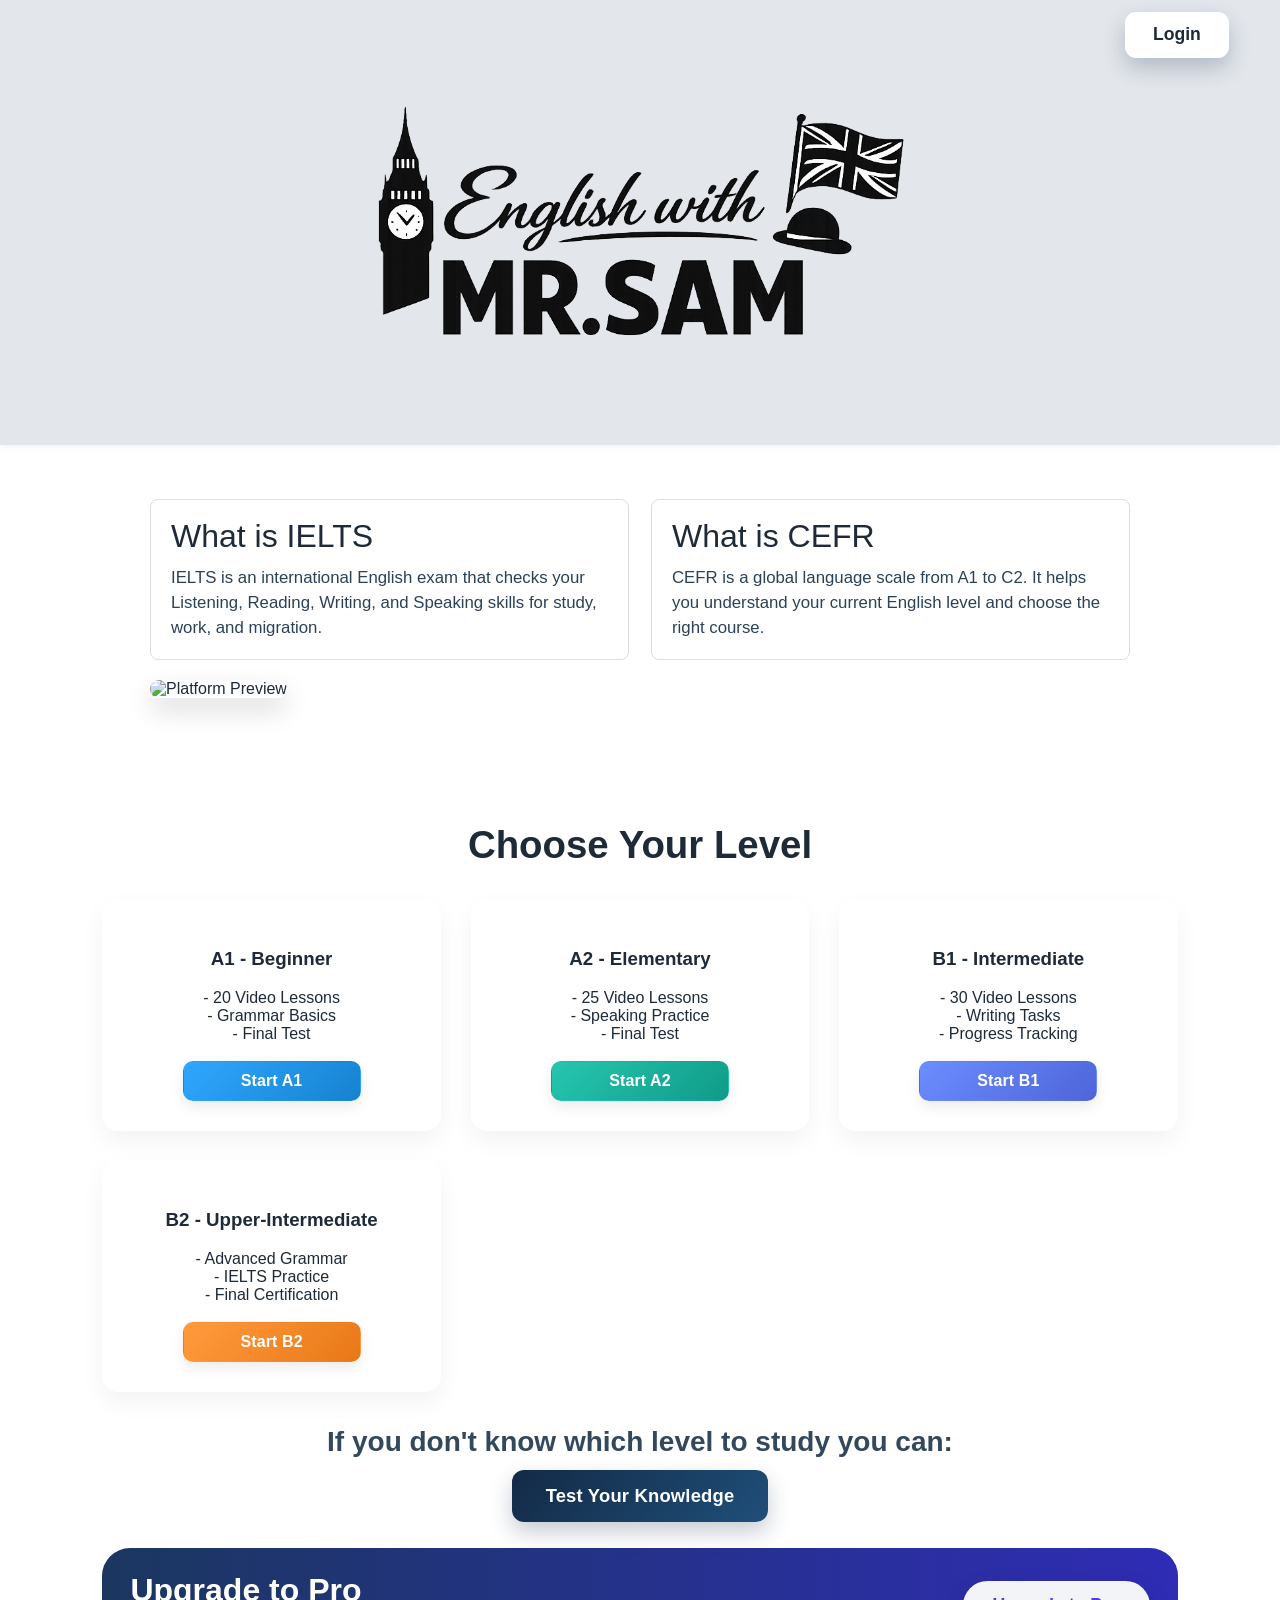
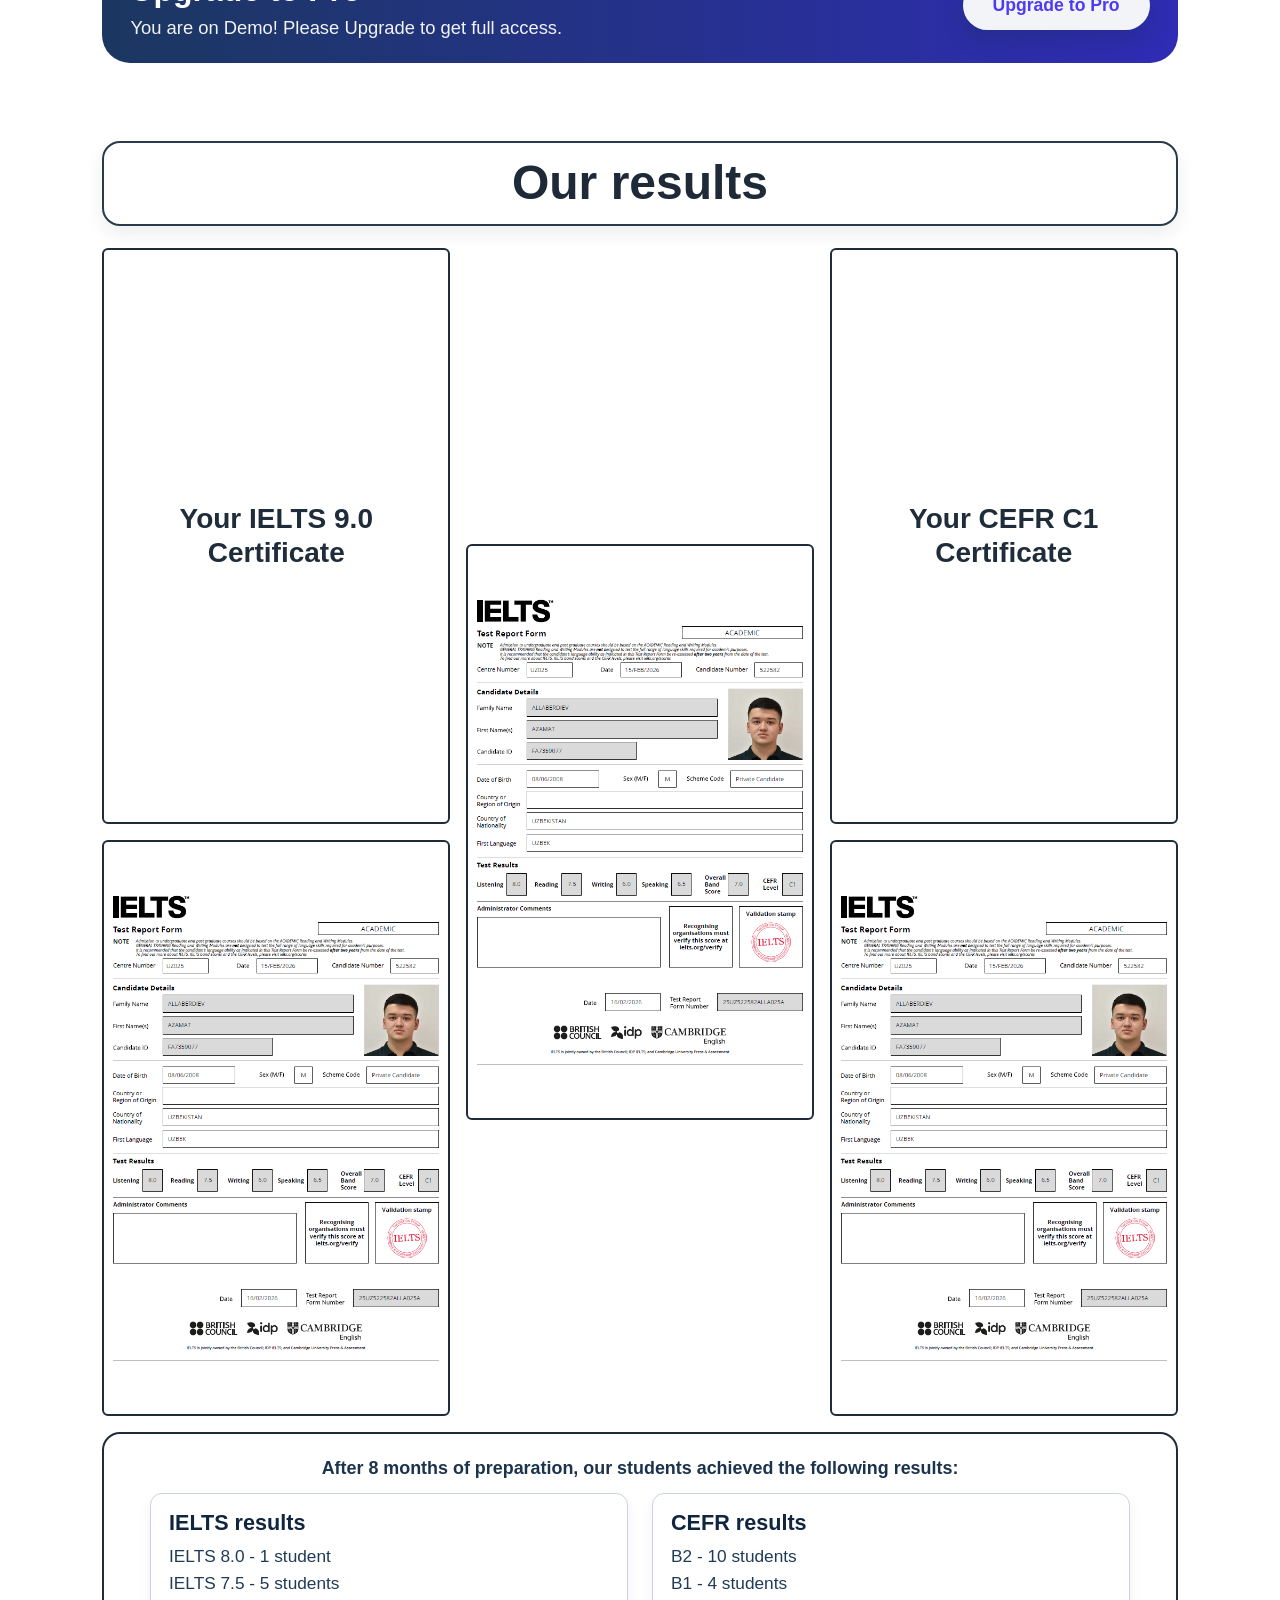
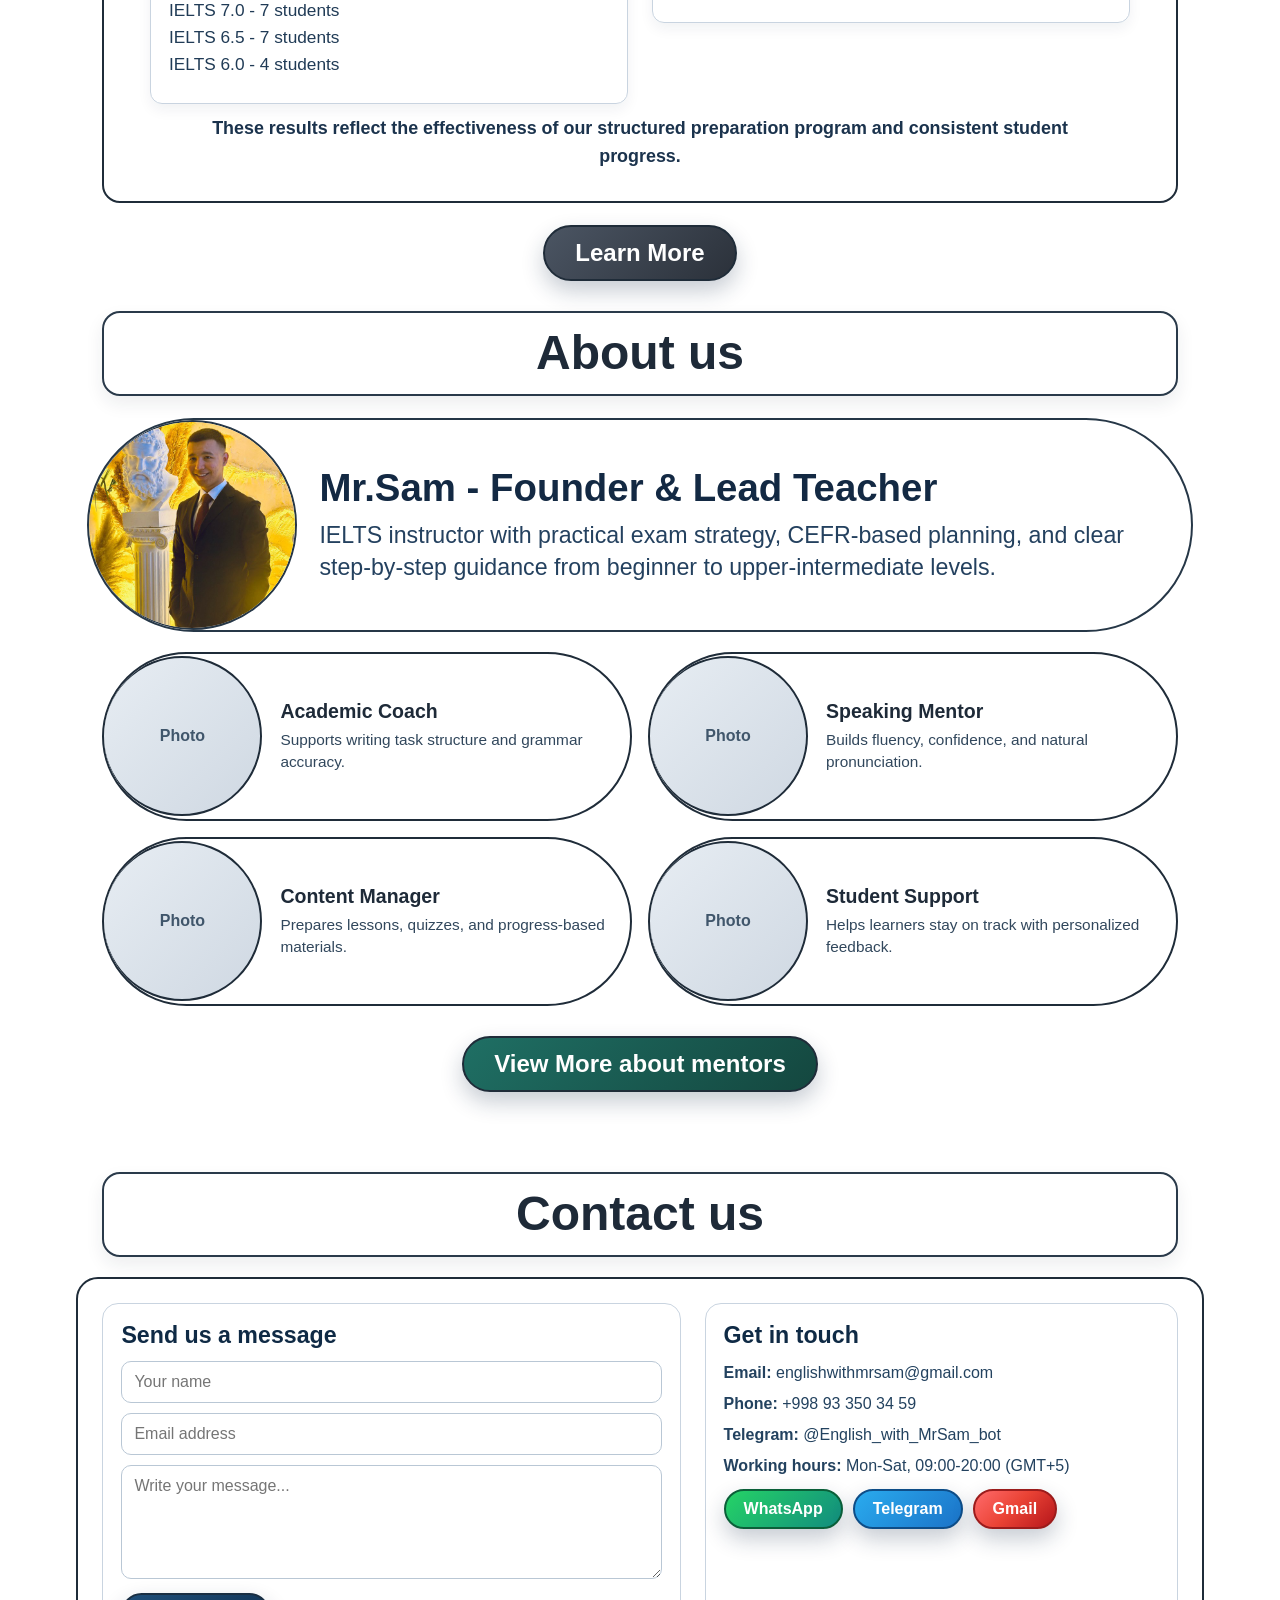
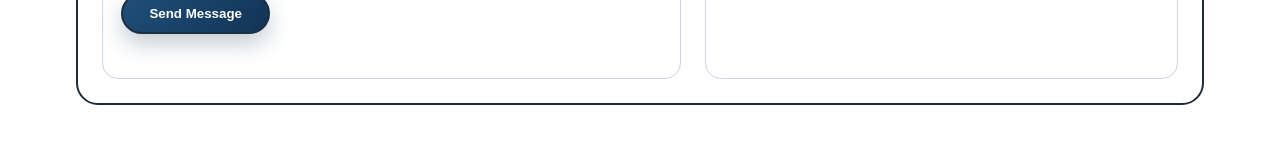
==== index.html @ 3dab11c9 "Initial commit" ====
﻿<!DOCTYPE html>
<html lang="en">
<head>
  <meta charset="UTF-8">
  <meta name="viewport" content="width=device-width, initial-scale=1.0">
  <title>English with Mr.Sam</title>
  <link rel="stylesheet" href="css/style.css">
</head>
<body>

<header class="hero-header">
  <p id="header-greeting" class="header-greeting" hidden></p>
  <div class="logo"><img src="assets/images/logo.png" alt="English with Mr.Sam"></div>
  <div class="header-actions">
    <a href="admin.html" id="admin-panel-btn" class="btn" hidden>
      Admin Panel
      <span id="admin-panel-badge" class="admin-panel-badge" hidden>0</span>
    </a>
    <a href="#" id="profile-btn" class="btn" hidden>Profile</a>
    <a href="#" id="login-btn" class="btn">Login</a>
  </div>
</header>

<section class="hero">
  <div class="hero-info-grid">
    <article class="hero-info-card">
      <h3>What is IELTS</h3>
      <p>IELTS is an international English exam that checks your Listening, Reading, Writing, and Speaking skills for study, work, and migration.</p>
    </article>
    <article class="hero-info-card">
      <h3>What is CEFR</h3>
      <p>CEFR is a global language scale from A1 to C2. It helps you understand your current English level and choose the right course.</p>
    </article>
  </div>
  <div class="hero-image">
    <img src="https://i.pinimg.com/1200x/b4/ab/72/b4ab7222da63b12c06c8e3ba9290bd0b.jpg" alt="Platform Preview">
  </div>
</section>

<section id="levels" class="levels">
  <h2>Choose Your Level</h2>
  <div class="cards">
    <div class="card">
      <h3>A1 - Beginner</h3>
      <ul>
        <li>20 Video Lessons</li>
        <li>Grammar Basics</li>
        <li>Final Test</li>
      </ul>
      <a href="a1.html" class="btn">Start A1</a>
    </div>

    <div class="card">
      <h3>A2 - Elementary</h3>
      <ul>
        <li>25 Video Lessons</li>
        <li>Speaking Practice</li>
        <li>Final Test</li>
      </ul>
      <a href="a2.html" class="btn">Start A2</a>
    </div>

    <div class="card">
      <h3>B1 - Intermediate</h3>
      <ul>
        <li>30 Video Lessons</li>
        <li>Writing Tasks</li>
        <li>Progress Tracking</li>
      </ul>
      <a href="b1.html" class="btn">Start B1</a>
    </div>

    <div class="card">
      <h3>B2 - Upper-Intermediate</h3>
      <ul>
        <li>Advanced Grammar</li>
        <li>IELTS Practice</li>
        <li>Final Certification</li>
      </ul>
      <a href="b2.html" class="btn">Start B2</a>
    </div>
  </div>
  <div class="knowledge-test-wrap">
    <p class="knowledge-test-note">If you don't know which level to study you can:</p>
    <a href="#" class="btn knowledge-test-btn" id="knowledge-test-open-btn">Test Your Knowledge</a>
  </div>
  <div class="upgrade-banner">
    <div class="upgrade-text">
      <h3>Upgrade to Pro</h3>
      <p>You are on Demo! Please Upgrade to get full access.</p>
    </div>
    <a href="#" class="btn upgrade-btn" id="upgrade-open-btn">Upgrade to Pro</a>
  </div>
</section>

<section class="results-section">
  <h2 class="results-title" style="--results-title-image: url('https://static.vecteezy.com/system/resources/thumbnails/053/045/372/small_2x/abstract-white-geometric-hexagon-pattern-background-free-photo.jpg');">Our results</h2>
  <div class="results-layout">
    <div class="results-mosaic">
      <div class="result-card result-card--text">
        <span class="result-card__label">Your IELTS 9.0 Certificate</span>
      </div>
      <div class="result-card">
        <img src="assets/images/iets_certificate_azamat.png" alt="Certificate 3">
      </div>
      <div class="result-card result-card--text">
        <span class="result-card__label">Your CEFR C1 Certificate</span>
      </div>
      <div class="result-card">
        <img src="assets/images/iets_certificate_azamat.png" alt="Certificate 5">
      </div>
      <div class="result-card">
        <img src="assets/images/iets_certificate_azamat.png" alt="Certificate 6">
      </div>
    </div>
    <div class="results-center">
      <div class="results-text">
        <p>After 8 months of preparation, our students achieved the following results:</p>
        <div class="results-split">
          <div class="results-col">
            <h3>IELTS results</h3>
            <ul>
              <li>IELTS 8.0 - 1 student</li>
              <li>IELTS 7.5 - 5 students</li>
              <li>IELTS 7.0 - 7 students</li>
              <li>IELTS 6.5 - 7 students</li>
              <li>IELTS 6.0 - 4 students</li>
            </ul>
          </div>
          <div class="results-col">
            <h3>CEFR results</h3>
            <ul>
              <li>B2 - 10 students</li>
              <li>B1 - 4 students</li>
            </ul>
          </div>
        </div>
        <p>These results reflect the effectiveness of our structured preparation program and consistent student progress.</p>
      </div>
    </div>
  </div>
  <a href="results.html" class="btn results-learn-btn">Learn More</a>
  <h2 class="results-title about-title">About us</h2>
  <div class="about-team">
    <article class="about-person about-person-featured">
      <div class="about-avatar">
        <img src="assets/images/Mr_Sam_ava.jpg" alt="Mr.Sam">
      </div>
      <div class="about-info">
        <h3>Mr.Sam - Founder & Lead Teacher</h3>
        <p>IELTS instructor with practical exam strategy, CEFR-based planning, and clear step-by-step guidance from beginner to upper-intermediate levels.</p>
      </div>
    </article>

    <div class="about-grid">
      <article class="about-person">
        <div class="about-avatar">Photo</div>
        <div class="about-info">
          <h3>Academic Coach</h3>
          <p>Supports writing task structure and grammar accuracy.</p>
        </div>
      </article>
      <article class="about-person">
        <div class="about-avatar">Photo</div>
        <div class="about-info">
          <h3>Speaking Mentor</h3>
          <p>Builds fluency, confidence, and natural pronunciation.</p>
        </div>
      </article>
      <article class="about-person">
        <div class="about-avatar">Photo</div>
        <div class="about-info">
          <h3>Content Manager</h3>
          <p>Prepares lessons, quizzes, and progress-based materials.</p>
        </div>
      </article>
      <article class="about-person">
        <div class="about-avatar">Photo</div>
        <div class="about-info">
          <h3>Student Support</h3>
          <p>Helps learners stay on track with personalized feedback.</p>
        </div>
      </article>
    </div>
  </div>
  <a href="#" class="btn mentors-more-btn">View More about mentors</a>
</section>

<section class="contact-section" id="contact">
  <h2 class="results-title contact-title">Contact us</h2>
  <div class="contact-card">
    <form class="contact-form" id="contact-form">
      <h3>Send us a message</h3>
      <input id="contact-name" type="text" placeholder="Your name" required>
      <input id="contact-email" type="email" placeholder="Email address" required>
      <textarea id="contact-message" placeholder="Write your message..." rows="5" required></textarea>
      <button type="submit" class="btn contact-submit-btn">Send Message</button>
      <p class="contact-status" id="contact-status" role="status" aria-live="polite"></p>
    </form>

    <div class="contact-info">
      <h3>Get in touch</h3>
      <p><strong>Email:</strong> englishwithmrsam@gmail.com</p>
      <p><strong>Phone:</strong> +998 93 350 34 59</p>
      <p><strong>Telegram:</strong> @English_with_MrSam_bot</p>
      <p><strong>Working hours:</strong> Mon-Sat, 09:00-20:00 (GMT+5)</p>
      <div class="contact-quick-links">
        <a href="https://wa.me/998933503459" class="btn contact-link-btn contact-link-btn--whatsapp" target="_blank" rel="noopener">WhatsApp</a>
        <a href="https://t.me/English_with_MrSam_bot" class="btn contact-link-btn contact-link-btn--telegram" target="_blank" rel="noopener">Telegram</a>
        <a href="mailto:englishwithmrsam@gmail.com" class="btn contact-link-btn contact-link-btn--gmail">Gmail</a>
      </div>
    </div>
  </div>
</section>

<div id="knowledge-test-modal" class="knowledge-test-modal" aria-hidden="true">
  <div class="knowledge-test-card" role="dialog" aria-modal="true" aria-labelledby="knowledge-test-title">
    <button
      type="button"
      class="knowledge-test-close"
      id="knowledge-test-close-btn"
      aria-label="Close test modal"
    >&times;</button>
    <h3 id="knowledge-test-title">English Level Placement Test</h3>
    <p id="knowledge-test-help" class="knowledge-test-help">Answer all questions to get your recommended level: A1, A2, B1, or B2.</p>
    <p id="knowledge-test-progress" class="knowledge-test-progress"></p>
    <h4 id="knowledge-test-question" class="knowledge-test-question"></h4>
    <div id="knowledge-test-options" class="knowledge-test-options"></div>
    <p id="knowledge-test-feedback" class="knowledge-test-feedback"></p>
    <div class="knowledge-test-actions">
      <button type="button" class="btn knowledge-test-next-btn" id="knowledge-test-next-btn" disabled>Next</button>
      <button type="button" class="btn knowledge-test-restart-btn" id="knowledge-test-restart-btn" hidden>Retake test</button>
    </div>
  </div>
</div>

<div id="upgrade-modal" class="upgrade-modal" aria-hidden="true">
  <div class="upgrade-modal-card" role="dialog" aria-modal="true" aria-labelledby="upgrade-modal-title">
    <button type="button" class="upgrade-modal-close" id="upgrade-close-btn" aria-label="Close upgrade plans">&times;</button>
    <h3 id="upgrade-modal-title" class="upgrade-modal-title">IELTS COURSE</h3>
    <div class="upgrade-plan-grid">
      <div class="upgrade-plan-row">
        <article class="upgrade-plan-card">
          <div class="upgrade-plan-head">
            <h4>A1</h4>
          </div>
          <p class="upgrade-plan-subtitle">What's included:</p>
          <ul class="upgrade-feature-list">
            <li>20 beginner video lessons</li>
            <li>Basic grammar and vocabulary practice</li>
            <li>Pronunciation drills for daily speech</li>
            <li>Mini quizzes after each unit</li>
            <li>Teacher support and feedback</li>
          </ul>
          <button type="button" class="btn upgrade-plan-price-btn" data-level="A1" data-price="175 000 so'm">
            <span class="upgrade-old-price">350 000 so'm</span>
            <span class="upgrade-off-badge">50% off</span>
            <span class="upgrade-new-price">175 000 so'm</span>
          </button>
        </article>
        <article class="upgrade-plan-card upgrade-plan-card--express">
          <div class="upgrade-plan-head">
            <h4>A1</h4>
            <span class="upgrade-badge upgrade-badge--express">Express</span>
          </div>
          <p class="upgrade-plan-subtitle">What's included:</p>
          <ul class="upgrade-feature-list">
            <li>20 beginner video lessons</li>
            <li>Basic grammar and vocabulary practice</li>
            <li>Pronunciation drills for daily speech</li>
            <li>Mini quizzes after each unit</li>
            <li>Teacher support and feedback</li>
          </ul>
          <button type="button" class="btn upgrade-plan-price-btn" data-level="A1" data-price="225 000 so'm (Express)">
            <span class="upgrade-old-price">450 000 so'm</span>
            <span class="upgrade-off-badge">50% off</span>
            <span class="upgrade-new-price">225 000 so'm</span>
          </button>
        </article>
      </div>
      <div class="upgrade-plan-row">
        <article class="upgrade-plan-card">
          <div class="upgrade-plan-head">
            <h4>A2</h4>
          </div>
          <p class="upgrade-plan-subtitle">What's included:</p>
          <ul class="upgrade-feature-list">
            <li>25 elementary level video lessons</li>
            <li>Sentence building and speaking tasks</li>
            <li>Grammar tests with explanations</li>
            <li>Weekly progress checkpoints</li>
            <li>Teacher support and feedback</li>
          </ul>
          <button type="button" class="btn upgrade-plan-price-btn" data-level="A2" data-price="200 000 so'm">
            <span class="upgrade-old-price">400 000 so'm</span>
            <span class="upgrade-off-badge">50% off</span>
            <span class="upgrade-new-price">200 000 so'm</span>
          </button>
        </article>
        <article class="upgrade-plan-card upgrade-plan-card--express">
          <div class="upgrade-plan-head">
            <h4>A2</h4>
            <span class="upgrade-badge upgrade-badge--express">Express</span>
          </div>
          <p class="upgrade-plan-subtitle">What's included:</p>
          <ul class="upgrade-feature-list">
            <li>25 elementary level video lessons</li>
            <li>Sentence building and speaking tasks</li>
            <li>Grammar tests with explanations</li>
            <li>Weekly progress checkpoints</li>
            <li>Teacher support and feedback</li>
          </ul>
          <button type="button" class="btn upgrade-plan-price-btn" data-level="A2" data-price="250 000 so'm (Express)">
            <span class="upgrade-old-price">500 000 so'm</span>
            <span class="upgrade-off-badge">50% off</span>
            <span class="upgrade-new-price">250 000 so'm</span>
          </button>
        </article>
      </div>
      <div class="upgrade-plan-row">
        <article class="upgrade-plan-card">
          <div class="upgrade-plan-head">
            <h4>B1</h4>
          </div>
          <p class="upgrade-plan-subtitle">What's included:</p>
          <ul class="upgrade-feature-list">
            <li>30 intermediate video lessons</li>
            <li>Writing and reading improvement tasks</li>
            <li>Essay structure training</li>
            <li>Mock tests with analytics</li>
            <li>Teacher support and feedback</li>
          </ul>
          <button type="button" class="btn upgrade-plan-price-btn" data-level="B1" data-price="225 000 so'm">
            <span class="upgrade-old-price">450 000 so'm</span>
            <span class="upgrade-off-badge">50% off</span>
            <span class="upgrade-new-price">225 000 so'm</span>
          </button>
        </article>
        <article class="upgrade-plan-card upgrade-plan-card--express">
          <div class="upgrade-plan-head">
            <h4>B1</h4>
            <span class="upgrade-badge upgrade-badge--express">Express</span>
          </div>
          <p class="upgrade-plan-subtitle">What's included:</p>
          <ul class="upgrade-feature-list">
            <li>30 intermediate video lessons</li>
            <li>Writing and reading improvement tasks</li>
            <li>Essay structure training</li>
            <li>Mock tests with analytics</li>
            <li>Teacher support and feedback</li>
          </ul>
          <button type="button" class="btn upgrade-plan-price-btn" data-level="B1" data-price="275 000 so'm (Express)">
            <span class="upgrade-old-price">550 000 so'm</span>
            <span class="upgrade-off-badge">50% off</span>
            <span class="upgrade-new-price">275 000 so'm</span>
          </button>
        </article>
      </div>
      <div class="upgrade-plan-row">
        <article class="upgrade-plan-card">
          <div class="upgrade-plan-head">
            <h4>B2</h4>
          </div>
          <p class="upgrade-plan-subtitle">What's included:</p>
          <ul class="upgrade-feature-list">
            <li>Advanced grammar and fluency lessons</li>
            <li>Academic writing practice</li>
            <li>Exam-oriented speaking sessions</li>
            <li>Full unit tests with explanations</li>
            <li>Teacher support and feedback</li>
          </ul>
          <button type="button" class="btn upgrade-plan-price-btn" data-level="B2" data-price="250 000 so'm">
            <span class="upgrade-old-price">500 000 so'm</span>
            <span class="upgrade-off-badge">50% off</span>
            <span class="upgrade-new-price">250 000 so'm</span>
          </button>
        </article>
        <article class="upgrade-plan-card upgrade-plan-card--express">
          <div class="upgrade-plan-head">
            <h4>B2</h4>
            <span class="upgrade-badge upgrade-badge--express">Express</span>
          </div>
          <p class="upgrade-plan-subtitle">What's included:</p>
          <ul class="upgrade-feature-list">
            <li>Advanced grammar and fluency lessons</li>
            <li>Academic writing practice</li>
            <li>Exam-oriented speaking sessions</li>
            <li>Full unit tests with explanations</li>
            <li>Teacher support and feedback</li>
          </ul>
          <button type="button" class="btn upgrade-plan-price-btn" data-level="B2" data-price="300 000 so'm (Express)">
            <span class="upgrade-old-price">600 000 so'm</span>
            <span class="upgrade-off-badge">50% off</span>
            <span class="upgrade-new-price">300 000 so'm</span>
          </button>
        </article>
      </div>
    </div>
  </div>
</div>

<div id="enroll-modal" class="enroll-modal" aria-hidden="true">
  <div class="enroll-modal-card" role="dialog" aria-modal="true" aria-labelledby="enroll-modal-title">
    <button type="button" class="enroll-modal-close" id="enroll-close-btn" aria-label="Close enrollment form">&times;</button>
    <h3 id="enroll-modal-title">Course Enrollment</h3>
    <p id="enroll-plan-note" class="enroll-plan-note"></p>
    <form id="enroll-form" class="enroll-form">
      <input id="enroll-full-name" type="text" placeholder="Name and surname" required>
      <input id="enroll-phone" type="tel" placeholder="Phone number" required>
      <input id="enroll-telegram" type="text" placeholder="Telegram username (optional)">
      <div class="enroll-select" id="enroll-schedule-wrap">
        <label class="enroll-select-label" for="enroll-schedule">Preferred schedule</label>
        <select id="enroll-schedule" required>
          <option value="" disabled selected>Select days</option>
          <option value="mwf">Mon / Wed / Fri</option>
          <option value="tthsa">Tue / Thu / Sat</option>
        </select>
      </div>
      <p class="legal-signup">Already have an account? <a href="#" class="legal-link js-open-login">Login</a></p>
      <label class="legal-consent-wrap" for="enroll-consent">
        <input id="enroll-consent" class="legal-consent-checkbox" type="checkbox">
        <span>
          I agree to
          <a href="#" class="legal-link" data-legal-open="terms">Terms and Conditions</a>
          and
          <a href="#" class="legal-link" data-legal-open="privacy">Privacy Policy</a>
        </span>
      </label>
      <p id="enroll-message" class="enroll-message"></p>
      <div class="enroll-actions">
        <button type="button" class="btn enroll-cancel-btn" id="enroll-cancel-btn">Cancel</button>
        <button type="submit" class="btn enroll-submit-btn" disabled>Send request</button>
      </div>
    </form>
  </div>
</div>

<div id="enroll-success-modal" class="enroll-success-modal" aria-hidden="true">
  <div class="enroll-success-card" role="dialog" aria-modal="true" aria-labelledby="enroll-success-title">
    <div class="enroll-success-check" aria-hidden="true">
      <svg viewBox="0 0 72 72">
        <circle cx="36" cy="36" r="32"></circle>
        <path d="M22 37.5l9 9 19-20"></path>
      </svg>
    </div>
    <h3 id="enroll-success-title">Request sent</h3>
    <p class="enroll-success-text">Your request has been received.</p>
    <button type="button" id="enroll-success-menu" class="btn enroll-success-menu-btn">Menu</button>
  </div>
</div>

<div id="login-modal" class="login-modal" aria-hidden="true">
  <div class="login-modal-card">
    <h3>Login</h3>
    <form id="login-form" class="login-form">
      <input id="login-username" type="text" placeholder="Login" required>
      <input id="login-password" type="password" placeholder="Password" required>
      <label class="login-show-wrap">
        <input id="login-show-password" type="checkbox">
        <span>Show password</span>
      </label>
      <p class="legal-signup">Don't have account ? <a href="#" class="legal-link js-open-upgrade">Sign up</a></p>
      <label class="legal-consent-wrap" for="login-consent">
        <input id="login-consent" class="legal-consent-checkbox" type="checkbox">
        <span>
          I agree to
          <a href="#" class="legal-link" data-legal-open="terms">Terms and Conditions</a>
          and
          <a href="#" class="legal-link" data-legal-open="privacy">Privacy Policy</a>
        </span>
      </label>
      <p id="login-error" class="login-error"></p>
      <div class="login-actions">
        <button type="button" id="login-cancel" class="btn login-cancel-btn">Cancel</button>
        <button type="submit" class="btn login-submit-btn" disabled>Sign in</button>
      </div>
    </form>
  </div>
</div>

<div id="terms-modal" class="legal-modal" aria-hidden="true">
  <div class="legal-modal-card" role="dialog" aria-modal="true" aria-labelledby="terms-title">
    <button type="button" id="terms-close-btn" class="legal-modal-close" aria-label="Close terms">&times;</button>
    <h3 id="terms-title">Terms and Conditions</h3>
    <pre class="legal-text">1. Platform Description
The Platform provides online courses for learning English, including:
Video lessons
Tests
Homework assignments
Live lessons
Chat with the instructor (Telegram Support)
Access to the Platform is provided via a monthly subscription.

2. Account Creation
Accounts are created only by administrators after payment. Users cannot create their own accounts.
Users must provide accurate information.
Sharing your account with others is strictly prohibited. Accounts may be terminated immediately if this rule is violated.

3. Use of Platform
Users may access courses and materials for personal educational use only.
Users may not copy, publish, distribute, or sell any content from the Platform. All intellectual property rights belong to the Platform.
The Platform may update courses, lessons, or assignments. Users will be notified of major changes via Telegram or Instagram.
We do not guarantee any specific level of English proficiency. Progress depends on individual effort.

4. Payment
Subscription is monthly and does not renew automatically. Users must purchase each month individually.
Payment is handled via Click, Payme, Uzum.
No refunds are provided under any circumstances, including account deletion.

5. Intellectual Property
All content on the Platform, including videos, tests, lessons, homework, and live sessions, is protected by intellectual property law.
Users may not copy, share, or distribute any materials from the Platform.

6. Privacy
We collect the following user data: name, email, phone number, and device information to ensure account security.
During use of the Platform, we track: lesson progress, test results, and homework completion.
Payment data is processed via Click, Payme, and Uzum.
Contact for privacy inquiries: englishwithmrsam@gmail.com

7. Termination
Users may request account deletion via email or Telegram, providing a reason.
Access to the Platform ends automatically after the subscription period expires.

8. Governing Law
These Terms are governed by the laws of the Republic of Uzbekistan.
Disputes will first be attempted to resolve via negotiation. If unresolved, disputes may be brought to the court where the owner is located.

9. Changes to Terms
We reserve the right to update these Terms at any time.
Major changes will be announced via Telegram and Instagram.
Continued use of the Platform after changes indicates acceptance of the new Terms.</pre>
  </div>
</div>

<div id="privacy-modal" class="legal-modal" aria-hidden="true">
  <div class="legal-modal-card" role="dialog" aria-modal="true" aria-labelledby="privacy-title">
    <button type="button" id="privacy-close-btn" class="legal-modal-close" aria-label="Close privacy policy">&times;</button>
    <h3 id="privacy-title">Privacy Policy</h3>
    <pre class="legal-text">Privacy Policy - English with Mr.Sam
Last Updated: [дата]
Welcome to English with Mr.Sam ("we," "our," or "us"), a platform operated by Sunnatullo Raxmatullaev's team. Your privacy is important to us. This Privacy Policy explains how we collect, use, store, and protect your information when you use our website and services (the "Platform"). By using our Platform, you agree to the terms outlined in this Privacy Policy.

1. Information We Collect
We may collect the following types of information:
1.1 Personal Information:
Name
Email address
Phone number
1.2 Device and Activity Information:
Devices used to access the Platform
Login activity, course progress, completed lessons, test results, and submitted assignments
1.3 Payment Information:
Payment data required to process course subscriptions through Click, Payme, and Uzum (handled by third-party payment processors)
1.4 User-Generated Content:
Any feedback, messages, or submissions provided within the Platform or to Telegram Support

2. How We Use Your Information
We use the collected information to:
Provide and maintain access to courses, lessons, tests, and assignments
Track course progress and performance
Communicate with users via email or Telegram regarding account access, course updates, and support
Prevent account sharing and fraudulent activity
Improve our Platform and educational content

3. Sharing Your Information
We do not sell or rent your personal information. We may share your information in the following situations:
Service Providers: Third-party providers that help operate the Platform (hosting, analytics, payment processing)
Legal Requirements: When required by law or to protect our rights, property, or safety
Business Transfers: In the event of a merger, acquisition, or sale of assets

4. Data Storage and Security
Your data is stored securely using industry-standard practices
While we strive to protect your information, no method of transmission over the internet is completely secure

5. User Rights
You have the following rights regarding your personal information:
Access: Request a copy of the data we collect about you
Correction: Update or correct inaccurate information
Deletion: Request deletion of your account and data by contacting us via email or Telegram
Opt-Out: Opt out of promotional communications
Contact for privacy inquiries: englishwithmrsam@gmail.com

6. Third-Party Links
Our Platform may contain links to third-party websites or services
We are not responsible for the privacy practices of these third-party platforms

7. Changes to This Privacy Policy
We may update this Privacy Policy from time to time
Updates will be posted on the Platform and/or communicated via Telegram or Instagram
Continued use of the Platform indicates acceptance of any changes

8. Contact Us
For questions or concerns about this Privacy Policy, you may contact us via:
Email: englishwithmrsam@gmail.com
Telegram: @English_with_MrSam_bot</pre>
  </div>
</div>

  <div id="profile-modal" class="profile-modal" aria-hidden="true">
    <div class="profile-modal-card">
      <div class="profile-topbar">
        <h3>Profile</h3>
        <button type="button" id="profile-close-btn" class="btn profile-close-btn">Close</button>
      </div>
      <div class="profile-mentor">
        <div class="profile-mentor-card">
          <div class="profile-mentor-avatar">
            <img id="profile-mentor-avatar" src="assets/images/Mr_Sam_ava.jpg" alt="Mentor photo">
          </div>
          <div class="profile-mentor-content">
            <p class="profile-mentor-kicker">Your Mentor</p>
            <h4 id="profile-mentor-name" class="profile-mentor-name">Mentor: —</h4>
            <p id="profile-mentor-text" class="profile-mentor-text">Mentor info will appear here.</p>
            <div id="profile-mentor-contact" class="profile-mentor-contact">
              <span class="profile-mentor-contact-label">Contact:</span>
              <div class="profile-mentor-contact-actions"></div>
            </div>
          </div>
        </div>
      </div>
      <div class="profile-grid">
        <article class="profile-stat-card">
          <h4>Your level</h4>
          <p id="profile-level">-</p>
        </article>
        <article class="profile-stat-card">
          <h4>Average progress</h4>
          <p id="profile-progress">-</p>
        </article>
      </div>
      <div class="profile-subscription">
        <article class="profile-stat-card profile-subscription-card">
          <h4>Subscription time left</h4>
          <p id="profile-subscription-remaining">-</p>
        </article>
        <article class="profile-stat-card profile-achievements-card">
          <h4>Achievements</h4>
          <p id="profile-achievements-progress" class="profile-achievements-progress">-</p>
          <div id="profile-achievements" class="profile-achievements-list">-</div>
          <button type="button" id="profile-achievements-btn" class="btn profile-achievements-btn">Achievements</button>
        </article>
      </div>
        <div class="profile-extras">
          <div class="profile-extras-grid">
            <article class="profile-stat-card">
              <h4>Lessons completed</h4>
              <p id="profile-lessons-completed">-</p>
            </article>
            <article class="profile-stat-card">
              <h4>Next lesson unlocks in</h4>
              <p id="profile-next-unlock">-</p>
            </article>
          </div>
          <div class="profile-support">
            <p class="profile-support-label">Support / Contact</p>
            <div class="profile-support-actions">
              <a class="profile-support-icon" href="https://t.me/English_with_MrSam_bot" target="_blank" rel="noopener" aria-label="Telegram">
                <img src="assets/images/icons8-телеграм-96.png" alt="Telegram" class="profile-support-icon-img">
              </a>
              <a class="profile-support-icon" href="mailto:englishwithmrsam@gmail.com" aria-label="Gmail">
                <img src="assets/images/icons8-gmail-96.png" alt="Gmail" class="profile-support-icon-img">
              </a>
              <a class="profile-support-icon" href="https://www.instagram.com/english_with_mrsam?igsh=a3o1bjBubnNldWZz" target="_blank" rel="noopener" aria-label="Instagram">
                <img src="assets/images/icons8-instagram-94.png" alt="Instagram" class="profile-support-icon-img profile-support-icon-img--instagram">
              </a>
            </div>
          </div>
        </div>
      <div class="profile-upgrade-row">
        <button type="button" id="profile-upgrade-btn" class="btn profile-upgrade-btn knowledge-test-btn">See more courses</button>
      </div>
      </div>
    </div>

    <div id="achievements-modal" class="achievements-modal" aria-hidden="true">
      <div class="achievements-modal-card" role="dialog" aria-modal="true" aria-labelledby="achievements-title">
        <div class="achievements-modal-header">
          <h3 id="achievements-title">Achievements</h3>
          <button type="button" id="achievements-leaderboard-btn" class="btn achievements-leaderboard-btn">Leaderboard</button>
          <button type="button" id="achievements-close-btn" class="btn achievements-modal-close">Close</button>
        </div>
        <p id="achievements-modal-progress" class="achievements-modal-progress">-</p>
        <div id="achievements-modal-list" class="achievements-modal-list"></div>
      </div>
    </div>

  <div id="leaderboard-modal" class="leaderboard-modal" aria-hidden="true">
    <div class="leaderboard-modal-card" role="dialog" aria-modal="true" aria-labelledby="leaderboard-title">
      <div class="leaderboard-modal-header">
        <h3 id="leaderboard-title">Leaderboard</h3>
        <button type="button" id="leaderboard-close-btn" class="btn leaderboard-modal-close">Close</button>
      </div>
      <div id="leaderboard-modal-list" class="leaderboard-modal-list">-</div>
    </div>
  </div>

<script src="js/script.js"></script>
</body>
</html>
---- css/style.css ----
﻿@import url("https://fonts.googleapis.com/css2?family=Manrope:wght@600;700;800&display=swap");
@import url("https://fonts.googleapis.com/css2?family=Dancing+Script:wght@600;700&display=swap");

body {
  margin: 0;
  font-family: Arial, sans-serif;
  background: #ffffff;
  color: #1E2A38;
}

.results-page {
  min-height: calc(100vh - 90px);
  padding: 32px 6% 60px;
  display: flex;
  align-items: center;
  justify-content: center;
  background:
    linear-gradient(180deg, rgba(243, 246, 252, 0.95), rgba(243, 246, 252, 0.75)),
    repeating-linear-gradient(
      0deg,
      rgba(14, 37, 61, 0.06) 0px,
      rgba(14, 37, 61, 0.06) 1px,
      transparent 1px,
      transparent 28px
    ),
    repeating-linear-gradient(
      90deg,
      rgba(14, 37, 61, 0.06) 0px,
      rgba(14, 37, 61, 0.06) 1px,
      transparent 1px,
      transparent 28px
    );
}

.results-fullpage {
  width: min(980px, 100%);
}

.results-shell {
  background: #ffffff;
  border: 1px solid rgba(16, 35, 54, 0.18);
  border-radius: 26px;
  padding: 30px 28px 34px;
  box-shadow: 0 28px 70px rgba(12, 26, 40, 0.18);
  font-family: "Manrope", "Segoe UI", "Segoe UI Variable", sans-serif;
  position: relative;
}

.results-shell::after {
  content: "";
  position: absolute;
  inset: 14px;
  border: 1px solid rgba(19, 41, 63, 0.08);
  border-radius: 20px;
  pointer-events: none;
}

.results-headline {
  margin: 0 0 14px;
  text-align: center;
  font-size: clamp(2rem, 4vw, 2.8rem);
  letter-spacing: 0.4px;
  color: #102740;
}

.results-lead {
  margin: 0 auto 18px;
  max-width: 540px;
  text-align: center;
  color: #43556d;
  font-size: 1.02rem;
  line-height: 1.5;
  padding: 14px 18px;
  border: 1px solid rgba(18, 42, 64, 0.16);
  border-radius: 14px;
  background: #f7f9fc;
}

.results-toggle {
  display: grid;
  grid-template-columns: repeat(2, minmax(0, 1fr));
  gap: 16px;
  margin: 0 auto 18px;
  max-width: 520px;
}

.results-toggle-btn {
  border: 1px solid rgba(18, 42, 64, 0.2);
  background: #ffffff;
  color: #1e3348;
  padding: 12px 18px;
  border-radius: 12px;
  font-weight: 700;
  font-size: 1rem;
  letter-spacing: 0.2px;
  cursor: pointer;
  transition: transform 0.2s ease, box-shadow 0.2s ease;
}

.results-toggle-btn:hover {
  transform: translateY(-1px);
  box-shadow: 0 10px 24px rgba(17, 34, 52, 0.15);
}

.results-toggle-btn.is-active {
  background: #102a42;
  color: #ffffff;
  border-color: #102a42;
  box-shadow: 0 10px 22px rgba(10, 26, 41, 0.2);
}

.results-note {
  margin: 0 auto 22px;
  max-width: 620px;
  text-align: center;
  color: #1f3a55;
  font-weight: 600;
  padding: 14px 16px;
  border-radius: 14px;
  background: #eef3f8;
  border: 1px solid rgba(18, 42, 64, 0.12);
}

.results-grid {
  display: grid;
  grid-template-columns: repeat(3, minmax(0, 1fr));
  gap: 18px;
}

.results-card {
  border: 1px solid rgba(16, 37, 58, 0.2);
  border-radius: 18px;
  padding: 18px 16px;
  min-height: 190px;
  display: flex;
  flex-direction: column;
  gap: 10px;
  background: #ffffff;
  box-shadow: 0 10px 20px rgba(13, 27, 42, 0.08);
}

.results-score {
  width: 84px;
  height: 84px;
  border-radius: 16px;
  border: 1px solid rgba(16, 37, 58, 0.2);
  display: grid;
  place-items: center;
  font-size: 1.6rem;
  font-weight: 800;
  color: #122d46;
  background: #f3f6fb;
}

.results-card-info h3 {
  margin: 0 0 6px;
  font-size: 1.05rem;
  color: #102740;
}

.results-card-info p {
  margin: 0;
  color: #4a5f76;
  font-size: 0.96rem;
  line-height: 1.45;
}

@media (max-width: 900px) {
  .results-page {
    padding: 24px 5% 40px;
  }

  .results-shell {
    padding: 24px 20px 26px;
  }

  .results-grid {
    grid-template-columns: repeat(2, minmax(0, 1fr));
  }
}

@media (max-width: 640px) {
  .results-toggle {
    grid-template-columns: 1fr;
  }

  .results-grid {
    grid-template-columns: 1fr;
  }

  .results-score {
    width: 72px;
    height: 72px;
    font-size: 1.4rem;
  }
}

@media (max-width: 900px) {
  header {
    padding: 16px 5%;
  }

  .hero-header {
    min-height: auto;
    --logo-size: 180px;
  }

  .hero {
    padding: 40px 6% 28px;
  }

  .hero-info-grid {
    grid-template-columns: 1fr;
  }

  .hero-image img {
    aspect-ratio: 16 / 9;
  }

  .levels {
    padding: 44px 6%;
  }

  .cards {
    gap: 20px;
  }

  .header-actions {
    position: static;
    margin-top: 12px;
    justify-content: center;
    flex-wrap: wrap;
  }

  .profile-grid {
    grid-template-columns: 1fr;
  }

  .profile-subscription {
    grid-template-columns: 1fr;
  }

  .profile-extras-grid {
    grid-template-columns: 1fr;
  }

  .profile-modal-card,
  .achievements-modal-card,
  .leaderboard-modal-card {
    width: min(94vw, 560px);
    max-height: 92vh;
  }

  .results-modal-card {
    padding: 0 20px 28px;
  }

  .results-modal-tiles {
    grid-template-columns: repeat(2, minmax(0, 1fr));
    margin-top: 80px;
  }

  .results-modal-tile:nth-child(3n + 2) {
    --tile-offset: 0px;
  }

  .results-modal-subtitle--spaced {
    margin-top: 110px;
  }
}

@media (max-width: 640px) {
  header {
    padding: 12px 5%;
  }

  header .btn {
    position: static;
    padding: 10px 16px;
    font-size: 1rem;
  }

  .hero-header {
    --logo-size: 140px;
  }

  .hero-header.is-compact {
    padding: 10px 6%;
  }

  .header-actions {
    gap: 8px;
  }

  .header-actions .btn {
    padding: 8px 12px;
    font-size: 0.95rem;
  }

  .hero-info-card h3 {
    font-size: 1.5rem;
  }

  .hero-info-card p {
    font-size: 0.98rem;
  }

  .hero-image img {
    aspect-ratio: 16 / 10;
  }

  .levels h2 {
    font-size: 1.85rem;
  }

  .cards {
    grid-template-columns: 1fr;
  }

  .knowledge-test-note {
    font-size: 1.35rem;
  }

  .knowledge-test-btn {
    width: 100%;
    max-width: 320px;
  }

  .profile-mentor-card {
    flex-direction: column;
    text-align: center;
    border-radius: 16px;
    padding: 12px;
  }

  .profile-mentor-avatar {
    width: 64px;
    height: 64px;
  }

  .achievements-modal-header {
    grid-template-columns: 1fr;
    justify-items: center;
    gap: 8px;
  }

  .achievements-modal-header h3 {
    justify-self: center;
    text-align: center;
  }

  .achievements-modal-close,
  .achievements-modal-header .achievements-leaderboard-btn {
    justify-self: center;
  }

  .leaderboard-modal-header {
    flex-direction: column;
    align-items: center;
    gap: 8px;
  }

  .leaderboard-modal-close {
    align-self: center;
  }

  .results-modal-tiles {
    grid-template-columns: 1fr;
    margin-top: 48px;
  }

  .results-modal-tile {
    transform: translateY(0);
  }

  .results-modal-subtitle--spaced {
    margin-top: 40px;
  }
}

header {
  display: flex;
  justify-content: center;
  align-items: center;
  padding: 20px 8%;
  box-shadow: 0 2px 8px rgba(0,0,0,0.05);
  position: relative;
  overflow: hidden;
  --header-bg-image: url("https://wallpapers.com/images/hd/white-geometric-shapes-nvtlzwob9kw7mc8t.jpg");
  background-color: var(--header-bg-color, #ffffff);
}

header::before {
  content: "";
  position: absolute;
  inset: 0;
  background-image: var(--header-bg-image);
  background-size: cover;
  background-position: center;
  background-repeat: no-repeat;
  z-index: 0;
}

header > * {
  position: relative;
  z-index: 1;
}

.hero-header {
  position: sticky;
  top: 0;
  z-index: 20;
  --header-bg-color: #e3e7ec;
  --header-max-vh: 45;
  --header-min-px: 90;
  min-height: calc(var(--header-max-vh) * 1vh);
  --logo-size-max: 252;
  --logo-size-min: 95;
  --logo-size: 252px;
  overflow: hidden;
  transition: min-height 0.45s ease, padding 0.45s ease, box-shadow 0.45s ease;
}

.hero-header::before {
  transition: opacity 0.45s ease;
}

.logo {
  font-weight: bold;
  font-size: 2rem;
  text-align: center;
  transition: font-size 0.45s ease;
  font-family: "Dancing Script", "Segoe Script", "Brush Script MT", cursive;
  letter-spacing: 0.3px;
  line-height: 1;
  display: inline-flex;
  align-items: center;
  justify-content: center;
}

.logo img {
  height: var(--logo-size, 95px);
  width: auto;
  display: block;
}

.level-header {
  min-height: 75px;
  --logo-size: 80px;
  --header-bg-color: #ffffff;
}

.admin-header {
  min-height: 80px;
  --logo-size: 85px;
  --header-bg-color: #e3e7ec;
}

.level-header .btn {
  top: 50%;
  transform: translateY(-50%);
}

.level-header .btn:hover {
  transform: translateY(-50%);
}

header .btn {
  position: absolute;
  right: 4%;
  top: 14px;
  background: #ffffff;
  color: #1E2A38;
  padding: 14px 28px;
  border-radius: 11px;
  font-weight: 700;
  font-size: 1.1rem;
}

.header-actions {
  position: absolute;
  right: 4%;
  top: 12px;
  display: flex;
  align-items: center;
  gap: 10px;
}

.header-actions .btn {
  position: static;
  display: inline-flex;
  align-items: center;
  justify-content: center;
  line-height: 1;
}

.header-actions .btn[hidden] {
  display: none !important;
}

.header-actions #admin-panel-btn {
  position: relative;
  transform: translateY(-15px);
}

.header-actions #profile-btn {
  position: relative;
  transform: translateY(-15px);
}

.profile-modal {
  position: fixed;
  inset: 0;
  background: rgba(10, 25, 45, 0.44);
  display: none;
  align-items: center;
  justify-content: center;
  padding: 16px;
  z-index: 1200;
}

.profile-modal.is-open {
  display: flex;
}

.profile-modal-card {
  width: min(640px, 100%);
  max-height: 90vh;
  overflow-y: auto;
  background: #ffffff;
  border-radius: 18px;
  border: 1px solid #cfdae6;
  padding: 12px;
}

.achievements-modal {
  position: fixed;
  inset: 0;
  background: rgba(10, 25, 45, 0.44);
  display: none;
  align-items: center;
  justify-content: center;
  padding: 16px;
  z-index: 1250;
}

.achievements-modal.is-open {
  display: flex;
}

.achievements-modal-card {
  width: min(560px, 100%);
  max-height: 88vh;
  overflow-y: auto;
  background: #ffffff;
  border-radius: 18px;
  border: 1px solid #cfdae6;
  padding: 16px;
}

.achievements-modal-header {
  display: grid;
  grid-template-columns: 1fr auto 1fr;
  align-items: center;
  gap: 12px;
  margin-bottom: 8px;
}

.achievements-modal-header h3 {
  margin: 0;
  color: #143456;
  font-size: 1.35rem;
  justify-self: start;
}

.achievements-modal-close {
  box-shadow: none;
  padding: 8px 14px;
  justify-self: end;
}

.achievements-modal-header .achievements-leaderboard-btn {
  justify-self: center;
}

.achievements-modal-progress {
  margin: 0 0 14px;
  font-weight: 800;
  color: #1f4f7a;
  font-size: 1.05rem;
}

.achievements-modal-list {
  display: grid;
  gap: 10px;
}

.achievements-modal-actions {
  margin-top: 12px;
  display: flex;
  justify-content: flex-end;
}

.achievements-leaderboard-btn {
  padding: 8px 16px;
  border-radius: 999px;
  box-shadow: none;
  background: linear-gradient(135deg, #2fa7ff, #1682cf);
  color: #ffffff;
  font-weight: 700;
}

.achievements-leaderboard-btn:hover {
  filter: brightness(1.04);
}

.leaderboard-modal {
  position: fixed;
  inset: 0;
  background: rgba(10, 25, 45, 0.44);
  display: none;
  align-items: center;
  justify-content: center;
  padding: 16px;
  z-index: 1260;
}

.leaderboard-modal.is-open {
  display: flex;
}

.leaderboard-modal-card {
  width: min(520px, 100%);
  max-height: 88vh;
  overflow-y: auto;
  background: linear-gradient(160deg, #f7fbff 0%, #ffffff 45%, #eef4ff 100%);
  border-radius: 18px;
  border: 1px solid #d4e3f7;
  padding: 16px;
  box-shadow: 0 22px 40px rgba(16, 38, 74, 0.18);
}

.leaderboard-modal-header {
  display: flex;
  align-items: center;
  justify-content: space-between;
  gap: 12px;
  margin-bottom: 8px;
}

.leaderboard-modal-header h3 {
  margin: 0;
  color: #143456;
  font-size: 1.35rem;
}

.leaderboard-modal-close {
  box-shadow: none;
  padding: 8px 14px;
}

.leaderboard-modal-list {
  display: grid;
  gap: 12px;
}

.leaderboard-row {
  display: flex;
  align-items: center;
  gap: 12px;
  padding: 10px 12px;
  border-radius: 14px;
  border: 1px solid #d6e2f1;
  background: linear-gradient(135deg, #f9fbff, #f2f6ff);
  box-shadow: inset 0 0 0 1px rgba(255, 255, 255, 0.45);
  transition: transform 0.15s ease, box-shadow 0.2s ease;
  font-size: 0.9rem;
}

.leaderboard-row:hover {
  transform: translateY(-1px);
  box-shadow: 0 10px 18px rgba(16, 38, 74, 0.12);
}

.leaderboard-row.is-you {
  border-color: #2fa7ff;
  background: linear-gradient(135deg, #eaf4ff, #f7fbff);
}

.leaderboard-row.is-top-1 {
  border-color: #f0c766;
  background: linear-gradient(135deg, #fff6d8, #ffeeb3);
}

.leaderboard-row.is-top-2 {
  border-color: #c9d4e5;
  background: linear-gradient(135deg, #f4f7fb, #e9eef7);
}

.leaderboard-row.is-top-3 {
  border-color: #f0c0a1;
  background: linear-gradient(135deg, #fff0e4, #ffe2cd);
}

.leaderboard-rank {
  display: flex;
  align-items: center;
  gap: 6px;
  font-weight: 800;
  color: #1f4f7a;
  min-width: 52px;
}

.leaderboard-rank-text {
  min-width: 28px;
}

.leaderboard-medal {
  font-size: 1.05rem;
}

.leaderboard-name {
  flex: 1;
  font-weight: 700;
  color: #233a52;
  display: flex;
  flex-direction: column;
  gap: 2px;
}

.leaderboard-name-text {
  font-size: 0.98rem;
}

.leaderboard-meta {
  font-size: 0.8rem;
  color: #5b6f85;
}

.leaderboard-points {
  font-weight: 800;
  color: #1f6a4a;
  background: #e9f6ef;
  border: 1px solid #bde3cf;
  padding: 4px 10px;
  border-radius: 999px;
  min-width: 72px;
  text-align: center;
}

.leaderboard-row.is-top-1 .leaderboard-points {
  background: #fff0b5;
  border-color: #f0c766;
  color: #8b5a12;
}

.leaderboard-row.is-top-2 .leaderboard-points {
  background: #eef2f7;
  border-color: #c9d4e5;
  color: #47566a;
}

.leaderboard-row.is-top-3 .leaderboard-points {
  background: #ffe6d5;
  border-color: #f0c0a1;
  color: #8a4a20;
}

.achievement-item {
  display: grid;
  grid-template-columns: auto 1fr auto;
  gap: 10px;
  align-items: center;
  padding: 10px 12px;
  border-radius: 14px;
  border: 1px solid #d5e0ec;
  background: #f6f9fd;
  box-shadow: inset 0 0 0 1px rgba(255, 255, 255, 0.5);
}

.achievement-item.is-earned {
  border-color: #f0c96a;
  background: linear-gradient(135deg, #fff8e6, #f8fbff);
  box-shadow: 0 10px 20px rgba(241, 198, 84, 0.18);
}

.achievement-item.is-locked {
  opacity: 0.6;
  background: #f0f3f7;
}

.achievement-icon {
  width: 36px;
  height: 36px;
  border-radius: 12px;
  border: 1px solid #cfe0f3;
  background: #eaf2ff;
  display: inline-flex;
  align-items: center;
  justify-content: center;
  font-size: 1.1rem;
  color: #1f4f7a;
}

.achievement-item.is-earned .achievement-icon {
  background: #fff3cc;
  border-color: #f0c96a;
  color: #9a650c;
}

.achievement-item.is-locked .achievement-icon {
  background: #eef2f6;
  border-color: #d5dee9;
  color: #8a98a9;
}

.achievement-text h4 {
  margin: 0 0 4px;
  font-size: 0.98rem;
  color: #143456;
}

.achievement-text p {
  margin: 0;
  font-size: 0.86rem;
  color: #41576e;
}

.achievement-status {
  font-weight: 800;
  font-size: 0.85rem;
  color: #2e7d55;
}

.achievement-item.is-locked .achievement-status {
  color: #7a8a9b;
}

.achievement-toast-container {
  position: fixed;
  top: 16px;
  right: 16px;
  display: grid;
  gap: 10px;
  z-index: 1600;
}

.achievement-toast {
  display: flex;
  gap: 10px;
  align-items: flex-start;
  padding: 12px 14px;
  border-radius: 16px;
  background: linear-gradient(135deg, #12324f, #1f4f7a);
  color: #ffffff;
  border: 1px solid rgba(255, 255, 255, 0.18);
  box-shadow: 0 12px 26px rgba(12, 32, 59, 0.3);
  opacity: 0;
  transform: translateY(-8px) scale(0.98);
  transition: opacity 0.25s ease, transform 0.25s ease;
  max-width: 320px;
}

.achievement-toast.is-visible {
  opacity: 1;
  transform: translateY(0) scale(1);
}

.achievement-toast-icon {
  width: 36px;
  height: 36px;
  border-radius: 12px;
  display: inline-flex;
  align-items: center;
  justify-content: center;
  background: rgba(255, 255, 255, 0.16);
  font-size: 1.1rem;
}

.achievement-toast-content {
  display: grid;
  gap: 2px;
}

.achievement-toast-title {
  font-weight: 800;
  font-size: 0.95rem;
  margin-bottom: 2px;
}

.achievement-toast-text {
  font-size: 0.85rem;
  color: #e5f1ff;
  line-height: 1.35;
}

.achievement-toast-points {
  font-weight: 700;
  color: #ffe08a;
}

@media (max-width: 640px) {
  .achievement-toast-container {
    left: 12px;
    right: 12px;
  }

  .achievement-toast {
    max-width: none;
    width: 100%;
  }
}

.profile-topbar {
  display: flex;
  align-items: center;
  justify-content: space-between;
  gap: 10px;
  margin-bottom: 14px;
}

.profile-topbar h3 {
  margin: 0;
  color: #143456;
  font-size: 1.3rem;
}

.profile-mentor {
  margin-bottom: 12px;
}

.profile-mentor-card {
  display: flex;
  align-items: center;
  gap: 10px;
  padding: 8px 12px;
  border-radius: 999px;
  border: 1px solid #cfdae6;
  background: linear-gradient(180deg, #ffffff 0%, #f2f6fb 100%);
  box-shadow: 0 10px 18px rgba(18, 37, 66, 0.08);
}

.profile-mentor-avatar {
  width: 56px;
  height: 56px;
  border-radius: 50%;
  border: 2px solid #213a57;
  background: #e2e9f2;
  display: inline-flex;
  align-items: center;
  justify-content: center;
  overflow: hidden;
  flex: 0 0 auto;
}

.profile-mentor-avatar img {
  width: 100%;
  height: 100%;
  object-fit: cover;
}

.profile-mentor-content {
  display: grid;
  gap: 6px;
}

.profile-mentor-kicker {
  margin: 0;
  font-weight: 700;
  letter-spacing: 0.4px;
  text-transform: uppercase;
  font-size: 0.68rem;
  color: #5a6f87;
}

.profile-mentor-name {
  margin: 0;
  font-size: 0.98rem;
  color: #133557;
}

.profile-mentor-text {
  margin: 0;
  color: #4a6078;
  font-size: 0.84rem;
  line-height: 1.4;
}

.profile-mentor-contact {
  margin: 0;
  color: #5a6f87;
  font-size: 0.78rem;
  display: flex;
  flex-wrap: wrap;
  align-items: center;
  gap: 10px;
}

.profile-mentor-contact-label {
  font-weight: 700;
  color: #4f657b;
}

.profile-mentor-contact-actions {
  display: inline-flex;
  flex-wrap: wrap;
  gap: 8px;
}

.profile-mentor-contact-btn {
  display: inline-flex;
  align-items: center;
  justify-content: center;
  gap: 6px;
  padding: 6px 12px;
  border-radius: 999px;
  border: 1px solid #d4deea;
  background: #ffffff;
  color: #1f3a55;
  font-size: 0.78rem;
  font-weight: 700;
  text-decoration: none;
  transition: transform 0.2s ease, box-shadow 0.2s ease, border-color 0.2s ease;
}

.profile-mentor-contact-btn:hover {
  transform: translateY(-1px);
  box-shadow: 0 8px 16px rgba(14, 31, 54, 0.16);
  border-color: #b9c8d8;
}

.profile-mentor-contact-btn.is-call {
  background: linear-gradient(135deg, #1f8f3a, #36c769);
  color: #ffffff;
  border-color: transparent;
  box-shadow: 0 8px 16px rgba(33, 150, 83, 0.24);
}

.profile-mentor-contact-btn.is-call:hover {
  box-shadow: 0 12px 22px rgba(33, 150, 83, 0.32);
}

.profile-mentor-contact-btn.is-telegram {
  background: linear-gradient(135deg, #1c8fd8, #2aabee);
  color: #ffffff;
  border-color: transparent;
  box-shadow: 0 8px 16px rgba(34, 158, 217, 0.24);
}

.profile-mentor-contact-btn.is-telegram:hover {
  box-shadow: 0 12px 22px rgba(34, 158, 217, 0.32);
}

.profile-close-btn {
  background: linear-gradient(135deg, #132a46, #1f4f7a);
  color: #ffffff;
  border-radius: 12px;
  padding: 6px 16px;
  font-weight: 700;
  box-shadow: 0 10px 22px rgba(19, 42, 70, 0.24);
  transition: transform 0.2s ease, box-shadow 0.2s ease, filter 0.2s ease;
}

.profile-close-btn:hover {
  transform: translateY(-2px);
  box-shadow: 0 14px 26px rgba(19, 42, 70, 0.3);
  filter: brightness(1.03);
}

.profile-grid {
  display: grid;
  grid-template-columns: repeat(2, minmax(0, 1fr));
  gap: 10px;
}

.profile-stat-card {
  background: #ffffff;
  border: 1px solid #cfdae6;
  border-radius: 16px;
  padding: 12px;
  text-align: center;
}

.profile-stat-card h4 {
  margin: 0 0 8px;
  font-size: 0.82rem;
  letter-spacing: 0.2px;
  color: #4f657b;
}

.profile-stat-card p {
  margin: 0;
  font-size: 1.45rem;
  font-weight: 800;
  color: #16395d;
}

.profile-subscription {
  margin-top: 10px;
  display: grid;
  grid-template-columns: repeat(auto-fit, minmax(190px, 1fr));
  gap: 10px;
  align-items: stretch;
}

.profile-subscription-card {
  padding: 12px 14px;
}

.profile-subscription-card p {
  font-size: 1.15rem;
}

.profile-achievements-card {
  text-align: center;
}

.profile-achievements-progress {
  margin: 6px 0 4px;
  font-size: 1rem;
  font-weight: 800;
  color: #143456;
}

.profile-achievements-list {
  display: flex;
  flex-wrap: wrap;
  gap: 6px;
  justify-content: center;
  margin-top: 4px;
  font-size: 0.82rem;
  font-weight: 700;
  color: #1f4f7a;
}

.profile-achievement-pill {
  padding: 4px 8px;
  border-radius: 999px;
  background: #eef3f8;
  border: 1px solid #cfdae6;
}

.profile-achievements-btn {
  margin-top: 8px;
  padding: 5px 12px;
  font-size: 0.85rem;
  box-shadow: none;
}

.profile-upgrade-btn {
  width: 100%;
  max-width: 320px;
  justify-self: center;
}

.profile-extras {
  margin-top: 10px;
  display: grid;
  gap: 12px;
}

.profile-modal-card .profile-upgrade-btn {
  margin: 0 auto;
}

.profile-extras-grid {
  display: grid;
  grid-template-columns: repeat(2, minmax(0, 1fr));
  gap: 12px;
}

.profile-support {
  display: grid;
  gap: 8px;
  justify-items: center;
  text-align: center;
}

.profile-support-label {
  margin: 0;
  font-weight: 700;
  color: #4f657b;
}

.profile-support-actions {
  display: inline-flex;
  align-items: center;
  gap: 12px;
  flex-wrap: wrap;
  justify-content: center;
}

.profile-support-icon {
  width: 48px;
  height: 48px;
  border-radius: 999px;
  display: inline-flex;
  align-items: center;
  justify-content: center;
  text-decoration: none;
  background: #ffffff;
  border: 1px solid #cfdae6;
  box-shadow: 0 10px 18px rgba(16, 32, 56, 0.16);
  transition: transform 0.2s ease, box-shadow 0.2s ease, filter 0.2s ease;
}

.profile-support-icon:hover {
  transform: translateY(-2px);
  box-shadow: 0 14px 24px rgba(16, 32, 56, 0.22);
  filter: brightness(1.03);
}

.profile-support-icon-img {
  width: 26px;
  height: 26px;
  object-fit: contain;
}

.profile-support-icon-img--instagram {
  width: 32px;
  height: 32px;
}

.profile-support-icon-bg {
  width: 100%;
  height: 100%;
  border-radius: 999px;
  display: inline-flex;
  align-items: center;
  justify-content: center;
  color: #ffffff;
  font-weight: 800;
  font-size: 0.78rem;
  letter-spacing: 0.3px;
}

.profile-support-telegram {
  background: linear-gradient(135deg, #2a9fd6, #167bbf);
}

.profile-support-gmail {
  background: linear-gradient(135deg, #f0544f, #c92b26);
}

.profile-upgrade-row {
  display: flex;
  justify-content: center;
  margin-top: 18px;
}

.admin-panel-badge {
  position: absolute;
  top: -10px;
  right: -10px;
  min-width: 22px;
  height: 22px;
  border-radius: 999px;
  background: linear-gradient(180deg, #ff4d57 0%, #d81f2a 100%);
  color: #ffffff;
  display: inline-flex;
  align-items: center;
  justify-content: center;
  padding: 0 6px;
  font-size: 0.72rem;
  font-weight: 900;
  line-height: 1;
  border: 2px solid #ffffff;
  box-shadow: 0 6px 14px rgba(216, 31, 42, 0.35);
  letter-spacing: 0.1px;
}

.header-greeting {
  position: absolute;
  left: 4%;
  top: 22px;
  transform: none;
  margin: 0;
  font-size: 1.9rem;
  font-weight: 700;
  color: #000000;
  white-space: nowrap;
  text-shadow: none;
}

.hero-header .logo {
  font-size: clamp(2rem, 4vw, 3.8rem);
  position: absolute;
  left: 50%;
  top: 50%;
  transform: translate(-50%, -50%);
  margin: 0;
}

.hero-header .btn {
  background: #ffffff;
  color: #1E2A38;
  padding: 14px 28px;
  border-radius: 11px;
  font-weight: 700;
  font-size: 1.1rem;
}

#tasks-back-btn {
  position: absolute;
  right: 4%;
  top: 50%;
  transform: translateY(-50%);
  background: #ffffff;
  color: #1E2A38;
  padding: 14px 28px;
  border-radius: 11px;
  font-weight: 700;
  font-size: 1.1rem;
}

.login-modal {
  position: fixed;
  inset: 0;
  background: rgba(9, 22, 35, 0.55);
  display: none;
  align-items: center;
  justify-content: center;
  z-index: 1000;
  padding: 18px;
}

.login-modal.is-open {
  display: flex;
}

.login-modal-card {
  width: 100%;
  max-width: 420px;
  background: #ffffff;
  border: 2px solid #213447;
  border-radius: 16px;
  padding: 20px;
  box-shadow: 0 14px 30px rgba(8, 21, 34, 0.2);
}

.login-modal-card h3 {
  margin: 0 0 14px;
  font-size: 1.6rem;
  color: #0f2a45;
}

.login-form input {
  width: 100%;
  box-sizing: border-box;
  border: 1px solid #b8c5d3;
  border-radius: 10px;
  padding: 11px 12px;
  margin-bottom: 10px;
  font-size: 1rem;
  font-family: inherit;
}

.login-show-wrap {
  display: inline-flex;
  align-items: center;
  gap: 8px;
  margin: 2px 0 8px;
  color: #264a6b;
  font-size: 0.95rem;
  user-select: none;
}

.login-show-wrap input {
  width: auto;
  margin: 0;
}

.login-error {
  min-height: 20px;
  margin: 2px 0 10px;
  color: #b42318;
  font-weight: 600;
}

.login-actions {
  display: flex;
  justify-content: flex-end;
  gap: 10px;
}

.login-cancel-btn {
  background: #e8edf3;
  color: #183756;
}

.login-submit-btn {
  background: linear-gradient(135deg, #2fa7ff, #1682cf);
}

.login-submit-btn:disabled,
.enroll-submit-btn:disabled {
  background: linear-gradient(135deg, #d5dde8, #c6d0dc);
  color: #7a8797;
  cursor: not-allowed;
  box-shadow: none;
  pointer-events: none;
  border: 1px solid #c4ceda;
  opacity: 1;
}

.legal-signup,
.legal-agree {
  margin: 12px 0 0;
  text-align: center;
  color: #16395d;
  font-size: 1.02rem;
  line-height: 1.4;
}

.legal-signup {
  margin-top: 14px;
  font-weight: 500;
}

.legal-consent-wrap {
  margin: 10px 0 0;
  display: flex;
  align-items: center;
  justify-content: center;
  gap: 10px;
  color: #16395d;
  font-size: 1.01rem;
  line-height: 1.35;
  text-align: left;
}

.legal-consent-wrap > span {
  max-width: 420px;
}

.login-form .legal-consent-checkbox,
.enroll-form .legal-consent-checkbox {
  width: 18px;
  height: 18px;
  margin: 0;
  margin-bottom: 0;
  flex: 0 0 18px;
  border-radius: 4px;
  accent-color: #1b78d8;
  cursor: pointer;
}

.legal-link {
  color: #176cd8;
  text-decoration: none;
  font-weight: 500;
}

.legal-link:hover {
  text-decoration: underline;
}

.legal-modal {
  position: fixed;
  inset: 0;
  background: rgba(10, 19, 34, 0.56);
  display: none;
  align-items: center;
  justify-content: center;
  z-index: 1070;
  padding: 18px;
}

.legal-modal.is-open {
  display: flex;
}

.legal-modal-card {
  width: min(760px, 100%);
  max-height: 90vh;
  overflow: auto;
  background: #ffffff;
  border-radius: 16px;
  border: 1px solid #d6deea;
  box-shadow: 0 24px 50px rgba(8, 18, 34, 0.25);
  padding: 22px 20px 18px;
  position: relative;
}

.legal-modal-close {
  position: absolute;
  top: 8px;
  right: 10px;
  width: 34px;
  height: 34px;
  border: 0;
  border-radius: 999px;
  background: transparent;
  color: #8a94a2;
  font-size: 2rem;
  line-height: 1;
  cursor: pointer;
}

.legal-modal-close:hover {
  background: #eef3fa;
  color: #24344a;
}

.legal-modal-card h3 {
  margin: 0 0 10px;
  color: #123253;
  font-size: 1.8rem;
}

.legal-modal-card p {
  margin: 0 0 10px;
  color: #294c70;
  line-height: 1.5;
}

.legal-text {
  margin: 0;
  color: #294c70;
  line-height: 1.55;
  white-space: pre-wrap;
  font-family: inherit;
}

.hero-header.is-compact {
  min-height: calc(var(--header-min-px) * 1px);
  padding: 12px 8%;
  box-shadow: 0 3px 10px rgba(0,0,0,0.08);
}

.hero-header.is-compact::before {
  opacity: 0.95;
}

.hero-header.is-compact .logo {
  font-size: 2rem;
}

.hero-header.is-compact .header-actions {
  top: 50%;
  transform: translateY(-50%);
}

.hero-header.is-compact .header-greeting {
  top: 50%;
  transform: translateY(-50%);
  font-size: 1.3rem;
}

.btn {
  background: linear-gradient(135deg, #132a46, #1f4f7a);
  color: #ffffff;
  padding: 10px 18px;
  border-radius: 12px;
  text-decoration: none;
  border: none;
  cursor: pointer;
  font-weight: 700;
  box-shadow: 0 10px 22px rgba(19, 42, 70, 0.24);
  transition: transform 0.2s ease, box-shadow 0.2s ease, filter 0.2s ease;
}

.btn:hover {
  transform: translateY(-2px);
  box-shadow: 0 14px 26px rgba(19, 42, 70, 0.3);
  filter: brightness(1.03);
}

.card .btn {
  display: inline-flex;
  align-items: center;
  justify-content: center;
  width: auto;
  min-width: 140px;
  margin-top: auto;
  padding: 10px 18px;
  border-radius: 10px;
  font-weight: 700;
  letter-spacing: 0.1px;
  border: 1px solid transparent;
  box-shadow: 0 6px 14px rgba(0, 0, 0, 0.08);
  transition: transform 0.2s ease, box-shadow 0.2s ease, filter 0.2s ease, border-color 0.2s ease;
}

.card .btn:hover {
  transform: translateY(-1px);
  box-shadow: 0 8px 18px rgba(0, 0, 0, 0.12);
  filter: brightness(1.02);
}

.card .btn.is-locked-course-btn {
  background: #9aa9bb;
  color: #ffffff;
  border-color: #8999ac;
  box-shadow: none;
  cursor: not-allowed;
  pointer-events: none;
}

.card:nth-child(1) .btn {
  background: linear-gradient(135deg, #2fa7ff, #1682cf);
  color: white;
  border-color: transparent;
}

.card:nth-child(2) .btn {
  background: linear-gradient(135deg, #26c6b0, #0f9b88);
  color: white;
  border-color: transparent;
}

.card:nth-child(3) .btn {
  background: linear-gradient(135deg, #6c8dff, #4d65d9);
  color: white;
  border-color: transparent;
}

.card:nth-child(4) .btn {
  background: linear-gradient(135deg, #ff9b3d, #e97817);
  color: white;
  border-color: transparent;
}

.hero {
  display: flex;
  flex-direction: column;
  align-items: center;
  gap: 20px;
  padding: 54px 8% 34px;
}

.hero-info-grid {
  width: min(980px, 100%);
  display: grid;
  grid-template-columns: repeat(2, minmax(280px, 1fr));
  gap: 22px;
}

.hero-image {
  width: min(980px, 100%);
}

.hero-image img {
  width: 100%;
  aspect-ratio: 16 / 6;
  object-fit: cover;
  border-radius: 18px;
  box-shadow: 0 12px 26px rgba(0, 0, 0, 0.15);
}

.hero-info-card {
  background: rgba(255, 255, 255, 0.55);
  border: 1px solid #d9dee5;
  border-radius: 8px;
  padding: 18px 20px;
}

.hero-info-card h3 {
  margin: 0 0 10px;
  font-size: 2rem;
  font-weight: 500;
}

.hero-info-card p {
  margin: 0;
  color: #2b4158;
  line-height: 1.5;
  font-size: 1.05rem;
}

.levels {
  padding: 60px 8%;
}

.levels h2 {
  text-align: center;
  font-size: 2.4rem;
}

.cards {
  display: grid;
  grid-template-columns: repeat(auto-fit, minmax(250px, 1fr));
  gap: 30px;
}

.knowledge-test-wrap {
  margin-top: 34px;
  text-align: center;
}

.knowledge-test-note {
  margin: 0 0 12px;
  font-size: 1.75rem;
  font-weight: 700;
  color: #33485d;
}

.knowledge-test-btn {
  display: inline-flex;
  align-items: center;
  justify-content: center;
  padding: 15px 34px;
  border-radius: 12px;
  font-weight: 700;
  font-size: 1.15rem;
  letter-spacing: 0.2px;
  background: linear-gradient(135deg, #132a46, #1f4f7a);
  box-shadow: 0 10px 22px rgba(19, 42, 70, 0.24);
  transition: transform 0.2s ease, box-shadow 0.2s ease, filter 0.2s ease;
}

.knowledge-test-btn:hover {
  transform: translateY(-2px);
  box-shadow: 0 14px 26px rgba(19, 42, 70, 0.3);
  filter: brightness(1.03);
}

.upgrade-banner {
  margin-top: 26px;
  padding: 24px 28px;
  border-radius: 28px;
  background: linear-gradient(90deg, #1b3760, #2f2cb5);
  display: flex;
  align-items: center;
  justify-content: space-between;
  gap: 20px;
}

.upgrade-text h3 {
  margin: 0 0 8px;
  color: #ffffff;
  font-size: 2rem;
}

.upgrade-text p {
  margin: 0;
  color: rgba(255, 255, 255, 0.94);
  font-size: 1.15rem;
}

.upgrade-btn {
  background: #f3f4f8;
  color: #4e3af1;
  border-radius: 999px;
  padding: 14px 30px;
  font-size: 1.1rem;
  font-weight: 700;
  white-space: nowrap;
}

.upgrade-btn:hover {
  filter: brightness(0.97);
}

.results-modal {
  position: fixed;
  inset: 0;
  display: none;
  align-items: stretch;
  justify-content: stretch;
  background: rgba(12, 20, 32, 0.58);
  z-index: 1035;
  padding: 0;
}

.results-modal.is-open {
  display: flex;
}

.results-modal-card {
  width: 100vw;
  height: 100vh;
  overflow: auto;
  background: #ffffff;
  border-radius: 0;
  box-shadow: none;
  padding: 0 36px 40px;
  position: relative;
  border: 0;
}

.results-modal-close {
  position: absolute;
  top: 12px;
  right: 14px;
  width: 34px;
  height: 34px;
  border: 0;
  border-radius: 999px;
  background: transparent;
  color: #8a94a2;
  font-size: 2rem;
  line-height: 1;
  cursor: pointer;
}

.results-modal-close:hover {
  background: #eef3fa;
  color: #24344a;
}

.results-modal-level-header {
  margin: 0 -36px 16px;
  padding: 12px 0;
  box-shadow: none;
  position: sticky;
  top: 0;
  z-index: 5;
}

.results-standalone {
  padding: 0 0 40px;
}

.results-modal-card-standalone {
  width: 100%;
  max-width: 100%;
  height: auto;
  max-height: none;
  border-radius: 0;
  box-shadow: none;
  padding: 34px 0 40px;
}

.results-modal-level-header .btn {
  right: 4%;
}

.results-modal-title {
  margin: 0 0 12px;
  text-align: center;
  color: #102740;
  font-size: clamp(2.6rem, 5vw, 3.4rem);
  letter-spacing: 0.4px;
}

.results-modal-lead {
  margin: 0 auto 18px;
  max-width: 720px;
  text-align: center;
  color: #2f4c6b;
  font-size: 1.15rem;
  line-height: 1.6;
  padding: 16px 22px;
  border-radius: 14px;
  border: 1px solid rgba(18, 42, 64, 0.16);
  background: #f6f9fd;
}

.results-modal-tabs {
  display: grid;
  grid-template-columns: repeat(auto-fit, minmax(0, max-content));
  gap: 16px;
  margin: 0 auto 18px;
  max-width: 620px;
  justify-content: center;
}

.results-modal-tab {
  border: 1px solid rgba(18, 42, 64, 0.2);
  background: #ffffff;
  color: #1e3348;
  padding: 14px 22px;
  border-radius: 12px;
  font-weight: 700;
  font-size: 1.1rem;
  letter-spacing: 0.2px;
  cursor: pointer;
  transition: transform 0.2s ease, box-shadow 0.2s ease;
}

.results-modal-tab:hover {
  transform: translateY(-1px);
  box-shadow: 0 10px 24px rgba(17, 34, 52, 0.15);
}

.results-modal-tab.is-active {
  background: #102a42;
  color: #ffffff;
  border-color: #102a42;
  box-shadow: 0 10px 22px rgba(10, 26, 41, 0.2);
}

.results-modal-note {
  margin: 0 auto 22px;
  max-width: 760px;
  text-align: center;
  color: #1f3a55;
  font-weight: 600;
  padding: 16px 22px;
  border-radius: 14px;
  background: #eef3f8;
  border: 1px solid rgba(18, 42, 64, 0.12);
  font-size: 1.05rem;
}

.results-modal-subtitle {
  margin: 0 0 16px;
  text-align: center;
  font-size: 3.6rem;
  letter-spacing: 1px;
  color: #2b4158;
}

.results-modal-subtitle--spaced {
  margin-top: 210px;
}

.results-modal-tiles {
  display: grid;
  grid-template-columns: repeat(3, minmax(0, 1fr));
  grid-auto-rows: auto;
  gap: 20px;
  margin-top: 144px;
}

.results-modal-tile {
  grid-row: auto;
}

.results-modal-tile:nth-child(3n + 2) {
  --tile-offset: -64px;
}

.results-modal-tile {
    border: 1px solid rgba(16, 37, 58, 0.2);
    border-radius: 18px;
    padding: 10px 12px 14px;
    display: flex;
    flex-direction: column;
    align-items: center;
    gap: 10px;
    background: #ffffff;
    box-shadow: 0 10px 20px rgba(13, 27, 42, 0.08);
    --tile-offset: 0px;
    transform: translateY(var(--tile-offset));
    transition: transform 0.22s ease, box-shadow 0.22s ease;
  }

.results-modal-tile:hover {
  transform: translateY(var(--tile-offset)) scale(1.03);
  box-shadow: 0 16px 30px rgba(13, 27, 42, 0.16);
}

.results-modal-person {
    display: flex;
    flex-direction: column;
    gap: 4px;
    text-align: center;
    width: 100%;
    max-width: 440px;
  }

.results-modal-name {
  font-weight: 800;
  font-size: 1.35rem;
  color: #102740;
}

.results-modal-quote {
  color: #4a5f76;
  font-size: 1.15rem;
  font-family: "Dancing Script", "Segoe Script", "Brush Script MT", cursive;
  font-weight: 700;
}

.results-modal-certificate {
    width: 100%;
    max-width: 520px;
    height: 660px;
    border-radius: 12px;
    border: 1px solid rgba(16, 37, 58, 0.2);
    display: grid;
  place-items: center;
  align-self: center;
  margin: 16px auto 0;
  font-size: 1.05rem;
  font-weight: 700;
  color: #4a5f76;
  background: #f3f6fb;
  overflow: hidden;
}

.results-modal-certificate img {
  width: 100%;
  height: 100%;
  display: block;
  object-fit: contain;
}

.knowledge-test-modal {
  position: fixed;
  inset: 0;
  display: none;
  align-items: center;
  justify-content: center;
  background: rgba(10, 19, 34, 0.56);
  z-index: 1040;
  padding: 18px;
}

.knowledge-test-modal.is-open {
  display: flex;
}

.knowledge-test-modal[data-keep-open="1"] {
  display: flex;
}

.knowledge-test-card {
  width: min(1040px, 100%);
  max-height: min(92vh, 880px);
  overflow: auto;
  background: #ffffff;
  border-radius: 18px;
  box-shadow: 0 24px 50px rgba(8, 18, 34, 0.25);
  padding: 24px 20px 20px;
  position: relative;
}

.knowledge-test-close {
  position: absolute;
  top: 12px;
  right: 14px;
  width: 34px;
  height: 34px;
  border: 0;
  border-radius: 999px;
  background: transparent;
  color: #8a94a2;
  font-size: 2rem;
  line-height: 1;
  cursor: pointer;
}

.knowledge-test-close:hover {
  background: #eef3fa;
  color: #24344a;
}

.knowledge-test-card h3 {
  margin: 0 0 8px;
  color: #123253;
  font-size: 2rem;
}

.knowledge-test-help {
  margin: 0 0 10px;
  color: #31506f;
  font-size: 1rem;
}

.knowledge-test-progress {
  margin: 0 0 10px;
  color: #2c4d6f;
  font-weight: 700;
}

.knowledge-test-question {
  margin: 0 0 12px;
  color: #14395c;
  font-size: 1.5rem;
  line-height: 1.3;
}

.knowledge-test-options {
  display: flex;
  flex-direction: column;
  gap: 10px;
}

.knowledge-test-option {
  width: 100%;
  border: 1px solid #c2d0df;
  background: #f7fbff;
  border-radius: 12px;
  padding: 12px 14px;
  text-align: left;
  color: #193a5c;
  font-size: 1rem;
}

.knowledge-test-option.is-selected {
  border-color: #1f4f7a;
  box-shadow: 0 0 0 1px #1f4f7a inset;
  background: #e9f2fc;
}

.knowledge-test-option.is-correct {
  border-color: #2b7a4b;
  background: #e8f7ef;
}

.knowledge-test-option.is-wrong {
  border-color: #b43f2e;
  background: #fdeeee;
}

.knowledge-test-feedback {
  min-height: 22px;
  margin: 10px 0 0;
  font-weight: 700;
  color: #2c4d6f;
}

.knowledge-test-feedback.is-correct {
  color: #1f6a43;
}

.knowledge-test-feedback.is-wrong {
  color: #9a3b2c;
}

.knowledge-test-feedback.is-final {
  color: #133d67;
}

.knowledge-test-actions {
  margin-top: 14px;
  display: flex;
  align-items: center;
  justify-content: flex-end;
  gap: 10px;
}

.knowledge-test-next-btn {
  background: linear-gradient(135deg, #1f4f7a, #133454);
  color: #ffffff;
  border-radius: 999px;
  font-weight: 700;
  padding: 10px 24px;
}

.knowledge-test-next-btn:disabled {
  opacity: 0.6;
  cursor: not-allowed;
}

.knowledge-test-restart-btn {
  background: #e8eef6;
  color: #183a5a;
  border-radius: 999px;
  font-weight: 700;
  padding: 10px 20px;
}

.knowledge-test-result-link {
  display: inline-flex;
  align-items: center;
  justify-content: center;
  width: 100%;
  box-sizing: border-box;
  border-radius: 999px;
  background: linear-gradient(135deg, #1f4f7a, #133454);
  color: #ffffff;
  padding: 12px 20px;
  font-weight: 700;
}

.upgrade-modal {
  position: fixed;
  inset: 0;
  display: none;
  align-items: center;
  justify-content: center;
  background: rgba(10, 19, 34, 0.56);
  z-index: 1050;
  padding: 18px;
}

.upgrade-modal.is-open {
  display: flex;
}

.upgrade-modal-card {
  width: min(1240px, 100%);
  max-height: min(92vh, 900px);
  overflow: auto;
  background: #ffffff;
  border-radius: 16px;
  box-shadow: 0 24px 50px rgba(8, 18, 34, 0.25);
  padding: 28px 26px 30px;
  position: relative;
}

.upgrade-modal-close {
  position: absolute;
  top: 12px;
  right: 14px;
  width: 34px;
  height: 34px;
  border: 0;
  border-radius: 999px;
  background: transparent;
  color: #8a94a2;
  font-size: 2rem;
  line-height: 1;
  cursor: pointer;
}

.upgrade-modal-close:hover {
  background: #eef3fa;
  color: #24344a;
}

.upgrade-modal-title {
  margin: 0 0 20px;
  font-size: clamp(2rem, 4vw, 2.35rem);
  letter-spacing: 0.4px;
  color: #132f4a;
}

.upgrade-plan-grid {
  display: flex;
  flex-direction: column;
  gap: 18px;
}

.upgrade-plan-row {
  display: grid;
  grid-template-columns: repeat(2, minmax(0, 1fr));
  gap: 18px;
}

.upgrade-plan-card {
  background-color: #e9eef5;
  background-image: none !important;
  border: 1px solid #d5deea;
  border-radius: 26px;
  padding: 20px 20px 18px;
}

.upgrade-plan-head {
  display: flex;
  align-items: center;
  justify-content: space-between;
  gap: 10px;
  border-bottom: 1px solid #d2dae6;
  padding-bottom: 12px;
  margin-bottom: 16px;
}

.upgrade-plan-head h4 {
  margin: 0;
  color: #16365a;
  font-size: 2.1rem;
  line-height: 1.06;
}

.upgrade-badge {
  display: inline-flex;
  align-items: center;
  justify-content: center;
  border-radius: 999px;
  background: linear-gradient(135deg, #2d35e7, #03238f);
  color: #ffffff;
  font-weight: 700;
  font-size: 1rem;
  padding: 10px 20px;
  white-space: nowrap;
}

.upgrade-badge--express {
  background: linear-gradient(135deg, #ff7a18, #d43c08);
}

.upgrade-plan-subtitle {
  margin: 0 0 12px;
  color: #1d3d61;
  font-size: 1.05rem;
  font-weight: 700;
}

.upgrade-feature-list {
  margin: 0;
  padding: 0;
  list-style: none;
  display: flex;
  flex-direction: column;
  gap: 12px;
}

.upgrade-feature-list li {
  position: relative;
  padding-left: 34px;
  color: #1e3f65;
  font-size: 1rem;
  line-height: 1.35;
}

.upgrade-feature-list li::before {
  content: "\2713";
  position: absolute;
  left: 0;
  top: -1px;
  width: 24px;
  height: 24px;
  border-radius: 50%;
  background: linear-gradient(135deg, #2a42ff, #1a1ebb);
  color: #ffffff;
  display: inline-flex;
  align-items: center;
  justify-content: center;
  font-size: 0.88rem;
  font-weight: 700;
  box-shadow: 0 6px 14px rgba(36, 52, 170, 0.28);
}

.upgrade-plan-price-btn {
  margin-top: 16px;
  width: 100%;
  border-radius: 999px;
  padding: 14px 20px;
  display: inline-flex;
  align-items: center;
  justify-content: center;
  gap: 16px;
  font-size: 1.05rem;
  background: linear-gradient(95deg, #3136be, #152f56);
  color: #ffffff;
}

.upgrade-old-price {
  color: rgba(255, 206, 206, 0.9);
  text-decoration: line-through;
  text-decoration-thickness: 2px;
  text-decoration-color: #ff5a5a;
}

.upgrade-off-badge {
  background: rgba(255, 255, 255, 0.18);
  color: #ffffff;
  font-family: "Montserrat", "Segoe UI", Arial, sans-serif;
  font-style: italic;
  font-weight: 700;
  font-size: 1rem;
  padding: 6px 14px;
  border-radius: 999px;
  letter-spacing: 0.6px;
  text-transform: uppercase;
}

.upgrade-new-price {
  color: #ffffff;
  font-weight: 700;
}

.enroll-modal {
  position: fixed;
  inset: 0;
  background: rgba(10, 19, 34, 0.56);
  display: none;
  align-items: center;
  justify-content: center;
  z-index: 1060;
  padding: 18px;
}

.enroll-modal.is-open {
  display: flex;
}

.enroll-modal-card {
  width: min(520px, 100%);
  background: #ffffff;
  border-radius: 16px;
  box-shadow: 0 24px 50px rgba(8, 18, 34, 0.25);
  padding: 24px 20px 20px;
  position: relative;
  border: 1px solid #d6deea;
}

.enroll-modal-close {
  position: absolute;
  top: 10px;
  right: 12px;
  width: 34px;
  height: 34px;
  border: 0;
  border-radius: 999px;
  background: transparent;
  color: #8a94a2;
  font-size: 2rem;
  line-height: 1;
  cursor: pointer;
}

.enroll-modal-close:hover {
  background: #eef3fa;
  color: #24344a;
}

.enroll-modal-card h3 {
  margin: 0 0 8px;
  color: #123253;
  font-size: 1.8rem;
}

.enroll-success-modal {
  position: fixed;
  inset: 0;
  background: rgba(10, 19, 34, 0.56);
  display: none;
  align-items: center;
  justify-content: center;
  z-index: 1065;
  padding: 18px;
}

.enroll-success-modal.is-open {
  display: flex;
}

.enroll-success-card {
  width: min(420px, 100%);
  background: #ffffff;
  border-radius: 18px;
  padding: 28px 24px 24px;
  text-align: center;
  box-shadow: 0 24px 50px rgba(8, 18, 34, 0.25);
  border: 1px solid #d6deea;
}

.enroll-success-check {
  width: 86px;
  height: 86px;
  margin: 0 auto 12px;
  border-radius: 50%;
  background: #e8f7ef;
  display: flex;
  align-items: center;
  justify-content: center;
}

.enroll-success-check svg {
  width: 64px;
  height: 64px;
}

.enroll-success-check circle {
  fill: #2bb673;
}

.enroll-success-check path {
  fill: none;
  stroke: #ffffff;
  stroke-width: 6;
  stroke-linecap: round;
  stroke-linejoin: round;
}

.enroll-success-card h3 {
  margin: 0 0 6px;
  color: #123253;
  font-size: 1.7rem;
}

.enroll-success-text {
  margin: 0 0 18px;
  color: #3a5874;
  font-weight: 600;
}

.enroll-success-menu-btn {
  background: linear-gradient(135deg, #2fa7ff, #1682cf);
  padding: 10px 20px;
}

.enroll-plan-note {
  margin: 0 0 14px;
  color: #294c70;
  font-weight: 700;
}

.enroll-form input {
  width: 100%;
  box-sizing: border-box;
  border: 1px solid #b8c5d3;
  border-radius: 10px;
  padding: 11px 12px;
  margin-bottom: 10px;
  font-size: 1rem;
  font-family: inherit;
}

.enroll-form select {
  width: 100%;
  box-sizing: border-box;
  border: 1px solid #b8c5d3;
  border-radius: 10px;
  padding: 11px 12px;
  margin-bottom: 10px;
  font-size: 1rem;
  font-family: inherit;
  background: #ffffff;
  color: #1a2d42;
}

.enroll-form input:focus {
  outline: none;
  border-color: #2fa7ff;
  box-shadow: 0 0 0 3px rgba(47, 167, 255, 0.18);
}

.enroll-form select:focus {
  outline: none;
  border-color: #2fa7ff;
  box-shadow: 0 0 0 3px rgba(47, 167, 255, 0.18);
}

.enroll-select-label {
  display: block;
  margin: 0 0 6px;
  color: #2b4a6c;
  font-weight: 600;
  font-size: 0.95rem;
}

.enroll-select[hidden] {
  display: none;
}

.enroll-message {
  min-height: 20px;
  margin: 2px 0 10px;
  color: #b42318;
  font-weight: 600;
}

.enroll-message.is-success {
  color: #1f6a43;
}

.enroll-actions {
  display: flex;
  justify-content: flex-end;
  gap: 10px;
}

.enroll-cancel-btn {
  background: #e8edf3;
  color: #183756;
}

.enroll-submit-btn {
  background: linear-gradient(135deg, #2fa7ff, #1682cf);
}

.results-section {
  padding: 18px 8% 60px;
  display: flex;
  flex-direction: column;
  align-items: center;
  gap: 22px;
}

.results-title {
  margin: 0;
  width: 100%;
  --results-title-image: none;
  border: 2px solid #2a3a4a;
  border-radius: 18px;
  padding: 14px 46px;
  font-size: 3rem;
  font-weight: 700;
  line-height: 1.1;
  color: #1E2A38;
  text-align: center;
  background-image: var(--results-title-image), linear-gradient(#ffffff, #ffffff);
  background-size: cover, auto;
  background-position: center, center;
  background-repeat: no-repeat, no-repeat;
  box-shadow: 0 8px 18px rgba(30, 42, 56, 0.08);
  box-sizing: border-box;
}

.results-layout {
  width: 100%;
  max-width: 1320px;
  display: flex;
  flex-direction: column;
  gap: 16px;
}

.result-card {
  border: 2px solid #1f2c39;
  border-radius: 6px;
  display: flex;
  align-items: center;
  justify-content: center;
  font-size: 1.15rem;
  background: #ffffff;
  overflow: hidden;
  position: relative;
}

.result-card__label {
  position: absolute;
  top: 10px;
  left: 12px;
  right: 12px;
  padding: 6px 10px;
  border: 2px solid #1f2c39;
  border-radius: 999px;
  background: rgba(255, 255, 255, 0.92);
  font-size: 0.95rem;
  font-weight: 700;
  text-align: center;
  color: #1f2c39;
  box-shadow: 0 6px 12px rgba(18, 39, 63, 0.12);
  pointer-events: none;
}

.result-card--text {
  align-items: center;
  justify-content: center;
  padding: 24px;
}

.result-card--text .result-card__label {
  position: static;
  border: none;
  background: transparent;
  box-shadow: none;
  padding: 0;
  font-size: 1.75rem;
  line-height: 1.2;
}

.result-card img {
  width: 100%;
  height: auto;
  max-height: 100%;
  object-fit: contain;
}

.results-center {
  border: 2px solid #1f2c39;
  border-radius: 18px;
  display: flex;
  align-items: center;
  justify-content: center;
  text-align: center;
  padding: 20px 24px;
  font-size: 1.12rem;
  background: rgba(255, 255, 255, 0.75);
  min-height: 0;
  width: 100%;
  max-width: 1240px;
  margin: 0 auto;
  box-sizing: border-box;
}

.results-center p {
  margin: 0 0 10px;
}

.results-text {
  max-width: 980px;
  width: 100%;
}

.results-split {
  display: grid;
  grid-template-columns: 1fr 1fr;
  gap: 24px;
  align-items: start;
  margin: 10px 0 10px;
}

.results-col {
  text-align: left;
  background: rgba(255, 255, 255, 0.82);
  border: 1px solid #c9d4e0;
  border-radius: 12px;
  padding: 16px 18px;
  box-shadow: 0 6px 14px rgba(18, 39, 63, 0.06);
}

.results-text h3 {
  margin: 0 0 10px;
  font-size: 1.35rem;
  font-weight: 800;
  color: #10263f;
}

.results-text ul {
  margin: 0 0 12px;
  padding: 0;
  list-style: none;
}

.results-text li {
  margin: 6px 0;
  font-size: 1.08rem;
  color: #203b56;
}

.results-text p {
  line-height: 1.6;
  color: #1b334d;
}

.results-text > p:first-child,
.results-text > p:last-child {
  text-align: center;
  max-width: 900px;
  margin-left: auto;
  margin-right: auto;
  font-weight: 700;
}

.results-text > p:last-child {
  margin-top: 2px;
}

.results-mosaic {
  display: grid;
  grid-template-columns: repeat(3, minmax(320px, 1fr));
  grid-template-rows: repeat(4, 280px);
  gap: 16px;
  width: 100%;
  max-width: 1240px;
  margin: 0 auto;
}

.results-mosaic .result-card:nth-child(1) {
  grid-column: 1;
  grid-row: 1 / 3;
}

.results-mosaic .result-card:nth-child(2) {
  grid-column: 2;
  grid-row: 2 / 4;
}

.results-mosaic .result-card:nth-child(3) {
  grid-column: 3;
  grid-row: 1 / 3;
}

.results-mosaic .result-card:nth-child(4) {
  grid-column: 1;
  grid-row: 3 / 5;
}

.results-mosaic .result-card:nth-child(5) {
  grid-column: 3;
  grid-row: 3 / 5;
}

.results-learn-btn {
  border: 2px solid #1f2c39;
  border-radius: 999px;
  background: linear-gradient(135deg, #4b5563, #2b313a);
  color: #ffffff;
  font-size: 1.5rem;
  font-weight: 600;
  padding: 12px 30px;
}

.results-learn-btn:hover {
  filter: brightness(1.06);
}

.mentors-more-btn {
  margin-top: 8px;
  border: 2px solid #1f2c39;
  border-radius: 999px;
  background: linear-gradient(135deg, #1f6f64, #14473f);
  color: #ffffff;
  font-size: 1.5rem;
  font-weight: 600;
  padding: 12px 30px;
}

.mentors-more-btn:hover {
  filter: brightness(1.06);
}

.about-title {
  margin-top: 8px;
}

.about-team {
  width: 100%;
  max-width: 1320px;
  display: flex;
  flex-direction: column;
  gap: 20px;
}

.about-person {
  border: 2px solid #1f2c39;
  border-radius: 999px;
  background: rgba(255, 255, 255, 0.82);
  padding: 12px 18px;
  display: flex;
  align-items: center;
  gap: 18px;
  min-height: 130px;
}

.about-person-featured {
  max-width: 1400px;
  width: 100%;
  align-self: center;
  min-height: 210px;
  border-radius: 999px;
  border: 2px solid #263747;
  background: transparent;
  padding: 0 26px 0 0;
  gap: 22px;
  overflow: hidden;
}

.about-avatar {
  width: 112px;
  height: 112px;
  border-radius: 50%;
  border: 2px solid #1f2c39;
  background: linear-gradient(135deg, #e7edf3, #cfd8e2);
  flex-shrink: 0;
  display: flex;
  align-items: center;
  justify-content: center;
  color: #40566b;
  font-weight: 700;
  overflow: hidden;
}

.about-avatar img {
  width: 100%;
  height: 100%;
  object-fit: cover;
  display: block;
}

.about-person-featured .about-avatar {
  width: 206px;
  height: 206px;
  flex: 0 0 206px;
  margin-left: -2px;
  border: 2px solid #263747;
  background: #c7d0da;
  color: #2b4e72;
  font-size: 2.1rem;
}

.about-person-featured .about-info h3 {
  margin: 0 0 10px;
  font-size: 2.4rem;
  font-weight: 800;
  color: #132943;
}

.about-person-featured .about-info p {
  margin: 0;
  font-size: 1.45rem;
  line-height: 1.35;
  color: #24415f;
}

.about-info h3 {
  margin: 0 0 6px;
  font-size: 1.5rem;
}

.about-info p {
  margin: 0;
  color: #31475c;
  line-height: 1.45;
  font-size: 1.02rem;
}

.about-grid {
  display: grid;
  grid-template-columns: repeat(2, minmax(300px, 1fr));
  gap: 16px;
}

.about-grid .about-person {
  min-height: 165px;
  padding: 0 16px 0 0;
  align-items: center;
  overflow: hidden;
}

.about-grid .about-avatar {
  width: 156px;
  height: 156px;
  flex: 0 0 156px;
  margin-left: -2px;
}

.about-grid .about-info h3 {
  font-size: 1.22rem;
}

.about-grid .about-info p {
  font-size: 0.96rem;
}

.contact-section {
  padding: 14px 8% 50px;
  display: flex;
  flex-direction: column;
  align-items: center;
  gap: 20px;
}

.contact-title {
  margin-top: 6px;
}

.contact-card {
  width: 100%;
  max-width: 1240px;
  border: 2px solid #1f2c39;
  border-radius: 22px;
  background: rgba(255, 255, 255, 0.82);
  padding: 24px;
  display: grid;
  grid-template-columns: 1.1fr 0.9fr;
  gap: 24px;
}

.contact-form,
.contact-info {
  background: #ffffff;
  border: 1px solid #c9d4e0;
  border-radius: 16px;
  padding: 18px;
}

.contact-form h3,
.contact-info h3 {
  margin: 0 0 12px;
  font-size: 1.45rem;
  color: #0f2a45;
}

.contact-form input,
.contact-form textarea {
  width: 100%;
  box-sizing: border-box;
  border: 1px solid #b9c7d5;
  border-radius: 10px;
  padding: 11px 12px;
  margin-bottom: 10px;
  font-family: inherit;
  font-size: 1rem;
}

.contact-form textarea {
  resize: vertical;
}

.contact-submit-btn {
  background: linear-gradient(135deg, #1f4f7a, #123455);
  color: #ffffff;
  border: 2px solid #1a2f43;
  border-radius: 999px;
  font-weight: 700;
  padding: 11px 26px;
}

.contact-submit-btn:disabled {
  opacity: 0.72;
  cursor: not-allowed;
}

.contact-status {
  margin: 8px 0 0;
  min-height: 1.2em;
  font-size: 0.96rem;
  color: #23425f;
}

.contact-status.is-error {
  color: #b42318;
}

.contact-status.is-success {
  color: #1f7a3f;
}

.contact-info p {
  margin: 0 0 8px;
  color: #23425f;
  line-height: 1.45;
}

.contact-quick-links {
  margin-top: 12px;
  display: flex;
  gap: 10px;
  flex-wrap: wrap;
}

.contact-link-btn {
  border: 2px solid #1f2c39;
  border-radius: 999px;
  background: linear-gradient(135deg, #2f88d1, #1d5ca6);
  color: #ffffff;
  font-weight: 700;
  padding: 9px 18px;
}

.contact-link-btn--whatsapp {
  border-color: #0b5f39;
  background: linear-gradient(135deg, #25d366, #128c7e);
}

.contact-link-btn--telegram {
  border-color: #0e4d87;
  background: linear-gradient(135deg, #2aabee, #1b73c8);
}

.contact-link-btn--gmail {
  border-color: #9b1c1c;
  background: linear-gradient(135deg, #ff6b6b 0%, #ea4335 48%, #b5161b 100%);
}

.card {
  background: white;
  padding: 30px;
  border-radius: 16px;
  box-shadow: 0 10px 25px rgba(0,0,0,0.05);
  display: flex;
  flex-direction: column;
  align-items: center;
  text-align: center;
}

.card ul {
  margin: 0 0 18px;
  padding-left: 0;
  flex: 1;
  list-style: none;
}

.card h3,
.card li,
.card .btn {
  transition: transform 0.22s ease;
  transform-origin: center center;
}

.card li::before {
  content: "- ";
}

.card:hover h3,
.card:hover li {
  transform: scale(1.04);
}

.card:hover .btn {
  transform: scale(1.06);
}

.course-layout {
  display: flex;
  gap: 24px;
  padding: 28px 8%;
}

.sidebar {
  width: 250px;
  background: white;
  padding: 20px;
  box-shadow: 2px 0 10px rgba(0,0,0,0.05);
}

.sidebar ul {
  list-style: none;
  padding: 0;
}

.sidebar li {
  margin-bottom: 10px;
  cursor: pointer;
  padding: 10px 12px;
  border-radius: 10px;
  transition: background 0.2s ease, color 0.2s ease;
}

.sidebar li:hover {
  background: #eef6ff;
}

.sidebar li.done {
  background: #dff4e8;
  color: #1a7f52;
  text-decoration: line-through;
}

.course-content {
  flex: 1;
  padding: 24px 28px 40px;
  background: white;
  border-radius: 18px;
  box-shadow: 0 12px 30px rgba(0,0,0,0.06);
}

.progress {
  background: #ddd;
  height: 10px;
  border-radius: 5px;
  margin-top: 20px;
}

#progress-bar {
  height: 100%;
  width: 0%;
  background: #1DA1F2;
  border-radius: 5px;
}

.overview-card {
  background: linear-gradient(135deg, #eef7ff, #f8fbff);
  border: 1px solid #d9eaff;
  border-radius: 16px;
  padding: 22px;
  margin-bottom: 22px;
}

.overview-title {
  margin: 0 0 8px;
  font-size: 1.4rem;
}

.overview-text {
  margin: 0 0 14px;
  color: #44596f;
  line-height: 1.55;
}

.meta-row {
  display: flex;
  flex-wrap: wrap;
  gap: 10px;
  margin-bottom: 14px;
}

.meta-badge {
  background: white;
  border: 1px solid #cfe2f8;
  color: #1f4f7a;
  border-radius: 999px;
  padding: 6px 12px;
  font-size: 0.9rem;
  font-weight: 600;
}

.focus-list {
  margin: 0;
  padding-left: 18px;
  color: #2a3c4f;
}

.course-video {
  border-radius: 14px;
  overflow: hidden;
  margin-bottom: 16px;
  background: #0d1d2d;
}

.lessons-page {
  padding: 30px 8% 60px;
}

.lessons-header {
  text-align: center;
  margin-bottom: 24px;
}

.lessons-header h1 {
  margin: 0 0 8px;
  font-size: 2.2rem;
}

.lessons-header p {
  margin: 0 auto;
  max-width: 760px;
  color: #33485d;
  font-size: 1.08rem;
}

.lessons-grid {
  display: grid;
  grid-template-columns: repeat(auto-fit, minmax(260px, 1fr));
  gap: 22px;
}

.lesson-card {
  background: #ffffff;
  border: 2px solid #1f2c39;
  border-radius: 28px;
  overflow: hidden;
  display: flex;
  flex-direction: column;
  box-shadow: 0 10px 26px rgba(15, 32, 52, 0.12);
  transition: transform 0.2s ease, box-shadow 0.2s ease;
}

.lesson-card:hover {
  transform: translateY(-4px);
  box-shadow: 0 16px 34px rgba(15, 32, 52, 0.18);
}

.lesson-cover {
  height: 220px;
  border-bottom: 2px solid #1f2c39;
  display: flex;
  align-items: center;
  justify-content: center;
  color: #29445f;
  font-size: 1.75rem;
  background: linear-gradient(135deg, #eef3f8, #dce6f0);
  overflow: hidden;
}

.lesson-cover img {
  width: 100%;
  height: 100%;
  object-fit: cover;
  display: block;
}

.lesson-content {
  padding: 16px 18px 18px;
  text-align: center;
  display: flex;
  flex-direction: column;
  align-items: center;
  min-height: 220px;
  background: #f2f6fb;
}

.lesson-content h3 {
  margin: 0 0 14px;
  font-size: 2rem;
  font-weight: 800;
  line-height: 1.2;
  letter-spacing: 0.2px;
  font-family: "Playfair Display", "Times New Roman", serif;
  min-height: 110px;
  display: flex;
  align-items: center;
  justify-content: center;
  transition: transform 0.22s ease;
  transform-origin: center;
}

.lesson-completed-badge {
  display: block;
  width: 100%;
  max-width: 220px;
  margin: 0 auto 12px;
  padding: 12px 18px;
  border-radius: 999px;
  border: 1px solid #7ed19a;
  background: #baf4c9;
  color: #0f5b2f;
  font-weight: 700;
  font-size: 0.98rem;
  text-align: center;
}

.lesson-card:hover .lesson-content h3 {
  transform: scale(1.05);
}

.lesson-watch-btn {
  border-radius: 999px;
  border: 1px solid #1b78d8;
  background: linear-gradient(135deg, #39b4ff, #0f6ec6);
  color: #ffffff;
  font-size: 1.3rem;
  font-weight: 800;
  font-family: "Dancing Script", "Segoe Script", "Brush Script MT", cursive;
  padding: 10px 18px;
  width: calc(100% - 28px);
  max-width: 240px;
  min-width: 190px;
  box-shadow: 0 10px 22px rgba(18, 120, 208, 0.28);
  margin: auto auto 0;
  transition: transform 0.2s ease, filter 0.2s ease, box-shadow 0.2s ease, background 0.2s ease;
}

.lesson-watch-btn:hover {
  transform: translateY(-2px);
  filter: brightness(1.03);
  box-shadow: 0 14px 26px rgba(18, 120, 208, 0.34);
}

.lesson-unlock-timer {
  background: #eef3fa;
  border-color: #b9c9da;
  color: #1b3a5a;
  font-family: "Montserrat", "Segoe UI", sans-serif;
  font-weight: 700;
  box-shadow: none;
  cursor: default;
  pointer-events: none;
}

.is-locked-lesson-card {
  opacity: 0.78;
  position: relative;
}

.is-locked-lesson-card::before {
  content: "\1F512";
  position: absolute;
  top: 14px;
  right: 14px;
  width: 34px;
  height: 34px;
  border-radius: 50%;
  background: #f1f5f9;
  color: #244261;
  display: flex;
  align-items: center;
  justify-content: center;
  font-size: 1rem;
  z-index: 2;
  border: 1px solid #cad5e1;
}

.is-locked-lesson-btn {
  background: #9aa9bb;
  box-shadow: none;
  cursor: not-allowed;
  pointer-events: none;
  border-color: #8999ac;
}

.is-locked-lesson-btn:hover {
  transform: none;
  filter: none;
}

.lesson-lock-note {
  margin: 10px 0 0;
  color: #4c6075;
  font-size: 0.95rem;
  font-weight: 700;
}

.lessons-access-note {
  margin-top: 12px;
  border: 1px solid #c7d7ea;
  background: #eff6ff;
  color: #1b3d66;
  padding: 10px 14px;
  border-radius: 10px;
  font-size: 0.98rem;
  font-weight: 600;
}

.lesson-view-page {
  padding: 26px 8% 56px;
}

.lesson-player-card {
  background: #ffffff;
  border-radius: 26px;
  padding: 24px;
  border: 1px solid #d4dce5;
}

.lesson-player-title {
  margin: 0 0 16px;
  font-size: 2.15rem;
  color: #0f2a45;
}

.lesson-video-shell {
  background: #1b3d66;
  border-radius: 24px;
  padding: 0;
  overflow: hidden;
  position: relative;
}

.lesson-video-shell video {
  width: 100%;
  display: block;
  aspect-ratio: 16 / 9;
  background: #02264a;
}

.lesson-video-embed {
  width: 100%;
  aspect-ratio: 16 / 9;
  background: #02264a;
}

.lesson-video-embed > div {
  width: 100%;
  height: 100%;
}

.lesson-video-embed iframe {
  width: 100%;
  height: 100%;
  border: 0;
  display: block;
}

.lesson-video-cover {
  position: absolute;
  inset: 0;
  border: 0;
  padding: 0;
  margin: 0;
  width: 100%;
  height: 100%;
  display: flex;
  align-items: center;
  justify-content: center;
  z-index: 2;
  background-image: var(--lesson-cover-image, none);
  background-size: cover;
  background-position: center;
  color: #ffffff;
  cursor: pointer;
  transition: opacity 0.3s ease, transform 0.3s ease;
}

.lesson-video-cover.is-hidden {
  opacity: 0;
  pointer-events: none;
  transform: scale(1.02);
}

.lesson-video-cover:focus-visible {
  outline: 3px solid #ffffff;
  outline-offset: -6px;
}

.lesson-video-cover-content {
  display: flex;
  align-items: center;
  justify-content: center;
}

.lesson-video-cover-play {
  width: 88px;
  height: 58px;
  border-radius: 14px;
  background: #ff0000;
  border: 0;
  display: flex;
  align-items: center;
  justify-content: center;
  box-shadow: 0 12px 22px rgba(0, 0, 0, 0.32);
}

.lesson-video-cover-play::before {
  content: "";
  margin-left: 4px;
  border-style: solid;
  border-width: 13px 0 13px 22px;
  border-color: transparent transparent transparent #ffffff;
}


.lesson-player-actions {
  margin-top: 18px;
  display: flex;
  flex-wrap: wrap;
  align-items: center;
  gap: 14px;
}

.lesson-actions-right {
  display: flex;
  flex-wrap: wrap;
  align-items: center;
  gap: 12px;
  margin-left: auto;
}

.presentation-page {
  padding: 26px 8% 56px;
  user-select: none;
  -webkit-user-select: none;
}

.presentation-card {
  background: #ffffff;
  border-radius: 26px;
  padding: 24px;
  border: 1px solid #d4dce5;
}

.presentation-topbar {
  display: flex;
  align-items: center;
  justify-content: space-between;
  gap: 12px;
  margin-bottom: 10px;
}

.presentation-title {
  margin: 0;
  font-size: 2.05rem;
  color: #0f2a45;
}

.presentation-note {
  margin: 0 0 12px;
  color: #35536f;
  font-weight: 700;
}

.presentation-frame-shell {
  border-radius: 18px;
  border: 1px solid #cfdae7;
  background: #f4f8fc;
  overflow: hidden;
  min-height: 60vh;
}

#presentation-frame {
  width: 100%;
  height: 78vh;
  border: 0;
  display: block;
  background: #f4f8fc;
}

.lesson-nav-btn {
  border: 1px solid #bfcbd8;
  border-radius: 999px;
  background: #f1f5f9;
  color: #143154;
  font-weight: 700;
  padding: 12px 24px;
}

.lesson-nav-btn-primary {
  border-color: #1f3d5e;
  background: linear-gradient(135deg, #1f4f7a, #133454);
  color: #ffffff;
}

.tasks-page {
  padding: 26px 8% 56px;
}

.tasks-card {
  max-width: 980px;
  margin: 0 auto;
  background: #ffffff;
  border: 1px solid #d4dce5;
  border-radius: 22px;
  padding: 24px;
}

  .tasks-card h1 {
    margin: 0 0 10px;
    color: #0f2a45;
  }

.tasks-card p {
  margin: 0 0 14px;
  color: #2f4760;
}

.tasks-list {
  margin: 0 0 18px;
  padding-left: 22px;
  color: #1f3b57;
}

  .tasks-list li {
    margin-bottom: 8px;
  }

  .tasks-actions {
    display: flex;
    flex-wrap: wrap;
    gap: 12px;
    align-items: center;
  }

  .homework-ready-card {
    max-width: 980px;
    margin: 0 auto;
    background: #ffffff;
    border-radius: 26px;
    padding: 22px 24px 24px;
    border: 1px solid #cbd8e7;
    box-shadow: 0 18px 40px rgba(16, 39, 64, 0.12);
  }

  .homework-ready-card h1 {
    margin: 0 0 10px;
    color: #0f2a45;
  }

  .homework-ready-card p {
    margin: 0 0 16px;
    color: #2f4760;
  }

  .homework-ready-actions {
    display: flex;
    flex-wrap: wrap;
    gap: 12px;
    align-items: center;
  }

.admin-page {
  padding: 30px 8% 56px;
}

.admin-guard {
  max-width: 980px;
  margin: 0 auto;
  border: 1px solid #d2a6a2;
  background: #fef3f2;
  color: #8d2f22;
  border-radius: 14px;
  padding: 16px 18px;
  font-size: 1.05rem;
  font-weight: 700;
}

.admin-head {
  max-width: 1280px;
  margin: 0 auto 14px;
  padding: 14px 18px;
  border-radius: 18px;
  border: 1px solid #cfdae6;
  background: linear-gradient(180deg, #f6f7f9 0%, #eceff3 100%);
  text-align: center;
}

.admin-head h1 {
  margin: 0 0 4px;
  color: #0f2a45;
  font-size: 1.75rem;
}

.admin-head p {
  margin: 0;
  color: #3a546f;
}

.admin-search-wrap {
  margin-top: 12px;
  display: flex;
  justify-content: center;
}

.admin-username-search {
  width: min(520px, 100%);
  box-sizing: border-box;
  padding: 10px 12px;
  border: 1px solid #c8d5e4;
  border-radius: 10px;
  font-size: 0.98rem;
  background: #ffffff;
  color: #16395d;
  outline: none;
}

.admin-username-search:focus {
  border-color: #2fa7ff;
  box-shadow: 0 0 0 3px rgba(47, 167, 255, 0.18);
}

.admin-requests-search {
  margin: 10px 0 6px;
  display: flex;
  justify-content: flex-start;
  gap: 10px;
  flex-wrap: wrap;
}

.admin-requests-search input {
  width: min(520px, 100%);
  box-sizing: border-box;
  padding: 10px 12px;
  border: 1px solid #c8d5e4;
  border-radius: 10px;
  font-size: 0.98rem;
  background: #ffffff;
  color: #16395d;
  outline: none;
}

.admin-requests-search input:focus {
  border-color: #2fa7ff;
  box-shadow: 0 0 0 3px rgba(47, 167, 255, 0.18);
}

.admin-requests-search-btn {
  padding: 10px 18px;
  border-radius: 10px;
  background: linear-gradient(135deg, #2fa7ff, #1682cf);
}

.admin-head-actions {
  margin-top: 10px;
  display: flex;
  justify-content: center;
  flex-wrap: wrap;
  gap: 12px;
}

.admin-create-user-btn {
  background: linear-gradient(135deg, #1f4f7a, #123454);
  color: #ffffff;
  padding: 12px 28px;
  border-radius: 12px;
  font-weight: 800;
  font-size: 1.02rem;
  border: 1px solid transparent;
  letter-spacing: 0.2px;
  min-width: 190px;
  box-shadow: 0 6px 14px rgba(18, 52, 84, 0.16);
}

.admin-search-btn {
  background: linear-gradient(180deg, #214e78 0%, #0f375c 100%);
  color: #ffffff;
  padding: 12px 28px;
  border-radius: 18px;
  font-weight: 800;
  font-size: 1.05rem;
  border: 1px solid transparent;
  letter-spacing: 0.2px;
  min-width: 190px;
  box-shadow: 0 8px 18px rgba(10, 40, 70, 0.22);
}

.admin-view-progress-btn {
  background: linear-gradient(135deg, #1f4f7a, #123454);
  color: #ffffff;
  padding: 12px 24px;
  border-radius: 11px;
  font-weight: 700;
  font-size: 1.1rem;
  border: 1px solid transparent;
  width: fit-content;
}

.admin-view-requests-btn {
  position: relative;
  background: linear-gradient(135deg, #1f4f7a, #123454);
  color: #ffffff;
  padding: 12px 24px;
  border-radius: 11px;
  font-weight: 700;
  font-size: 1.1rem;
  border: 1px solid transparent;
  width: fit-content;
}

.admin-manage-btn {
  position: relative;
  background: linear-gradient(135deg, #1f4f7a, #123454);
  color: #ffffff;
  padding: 12px 24px;
  border-radius: 11px;
  font-weight: 700;
  font-size: 1.1rem;
  border: 1px solid transparent;
  width: fit-content;
}

.admin-requests-badge {
  position: absolute;
  top: -8px;
  right: -8px;
  min-width: 20px;
  height: 20px;
  border-radius: 999px;
  background: #e02424;
  color: #ffffff;
  display: inline-flex;
  align-items: center;
  justify-content: center;
  padding: 0 5px;
  font-size: 0.74rem;
  font-weight: 800;
  line-height: 1;
  border: 2px solid #ffffff;
}

.admin-manage-action-btn {
  position: relative;
}

.admin-stats {
  max-width: 1280px;
  margin: 0 auto 16px;
  display: grid;
  grid-template-columns: repeat(3, minmax(240px, 1fr));
  gap: 14px;
}

.admin-stat-card {
  background: #ffffff;
  border: 1px solid #cfdae6;
  border-radius: 16px;
  padding: 14px 16px;
  min-height: 122px;
}

.admin-stat-card h3 {
  margin: 0 0 8px;
  font-size: 0.9rem;
  letter-spacing: 0.2px;
  color: #4f657b;
}

.admin-stat-card p {
  margin: 0;
  font-size: 1.85rem;
  font-weight: 800;
  color: #16395d;
}

.admin-stat-card-users {
  display: flex;
  flex-direction: column;
  justify-content: center;
}

.admin-stat-card-action {
  display: flex;
  flex-direction: column;
  justify-content: center;
  align-items: flex-start;
  gap: 8px;
  background: linear-gradient(180deg, #fdfefe 0%, #f5f9fd 100%);
  border-color: #c4d4e4;
}

.admin-stat-card-title {
  text-transform: uppercase;
  letter-spacing: 0.9px;
  font-size: 0.76rem;
  font-weight: 800;
  color: #6a7f95;
}

.admin-stat-card .admin-stat-card-hint {
  margin: 0;
  font-size: 1.04rem;
  line-height: 1.24;
  color: #173d63;
  font-weight: 800;
  max-width: 420px;
}

.admin-stat-card-action .admin-view-progress-btn,
.admin-stat-card-action .admin-view-requests-btn,
.admin-stat-card-action .admin-manage-btn {
  margin-top: 2px;
  padding: 10px 18px;
  border-radius: 10px;
  font-size: 0.92rem;
  font-weight: 800;
  box-shadow: 0 4px 10px rgba(18, 52, 84, 0.14);
}

.admin-table-card {
  max-width: 1280px;
  margin: 0 auto 16px;
  background: #ffffff;
  border: 1px solid #cfdae6;
  border-radius: 16px;
  padding: 16px;
}

.admin-table-card h2 {
  margin: 0 0 12px;
  color: #143456;
  font-size: 1.25rem;
}

.admin-table-wrap {
  overflow-x: auto;
}

.admin-table-toggle-wrap {
  margin-top: 12px;
}

.admin-table-toggle-btn {
  background: #eef3f8;
  color: #16395d;
  border-radius: 10px;
  font-weight: 700;
  padding: 10px 16px;
}

.admin-table {
  width: 100%;
  border-collapse: collapse;
  min-width: 680px;
}

.admin-table th,
.admin-table td {
  border-bottom: 1px solid #e2eaf3;
  text-align: left;
  padding: 10px;
  color: #22425f;
  font-size: 0.95rem;
}

.admin-requests-done-cell {
  text-align: right;
}

.admin-requests-actions {
  display: flex;
  flex-wrap: wrap;
  gap: 8px;
  justify-content: flex-end;
}

.admin-requests-done-btn {
  border-radius: 999px;
  padding: 6px 14px;
  font-weight: 700;
  background: #e2edf8;
  border: 1px solid #c0d1e4;
  color: #123454;
  white-space: nowrap;
}

.admin-requests-delete-btn {
  border-radius: 999px;
  padding: 6px 14px;
  font-weight: 700;
  background: #fdeaea;
  border: 1px solid #e4bcbc;
  color: #9b1e1e;
  white-space: nowrap;
}

.admin-requests-done-btn.is-done {
  background: #2e7d55;
  border-color: #2e7d55;
  color: #ffffff;
}

.admin-requests-status {
  display: inline-flex;
  align-items: center;
  justify-content: center;
  border-radius: 999px;
  padding: 6px 14px;
  font-weight: 700;
  background: #e8f4ea;
  border: 1px solid #c8e3d2;
  color: #2e7d55;
  white-space: nowrap;
}

.admin-requests-row.is-done {
  opacity: 0.7;
}

.admin-device-list {
  display: flex;
  flex-wrap: wrap;
  gap: 6px;
}

.admin-device-chip {
  display: inline-flex;
  align-items: center;
  gap: 6px;
  border-radius: 999px;
  padding: 5px 10px;
  font-weight: 700;
  font-size: 0.85rem;
  border: 1px solid transparent;
  white-space: nowrap;
  cursor: pointer;
  background: transparent;
  appearance: none;
}

.admin-device-chip--pc {
  background: #e6eef7;
  border-color: #c7d7e8;
  color: #1f4f7a;
}

.admin-device-chip--phone {
  background: #e8f4ea;
  border-color: #c8e3d2;
  color: #2e7d55;
}

.admin-device-chip--tablet {
  background: #fff1e0;
  border-color: #f3d3a8;
  color: #b8611d;
}

.admin-device-chip--unknown {
  background: #eef2f6;
  border-color: #d1d9e2;
  color: #5c6f86;
}

.admin-device-icon {
  width: 16px;
  height: 16px;
  display: inline-block;
}

.admin-device-detail-modal {
  position: fixed;
  inset: 0;
  background: rgba(10, 25, 45, 0.44);
  display: none;
  align-items: center;
  justify-content: center;
  padding: 16px;
  z-index: 1200;
}

.admin-device-detail-modal.is-open {
  display: flex;
}

.admin-device-detail-card {
  width: min(680px, 100%);
  background: #ffffff;
  border-radius: 16px;
  border: 1px solid #cfdae6;
  padding: 18px;
  box-shadow: 0 18px 40px rgba(13, 32, 54, 0.2);
}

.admin-device-detail-topbar {
  display: flex;
  align-items: center;
  justify-content: space-between;
  gap: 10px;
  margin-bottom: 12px;
}

.admin-device-detail-topbar h3 {
  margin: 0;
  color: #143456;
  font-size: 1.35rem;
}

.admin-device-detail-close-btn {
  background: #eef3f8;
  color: #16395d;
}

.admin-device-detail-grid {
  display: grid;
  grid-template-columns: repeat(2, minmax(0, 1fr));
  gap: 10px 16px;
}

.admin-device-detail-item {
  margin: 0;
}

.admin-device-detail-label {
  display: block;
  font-size: 0.78rem;
  text-transform: uppercase;
  letter-spacing: 0.04em;
  color: #6c7f94;
  margin-bottom: 4px;
  font-weight: 700;
}

.admin-device-detail-item p {
  margin: 0;
  color: #1f3d5a;
  font-weight: 700;
  word-break: break-word;
}

.admin-device-detail-ua {
  margin-top: 12px;
}

.admin-table th {
  color: #4f657b;
  font-size: 0.85rem;
  text-transform: uppercase;
  letter-spacing: 0.04em;
}

.admin-empty-note {
  margin: 0;
  color: #4c6075;
}

.admin-create-modal {
  position: fixed;
  inset: 0;
  background: rgba(10, 25, 45, 0.44);
  display: none;
  align-items: center;
  justify-content: center;
  padding: 16px;
  z-index: 1100;
}

.admin-create-modal.is-open {
  display: flex;
}

.admin-create-modal-card {
  width: min(600px, 100%);
  background: #ffffff;
  border-radius: 16px;
  border: 1px solid #cfdae6;
  padding: 20px;
}

.admin-mentors-modal-card {
  width: min(980px, 100%);
}

.admin-create-modal-card h3 {
  margin: 0 0 12px;
  color: #123456;
}

.admin-create-form {
  display: flex;
  flex-direction: column;
  gap: 12px;
}

.admin-create-form input,
.admin-create-form select,
.admin-create-form textarea {
  width: 100%;
  max-width: 100%;
  box-sizing: border-box;
  padding: 10px 12px;
  border: 1px solid #c8d5e4;
  border-radius: 10px;
  font-size: 0.98rem;
  background: #ffffff;
  color: #16395d;
  outline: none;
}

.admin-create-form input[readonly],
.admin-create-form select:disabled {
  background: #f3f6fb;
  color: #4f657b;
}

.admin-create-schedule-group {
  display: flex;
  flex-direction: column;
  gap: 8px;
}

.admin-create-schedule-group.is-hidden {
  display: none;
}


.admin-create-form input:focus,
.admin-create-form select:focus,
.admin-create-form textarea:focus {
  border-color: #2fa7ff;
  box-shadow: 0 0 0 3px rgba(47, 167, 255, 0.18);
}

.admin-create-form textarea {
  min-height: 90px;
  resize: vertical;
}

.admin-create-hint {
  margin: 0;
  font-size: 0.84rem;
  color: #5a6f86;
}

.admin-create-message {
  margin: 0;
  min-height: 18px;
  font-size: 0.92rem;
  font-weight: 700;
  color: #b02a1f;
}

.admin-create-message.is-success {
  color: #17633a;
}

.admin-mentor-avatar {
  width: 46px;
  height: 46px;
  border-radius: 50%;
  object-fit: cover;
  border: 1px solid #c8d5e4;
  background: #eef3f8;
}

.admin-create-actions {
  display: flex;
  justify-content: flex-end;
  gap: 8px;
  margin-top: 4px;
}

.admin-create-cancel-btn {
  background: #eef3f8;
  color: #16395d;
}

.admin-create-submit-btn {
  background: linear-gradient(135deg, #2fa7ff, #1682cf);
}
.admin-create-submit-btn.is-disabled {
  background: #c9d2dc;
  color: #6b7c8f;
  cursor: not-allowed;
  box-shadow: none;
}

.admin-progress-modal {
  position: fixed;
  inset: 0;
  background: rgba(10, 25, 45, 0.44);
  display: none;
  align-items: center;
  justify-content: center;
  padding: 16px;
  z-index: 1100;
}

.admin-requests-modal,
.admin-devices-modal {
  position: fixed;
  inset: 0;
  background: rgba(10, 25, 45, 0.44);
  display: none;
  align-items: center;
  justify-content: center;
  padding: 16px;
  z-index: 1100;
}

.admin-requests-modal.is-open,
.admin-devices-modal.is-open {
  display: flex;
}

.admin-requests-modal-card,
.admin-devices-modal-card {
  width: min(1220px, 100%);
  max-height: 92vh;
  overflow: auto;
  background: #ffffff;
  border-radius: 16px;
  border: 1px solid #cfdae6;
  padding: 18px;
}

.admin-requests-topbar,
.admin-devices-topbar {
  display: flex;
  align-items: center;
  justify-content: space-between;
  gap: 10px;
  margin-bottom: 8px;
}

.admin-requests-topbar h3,
.admin-devices-topbar h3 {
  margin: 0;
  color: #143456;
  font-size: 1.45rem;
}

.admin-requests-close-btn,
.admin-devices-close-btn {
  background: #eef3f8;
  color: #16395d;
}

.admin-requests-note,
.admin-devices-note {
  margin: 0 0 12px;
  color: #35536f;
  font-weight: 700;
}

.admin-manage-modal,
.admin-renewals-modal {
  position: fixed;
  inset: 0;
  background: rgba(10, 25, 45, 0.44);
  display: none;
  align-items: center;
  justify-content: center;
  padding: 16px;
  z-index: 1200;
}

.admin-manage-modal.is-open,
.admin-renewals-modal.is-open {
  display: flex;
}

.admin-create-queue-modal {
  position: fixed;
  inset: 0;
  background: rgba(10, 25, 45, 0.44);
  display: none;
  align-items: center;
  justify-content: center;
  padding: 16px;
  z-index: 1200;
}

.admin-create-queue-modal.is-open {
  display: flex;
}

.admin-create-queue-modal-card {
  width: min(980px, 100%);
  max-height: 92vh;
  overflow: auto;
  background: #ffffff;
  border-radius: 16px;
  border: 1px solid #cfdae6;
  padding: 18px;
}

.admin-create-queue-topbar {
  display: flex;
  align-items: center;
  justify-content: space-between;
  gap: 10px;
  margin-bottom: 8px;
}

.admin-create-queue-topbar h3 {
  margin: 0;
  color: #143456;
  font-size: 1.45rem;
}

.admin-create-queue-close-btn {
  background: #eef3f8;
  color: #16395d;
}

.admin-create-queue-note {
  margin: 0 0 12px;
  color: #35536f;
  font-weight: 700;
}

.admin-create-queue-list {
  display: grid;
  grid-template-columns: repeat(auto-fit, minmax(240px, 1fr));
  gap: 14px;
}

.admin-create-queue-card {
  border-radius: 16px;
  border: 1px solid #d7e2ef;
  background: #f7fafc;
  padding: 14px;
  display: flex;
  flex-direction: column;
  gap: 8px;
  box-shadow: 0 10px 22px rgba(15, 32, 52, 0.08);
}

.admin-create-queue-card.is-created {
  opacity: 0.7;
}

.admin-create-queue-card h4 {
  margin: 0;
  font-size: 1.1rem;
  color: #123456;
}

.admin-create-queue-header {
  display: flex;
  align-items: center;
  justify-content: space-between;
  gap: 10px;
}

.admin-create-queue-meta {
  margin: 0;
  color: #40566d;
  font-weight: 600;
}

.admin-create-queue-actions {
  margin-top: auto;
  display: flex;
  justify-content: flex-end;
  gap: 8px;
}

.admin-create-queue-create-btn {
  background: linear-gradient(135deg, #2fa7ff, #1682cf);
}

.admin-create-queue-delete-btn {
  background: #f2d7d7;
  color: #7a1d1d;
}

.admin-manage-modal-card,
.admin-renewals-modal-card {
  width: min(820px, 100%);
  max-height: 92vh;
  overflow: auto;
  background: #ffffff;
  border-radius: 16px;
  border: 1px solid #cfdae6;
  padding: 24px;
}

.admin-manage-topbar,
.admin-renewals-topbar {
  display: flex;
  align-items: center;
  justify-content: space-between;
  gap: 10px;
  margin-bottom: 12px;
}

.admin-manage-topbar h3,
.admin-renewals-topbar h3 {
  margin: 0;
  color: #143456;
  font-size: 1.45rem;
}

.admin-manage-close-btn,
.admin-renewals-close-btn {
  background: #eef3f8;
  color: #16395d;
  border-radius: 12px;
}

.admin-renewals-top-actions {
  display: flex;
  gap: 10px;
  align-items: center;
}

.admin-mentors-top-actions {
  display: flex;
  gap: 10px;
  align-items: center;
  flex-wrap: wrap;
}

.admin-payment-approval-btn {
  background: #eef3f8;
  color: #16395d;
  border-radius: 12px;
}

.admin-manage-actions {
  display: grid;
  grid-template-columns: repeat(2, minmax(0, 1fr));
  gap: 16px;
}

.admin-manage-action-btn {
  width: 100%;
  display: flex;
  align-items: center;
  justify-content: center;
  text-align: center;
  background: linear-gradient(180deg, #214e78 0%, #0f375c 100%);
  color: #ffffff;
  border: 1px solid transparent;
  border-radius: 16px;
  padding: 18px 24px;
  min-height: 64px;
  font-weight: 800;
  font-size: 1.05rem;
  box-shadow: 0 8px 18px rgba(10, 40, 70, 0.22);
  position: relative;
}

.admin-manage-action-btn.is-requests {
  background: linear-gradient(180deg, #1d6aa3 0%, #103b63 100%);
}

.admin-manage-action-btn.is-renewals {
  background: linear-gradient(180deg, #2b7aa8 0%, #1b4b6c 100%);
}

.admin-manage-action-btn.is-create {
  background: linear-gradient(180deg, #1e7a5f 0%, #0f4a38 100%);
}

.admin-manage-action-btn.is-mentor {
  background: linear-gradient(180deg, #6b4aa8 0%, #3f2b66 100%);
}

.admin-manage-action-btn.is-devices {
  background: linear-gradient(180deg, #3b5d7a 0%, #1f3347 100%);
}

.admin-manage-action-btn.is-danger {
  background: linear-gradient(180deg, #cf2f2f 0%, #9b1e1e 100%);
  box-shadow: 0 8px 18px rgba(155, 30, 30, 0.22);
}

.admin-renewals-note {
  margin: 0 0 12px;
  color: #35536f;
  font-weight: 700;
}

.admin-renewals-actions {
  display: flex;
  gap: 8px;
  flex-wrap: wrap;
}

.admin-renewals-action-btn {
  padding: 8px 12px;
  border-radius: 999px;
  font-weight: 700;
  border: 1px solid #d5e0eb;
  background: #eef3f8;
  color: #16395d;
}

.admin-renewals-action-btn.is-primary {
  background: linear-gradient(135deg, #1f4f7a, #123454);
  color: #ffffff;
  border: none;
}

.admin-payments-modal {
  position: fixed;
  inset: 0;
  background: rgba(10, 25, 45, 0.44);
  display: none;
  align-items: center;
  justify-content: center;
  padding: 16px;
  z-index: 1200;
}

.admin-payments-modal.is-open {
  display: flex;
}

.admin-payments-modal-card {
  width: min(840px, 100%);
  max-height: 92vh;
  overflow: auto;
  background: #ffffff;
  border-radius: 16px;
  border: 1px solid #cfdae6;
  padding: 18px;
}

.admin-payments-topbar {
  display: flex;
  align-items: center;
  justify-content: space-between;
  gap: 10px;
  margin-bottom: 12px;
}

.admin-payments-topbar h3 {
  margin: 0;
  color: #143456;
  font-size: 1.45rem;
}

.admin-payments-close-btn {
  background: #eef3f8;
  color: #16395d;
  border-radius: 12px;
}

.admin-payment-form {
  display: grid;
  grid-template-columns: 1.2fr 0.8fr 1.2fr auto;
  gap: 10px;
  align-items: center;
  margin-bottom: 12px;
}

.admin-payment-form input[type="text"],
.admin-payment-form input[type="date"],
.admin-payment-form input[type="file"] {
  padding: 10px 12px;
  border-radius: 12px;
  border: 1px solid #d5e0eb;
  font-size: 0.95rem;
}

.admin-payment-submit-btn {
  background: linear-gradient(180deg, #214e78 0%, #0f375c 100%);
  color: #ffffff;
  border-radius: 12px;
  padding: 10px 16px;
  font-weight: 800;
}

.admin-payment-message {
  grid-column: 1 / -1;
  margin: 0;
  color: #35536f;
  font-weight: 700;
}

.admin-delete-modal {
  position: fixed;
  inset: 0;
  background: rgba(10, 25, 45, 0.44);
  display: none;
  align-items: center;
  justify-content: center;
  padding: 16px;
  z-index: 1200;
}

.admin-delete-modal.is-open {
  display: flex;
}

.admin-delete-modal-card {
  width: min(840px, 100%);
  max-height: 92vh;
  overflow: auto;
  background: #ffffff;
  border-radius: 16px;
  border: 1px solid #cfdae6;
  padding: 18px;
}

.admin-delete-topbar {
  display: flex;
  align-items: center;
  justify-content: space-between;
  gap: 10px;
  margin-bottom: 12px;
}

.admin-delete-topbar h3 {
  margin: 0;
  color: #143456;
  font-size: 1.45rem;
}

.admin-delete-close-btn {
  background: #eef3f8;
  color: #16395d;
  border-radius: 12px;
}

.admin-delete-note {
  margin: 0 0 12px;
  color: #35536f;
  font-weight: 700;
}

.admin-delete-btn {
  padding: 8px 12px;
  border-radius: 999px;
  font-weight: 700;
  border: none;
  background: linear-gradient(180deg, #cf2f2f 0%, #9b1e1e 100%);
  color: #ffffff;
}

.admin-delete-confirm-modal {
  position: fixed;
  inset: 0;
  background: rgba(10, 25, 45, 0.44);
  display: none;
  align-items: center;
  justify-content: center;
  padding: 16px;
  z-index: 1300;
}

.admin-delete-confirm-modal.is-open {
  display: flex;
}

.admin-delete-confirm-card {
  width: min(420px, 100%);
  background: #ffffff;
  border-radius: 16px;
  border: 1px solid #cfdae6;
  padding: 18px;
  text-align: center;
}

.admin-delete-confirm-card h3 {
  margin: 0 0 8px;
  color: #143456;
  font-size: 1.4rem;
}

.admin-delete-confirm-card p {
  margin: 0 0 16px;
  color: #35536f;
  font-weight: 700;
}

.admin-delete-confirm-actions {
  display: grid;
  grid-template-columns: 1fr 1fr;
  gap: 10px;
}

.admin-delete-confirm-cancel-btn {
  background: #eef3f8;
  color: #16395d;
  border-radius: 12px;
}

.admin-delete-confirm-accept-btn {
  background: linear-gradient(180deg, #cf2f2f 0%, #9b1e1e 100%);
  color: #ffffff;
  border-radius: 12px;
}

.admin-progress-modal.is-open {
  display: flex;
}

.admin-progress-modal-card {
  width: min(1220px, 100%);
  max-height: 92vh;
  overflow: auto;
  background: #ffffff;
  border-radius: 16px;
  border: 1px solid #cfdae6;
  padding: 18px;
}

.admin-progress-topbar {
  display: flex;
  align-items: center;
  justify-content: space-between;
  gap: 10px;
  margin-bottom: 12px;
}

.admin-progress-topbar h3 {
  margin: 0;
  color: #143456;
  font-size: 1.45rem;
}

.admin-progress-close-btn {
  background: #eef3f8;
  color: #16395d;
}

.admin-progress-layout {
  display: grid;
  grid-template-columns: 280px 1fr;
  gap: 14px;
}

.admin-progress-users {
  border: 1px solid #d5e0eb;
  border-radius: 14px;
  padding: 12px;
}

.admin-progress-users h4 {
  margin: 0 0 10px;
  color: #22425f;
}

.admin-progress-users-list {
  display: flex;
  flex-direction: column;
  gap: 8px;
  max-height: 64vh;
  overflow: auto;
}

.admin-progress-user-btn {
  width: 100%;
  text-align: left;
  border: 1px solid #ccd8e5;
  border-radius: 10px;
  padding: 10px 12px;
  background: #ffffff;
  color: #1a3a59;
  font-weight: 700;
}

.admin-progress-user-btn span {
  float: right;
  color: #5a6f84;
}

.admin-progress-user-btn.is-active {
  border-color: #1f4f7a;
  box-shadow: 0 0 0 1px #1f4f7a inset;
  background: #eef5fd;
}

.admin-progress-main {
  border: 1px solid #d5e0eb;
  border-radius: 14px;
  padding: 12px;
}

.admin-progress-note {
  margin: 0 0 12px;
  color: #35536f;
  font-weight: 700;
}

.admin-progress-lessons {
  display: grid;
  grid-template-columns: repeat(auto-fit, minmax(250px, 1fr));
  gap: 12px;
}

.admin-progress-lesson-card {
  border: 1px solid #ccd8e5;
  border-radius: 14px;
  overflow: hidden;
  background: #ffffff;
}

.admin-progress-lesson-cover {
  height: 132px;
  background: #e7edf3;
  border-bottom: 1px solid #d5e0eb;
}

.admin-progress-lesson-cover img {
  width: 100%;
  height: 100%;
  object-fit: cover;
  display: block;
}

.admin-progress-lesson-body {
  padding: 10px 12px 12px;
}

.admin-progress-lesson-body h4 {
  margin: 0 0 10px;
  color: #16395d;
  font-size: 1rem;
  line-height: 1.3;
  min-height: 44px;
}

.admin-progress-correct,
.admin-progress-wrong {
  margin: 0;
  font-weight: 700;
}

.admin-progress-correct {
  color: #17633a;
}

.admin-progress-wrong {
  color: #b02a1f;
}

.admin-progress-percent {
  margin: 10px 0 0;
  padding: 10px 12px;
  border-radius: 12px;
  display: flex;
  flex-direction: column;
  gap: 2px;
}

.admin-progress-percent-label {
  font-size: 0.78rem;
  font-weight: 700;
  text-transform: uppercase;
  letter-spacing: 0.9px;
  opacity: 0.85;
}

.admin-progress-percent-value {
  font-size: 1.55rem;
  font-weight: 900;
  line-height: 1.06;
}

.admin-progress-percent-meta {
  font-size: 0.9rem;
  font-weight: 700;
  opacity: 0.9;
}

.admin-progress-percent.is-good {
  color: #165f38;
  background: linear-gradient(180deg, #edf8f1 0%, #e4f3ea 100%);
  border: 1px solid #b4dcc2;
}

.admin-progress-percent.is-bad {
  color: #9f2f23;
  background: linear-gradient(180deg, #fff2f0 0%, #fde9e6 100%);
  border: 1px solid #efc0ba;
}

.admin-progress-video {
  margin: 10px 0 0;
  padding: 10px 12px;
  border-radius: 12px;
  display: flex;
  flex-direction: column;
  gap: 2px;
  color: #234a73;
  background: linear-gradient(180deg, #eef5fb 0%, #e6eff8 100%);
  border: 1px solid #cfe0f0;
}

.admin-progress-video.is-good {
  color: #1c6a46;
  background: linear-gradient(180deg, #edf8f1 0%, #e4f3ea 100%);
  border: 1px solid #b4dcc2;
}

.admin-progress-video.is-bad {
  color: #b8611d;
  background: linear-gradient(180deg, #fff4e8 0%, #ffe8cf 100%);
  border: 1px solid #f3d3a8;
}

.admin-progress-video.is-empty {
  color: #6b7c8f;
  background: linear-gradient(180deg, #f2f5f8 0%, #e9eef3 100%);
  border: 1px solid #d7e3ef;
}

.admin-progress-video-label {
  font-size: 0.78rem;
  font-weight: 700;
  text-transform: uppercase;
  letter-spacing: 0.9px;
  opacity: 0.85;
}

.admin-progress-video-value {
  font-size: 1.55rem;
  font-weight: 900;
  line-height: 1.06;
}

.admin-progress-video-meta {
  font-size: 0.9rem;
  font-weight: 700;
  opacity: 0.9;
}

.quiz-card {
  max-width: 1180px;
  margin: 0 auto;
  background: #ebf1f8;
  border: 1px solid #cfdae7;
  border-radius: 28px;
  padding: 24px;
}

.quiz-topbar {
  display: flex;
  align-items: center;
  justify-content: space-between;
  gap: 12px;
  margin-bottom: 12px;
}

.quiz-topbar h1 {
    margin: 0;
    color: #102740;
    font-size: 1.85rem;
  }


.quiz-subtitle {
  margin: 0 0 16px;
  color: #29445f;
  font-size: 1.05rem;
}

.quiz-question-shell {
  border: 1px solid #c7d5e6;
  border-radius: 16px;
  background: #f4f8fd;
  padding: 18px;
  margin-bottom: 14px;
}

.quiz-task-number {
  margin: 0 0 8px;
  color: #8698ab;
  font-weight: 700;
  font-size: 1.2rem;
}

.quiz-question {
  margin: 0;
  color: #132f4a;
  font-size: 1.35rem;
  line-height: 1.35;
}

.quiz-options {
  display: flex;
  flex-direction: column;
  gap: 10px;
  margin-bottom: 14px;
}

.quiz-option {
  width: 100%;
  border: 1px solid #c4cfdb;
  background: #ffffff;
  border-radius: 14px;
  padding: 14px 16px;
  display: flex;
  align-items: center;
  gap: 12px;
  text-align: left;
  color: #1a3653;
  font-size: 1.1rem;
}

.quiz-option.is-selected {
  border-color: #133a63;
  box-shadow: 0 0 0 1px #133a63 inset;
}

.quiz-option.is-correct {
  background: #e9f8ef;
  border-color: #2e7d55;
}

.quiz-option.is-correct .quiz-option-key {
  background: #2e7d55;
  border-color: #2e7d55;
  color: #ffffff;
}

.quiz-option.is-wrong {
  background: #fdeeee;
  border-color: #b64232;
}

.quiz-option.is-wrong .quiz-option-key {
  background: #b64232;
  border-color: #b64232;
  color: #ffffff;
}

.quiz-option-key {
  width: 34px;
  height: 34px;
  border-radius: 50%;
  border: 1px solid #98a8ba;
  display: inline-flex;
  align-items: center;
  justify-content: center;
  font-weight: 700;
  color: #27435f;
  flex-shrink: 0;
}

.quiz-actions-row {
  display: flex;
  align-items: center;
  justify-content: flex-start;
  gap: 12px;
  margin-bottom: 16px;
}

.quiz-actions-row .quiz-explain-btn {
  margin-left: auto;
}

.quiz-check-btn {
  border-radius: 999px;
  background: linear-gradient(135deg, #1f4f7a, #123454);
  color: #ffffff;
  padding: 11px 30px;
  font-weight: 700;
}

.quiz-status {
  margin: 0;
  font-weight: 700;
  min-height: 24px;
  color: #2d4b68;
  text-align: center;
}

.quiz-status.is-correct {
  color: #176b43;
}

.quiz-status.is-wrong {
  color: #a63f2b;
}

.quiz-status.is-warning {
  color: #8c5f15;
}

.quiz-nav-row {
  display: grid;
  grid-template-columns: minmax(0, 1fr) minmax(0, 1fr) minmax(0, 1fr);
  align-items: end;
  gap: 12px;
}

.quiz-nav-left {
  justify-self: start;
}

.quiz-nav-center {
  justify-self: center;
  display: flex;
  flex-direction: column;
  align-items: center;
  gap: 4px;
  text-align: center;
}

.quiz-nav-right {
  justify-self: end;
  display: flex;
  flex-direction: column;
  align-items: stretch;
  gap: 8px;
  min-width: 180px;
}

.quiz-nav-btn {
  border-radius: 999px;
  background: #8a9cb1;
  color: #ffffff;
  padding: 11px 26px;
  min-width: 160px;
  font-weight: 700;
}

.quiz-nav-btn:disabled,
.quiz-check-btn:disabled,
.quiz-explain-btn:disabled {
  opacity: 0.6;
  cursor: not-allowed;
}

.quiz-nav-btn-primary {
  background: linear-gradient(135deg, #1f4f7a, #123454);
}

#quiz-prev-btn:not(:disabled) {
  background: linear-gradient(135deg, #1f4f7a, #123454);
}

.quiz-explain-btn {
  border-radius: 999px;
  background: #c6d9ee;
  border: 1px solid #9fb6cf;
  color: #0f355d;
  padding: 10px 26px;
  font-weight: 700;
}

.quiz-explain-btn:disabled {
  opacity: 0.85;
  color: #0f355d;
}

.quiz-counter {
  margin: 0;
  font-size: 1.45rem;
  font-weight: 700;
  color: #1e3d5c;
}

.quiz-final-result {
  margin: 14px 0 0;
  min-height: 24px;
  color: #143658;
  font-weight: 700;
}

.quiz-retry-modal,
  .subscription-expired-modal,
  .subscription-renew-modal,
  .subscription-confirm-modal,
  .subscription-sent-modal,
  .homework-modal,
  .homework-gate-modal {
    position: fixed;
    inset: 0;
    background: rgba(7, 17, 28, 0.5);
    display: none;
  align-items: center;
  justify-content: center;
  padding: 14px;
  z-index: 1100;
}

.quiz-explain-modal {
  position: fixed;
  inset: 0;
  background: rgba(12, 27, 45, 0.45);
  display: flex;
  align-items: center;
  justify-content: center;
  opacity: 0;
  pointer-events: none;
  transition: opacity 0.2s ease;
  padding: 24px;
  z-index: 40;
}

.quiz-explain-modal.is-open {
  opacity: 1;
  pointer-events: auto;
}

.quiz-explain-card {
  width: min(620px, 100%);
  background: #f7fbff;
  border: 1px solid #c5d3e4;
  border-radius: 20px;
  padding: 18px 20px 20px;
  box-shadow: 0 24px 45px rgba(16, 39, 64, 0.2);
}

.quiz-explain-header {
  display: flex;
  align-items: center;
  justify-content: space-between;
  gap: 12px;
  margin-bottom: 12px;
}

.quiz-explain-header h3 {
  margin: 0;
  color: #102740;
}

.quiz-explain-close {
  border-radius: 999px;
  background: #d7e3ef;
  border: 1px solid #b5c6d8;
  color: #1f4f7a;
  padding: 8px 16px;
  font-weight: 700;
}

.quiz-explain-question {
  margin: 0 0 8px;
  font-weight: 700;
  color: #1a3653;
}

.quiz-explain-text {
  margin: 0;
  color: #2b4b69;
  line-height: 1.5;
}

.quiz-explain-actions {
  margin-top: 16px;
  padding-top: 12px;
  border-top: 1px solid #d7e3ef;
}

.quiz-explain-ask {
  margin: 0 0 10px;
  color: #1a3653;
  font-weight: 700;
  font-size: 0.95rem;
}

.quiz-explain-options {
  display: flex;
  flex-wrap: wrap;
  gap: 10px;
  margin-bottom: 10px;
}

.quiz-explain-option {
  border-radius: 999px;
  background: #eef4fb;
  border: 1px solid #c6d7ea;
  color: #1f4f7a;
  padding: 8px 14px;
  font-weight: 700;
}

.quiz-explain-option.is-active {
  background: #1f4f7a;
  border-color: #1f4f7a;
  color: #ffffff;
}

.quiz-explain-lang {
  display: flex;
  align-items: center;
  gap: 10px;
  margin-bottom: 8px;
}

.quiz-explain-lang-label {
  color: #1a3653;
  font-weight: 700;
}

  .quiz-explain-note {
    margin: 0;
    color: #6a7f95;
    font-size: 0.95rem;
  }

  .homework-modal {
    background: #eef3f9;
    padding: 0;
    align-items: stretch;
    justify-content: stretch;
  }

  .homework-card {
    width: 100%;
    height: 100%;
    max-width: none;
    background: #f7fbff;
    border: none;
    border-radius: 0;
    padding: 26px 6vw 28px;
    position: relative;
    box-shadow: none;
    overflow-y: auto;
  }

  .homework-gate-card {
    width: 100%;
    max-width: 520px;
    background: #ffffff;
    border-radius: 22px;
    padding: 22px 24px 24px;
    text-align: center;
    box-shadow: 0 24px 45px rgba(16, 39, 64, 0.2);
  }

  .homework-gate-card h3 {
    margin: 0 0 10px;
    color: #102740;
  }

  .homework-gate-card p {
    margin: 0 0 16px;
    color: #2f4760;
  }

  .homework-gate-actions {
    display: flex;
    flex-wrap: wrap;
    gap: 12px;
    justify-content: center;
  }

  .homework-card::before {
    display: none;
  }

  .homework-header {
    display: flex;
    align-items: center;
    justify-content: space-between;
    gap: 12px;
    flex-wrap: wrap;
  }

  .homework-badge {
    display: inline-flex;
    align-items: center;
    justify-content: center;
    padding: 10px 18px;
    border-radius: 12px;
    background: linear-gradient(135deg, #1f4f7a, #123454);
    color: #ffffff;
    font-size: 1rem;
    letter-spacing: 0.02em;
    text-transform: uppercase;
    font-weight: 700;
  }

  .homework-close {
    border-radius: 12px;
    background: #ffffff;
    border: 1px solid #d1dbe6;
    color: #1f4f7a;
    padding: 10px 18px;
    font-weight: 700;
    box-shadow: 0 10px 20px rgba(16, 39, 64, 0.12);
    transition: transform 0.18s ease, box-shadow 0.18s ease;
    font-size: 1rem;
  }

  .homework-close:hover {
    background: #ffffff;
    border-color: #c6d4e3;
    transform: translateY(-2px);
    box-shadow: 0 16px 26px rgba(16, 39, 64, 0.16);
  }

  .homework-title {
    margin: 12px 0 8px;
    color: #0f2a45;
    font-size: 1.6rem;
  }

  .homework-subtitle {
    margin: 0 0 16px;
    color: #2b4764;
  }

  .homework-list {
    display: grid;
    grid-template-columns: repeat(auto-fit, minmax(220px, 1fr));
    gap: 12px;
  }

  .homework-item {
    display: flex;
    gap: 12px;
    align-items: flex-start;
    padding: 14px 16px;
    border-radius: 16px;
    background: #ffffff;
    border: 1px solid #d6e2ef;
    box-shadow: 0 10px 22px rgba(16, 39, 64, 0.08);
  }

  .homework-item-index {
    width: 34px;
    height: 34px;
    border-radius: 12px;
    background: linear-gradient(135deg, #1f4f7a, #2c6aa2);
    color: #ffffff;
    display: grid;
    place-items: center;
    font-weight: 700;
    flex-shrink: 0;
  }

  .homework-item-title {
    margin: 0 0 6px;
    font-weight: 700;
    color: #123454;
  }

  .homework-item-desc {
    margin: 0;
    color: #3a5168;
  }

  .homework-actions {
    display: flex;
    flex-wrap: wrap;
    gap: 12px;
    align-items: center;
    margin-top: 18px;
  }

  .homework-upload-btn {
    border-radius: 12px;
    background: linear-gradient(135deg, #132a46, #1f4f7a);
  }

  .homework-note {
    margin: 10px 0 0;
    color: #546b82;
    font-size: 0.95rem;
  }

  .homework-form {
    margin-top: 18px;
    display: grid;
    gap: 10px;
  }

  .homework-label {
    font-weight: 700;
    color: #123454;
  }

  .homework-textarea {
    width: 100%;
    border-radius: 14px;
    border: 1px solid #c7d5e6;
    padding: 12px 14px;
    font-family: inherit;
    font-size: 1rem;
    resize: vertical;
    background: #ffffff;
    color: #0f2a45;
  }

  .homework-file {
    border-radius: 12px;
    border: 1px dashed #b9cadc;
    padding: 10px 12px;
    background: #f3f7fb;
  }

  .homework-hint {
    margin: 0;
    color: #6a7f95;
    font-size: 0.9rem;
  }

  .homework-status {
    margin: 10px 0 0;
    min-height: 20px;
    font-weight: 600;
    color: #1a3653;
  }

  .homework-status.is-success {
    color: #176b43;
  }

  .homework-status.is-error {
    color: #a63f2b;
  }

  .quiz-explain-lang-dropdown {
    position: relative;
  }

.quiz-explain-lang-trigger {
  display: inline-flex;
  align-items: center;
  gap: 8px;
  border: 1px solid #c6d7ea;
  border-radius: 12px;
  padding: 6px 10px;
  font-weight: 700;
  color: #1a3653;
  background: #ffffff;
  min-width: 120px;
  justify-content: space-between;
}

.quiz-explain-lang-value {
  flex: 1;
  text-align: left;
}

.quiz-explain-lang-caret {
  width: 0;
  height: 0;
  border-left: 5px solid transparent;
  border-right: 5px solid transparent;
  border-top: 6px solid #1f4f7a;
}

.quiz-explain-lang-list {
  position: absolute;
  top: calc(100% + 6px);
  left: 0;
  min-width: 150px;
  background: #ffffff;
  border: 1px solid #c6d7ea;
  border-radius: 12px;
  box-shadow: 0 12px 22px rgba(16, 39, 64, 0.12);
  padding: 6px;
  display: none;
  z-index: 2;
}

.quiz-explain-lang-list.is-open {
  display: grid;
  gap: 4px;
}

.quiz-explain-lang-item {
  display: flex;
  align-items: center;
  gap: 8px;
  width: 100%;
  border: 1px solid transparent;
  border-radius: 10px;
  background: #f4f8fd;
  padding: 6px 10px;
  font-weight: 700;
  color: #1a3653;
  text-align: left;
}

.quiz-explain-lang-item:hover,
.quiz-explain-lang-item:focus {
  background: #e7f0fa;
}

.quiz-explain-lang-item.is-active {
  background: #dbe9f7;
  border: 1px solid #b9cee6;
}

.lang-flag {
  width: 22px;
  height: 22px;
  border-radius: 50%;
  border: 1px solid rgba(0, 0, 0, 0.08);
  flex-shrink: 0;
  background-size: cover;
  background-position: center;
  background-repeat: no-repeat;
}

.lang-flag--eng {
  background-image: url("../assets/images/flags/eng.png");
}

.lang-flag--rus {
  background-image: url("../assets/images/flags/rus.png");
}

.lang-flag--uzb {
  background-image: url("../assets/images/flags/uzb.png");
}

.quiz-retry-modal.is-open,
  .subscription-expired-modal.is-open,
  .subscription-renew-modal.is-open,
  .subscription-confirm-modal.is-open,
  .subscription-sent-modal.is-open,
  .homework-modal.is-open,
  .homework-gate-modal.is-open {
    display: flex;
  }

.quiz-retry-card,
.subscription-expired-card,
.subscription-confirm-card,
.subscription-sent-card {
  width: 100%;
  max-width: 460px;
  background: #ffffff;
  border-radius: 28px;
  padding: 22px 24px 24px;
  text-align: center;
}

.quiz-retry-icon,
.subscription-expired-icon {
  width: 78px;
  height: 78px;
  margin: 2px auto 14px;
  border-radius: 50%;
  background: #fce6ea;
  color: #d34a5f;
  font-weight: 800;
  font-size: 2.4rem;
  line-height: 1;
  display: flex;
  align-items: center;
  justify-content: center;
}

.quiz-retry-card h3,
.subscription-expired-card h3 {
  margin: 0 0 10px;
  color: #15375b;
  font-size: 2.05rem;
  line-height: 1.14;
}

.quiz-retry-card p,
.subscription-expired-card p {
  margin: 0 0 18px;
  color: #9aa8b8;
  font-size: 1rem;
  font-weight: 700;
  line-height: 1.35;
}

.subscription-expired-renew-btn,
.subscription-expired-back-btn {
  display: block;
  width: 100%;
  box-sizing: border-box;
  border-radius: 999px;
  padding: 12px 16px;
  font-weight: 700;
  text-align: center;
}

.subscription-expired-renew-btn {
  background: linear-gradient(135deg, #1f4f7a, #133454);
  color: #ffffff;
  border: none;
  margin-bottom: 10px;
}

.subscription-expired-back-btn {
  background: #f1f5f9;
  color: #143154;
  border: 1px solid #bfcbd8;
}

.subscription-renew-card {
  width: 100%;
  max-width: 460px;
  text-align: left;
}

.subscription-renew-hint {
  margin: 10px 0 6px;
  text-align: center;
  color: #5c6f86;
  font-weight: 700;
}

.subscription-renew-price-btn {
  width: 100%;
  margin-top: 6px;
  border-radius: 999px;
  background: linear-gradient(135deg, #1f4f7a, #133454);
  color: #ffffff;
  border: none;
}

.subscription-renew-back-btn {
  width: 100%;
  border-radius: 999px;
  background: #f1f5f9;
  color: #143154;
  border: 1px solid #bfcbd8;
}

.subscription-confirm-card,
.subscription-sent-card {
  text-align: center;
}

.subscription-confirm-card h3,
.subscription-sent-card h3 {
  margin: 0 0 10px;
  color: #15375b;
  font-size: 1.9rem;
  line-height: 1.2;
}

.subscription-confirm-card p,
.subscription-sent-card p {
  margin: 0 0 18px;
  color: #6f8197;
  font-size: 1rem;
  font-weight: 600;
}

.subscription-confirm-back-btn,
.subscription-confirm-ok-btn,
.subscription-sent-back-btn {
  display: block;
  width: 100%;
  box-sizing: border-box;
  border-radius: 999px;
  padding: 12px 16px;
  font-weight: 700;
  text-align: center;
}

.subscription-confirm-back-btn {
  background: #f1f5f9;
  color: #143154;
  border: 1px solid #bfcbd8;
}

.subscription-confirm-ok-btn {
  background: linear-gradient(135deg, #1f4f7a, #133454);
  color: #ffffff;
  border: none;
  margin-bottom: 10px;
}

.subscription-sent-back-btn {
  background: linear-gradient(135deg, #1f4f7a, #133454);
  color: #ffffff;
  border: none;
}

.subscription-sent-icon {
  width: 72px;
  height: 72px;
  margin: 4px auto 14px;
  border-radius: 50%;
  background: #2fbf71;
  position: relative;
}

.subscription-sent-icon::after {
  content: "";
  position: absolute;
  left: 23px;
  top: 16px;
  width: 18px;
  height: 32px;
  border-right: 6px solid #ffffff;
  border-bottom: 6px solid #ffffff;
  transform: rotate(45deg);
}

.quiz-modal-theory-btn {
  display: block;
  width: 100%;
  box-sizing: border-box;
  border-radius: 999px;
  background: #ffffff;
  border: 1px solid #ccd8e5;
  color: #133a63;
  font-weight: 700;
  margin: 0 0 10px;
  padding: 12px 18px;
  text-align: center;
}

.quiz-modal-retry-btn {
  display: block;
  width: 100%;
  border-radius: 999px;
  background: #153f70;
  color: #ffffff;
  font-weight: 700;
  padding: 12px 18px;
}

@media (max-width: 900px) {
  .lessons-page {
    padding: 24px 5% 40px;
  }

  .lessons-header h1 {
    font-size: 1.8rem;
  }

  .lessons-grid {
    grid-template-columns: repeat(auto-fit, minmax(220px, 1fr));
  }

  .lesson-cover {
    height: 180px;
  }

  .lesson-content h3 {
    font-size: 1.45rem;
  }

  .lesson-watch-btn {
    font-size: 1.2rem;
  }

  .lesson-view-page,
  .tasks-page,
  .admin-page,
  .presentation-page {
    padding: 18px 5% 34px;
  }

  .lesson-player-card,
  .tasks-card,
  .homework-ready-card {
      padding: 16px;
      border-radius: 18px;
  }

  .lesson-player-title {
    font-size: 1.5rem;
  }

  .lesson-video-shell {
    border-radius: 16px;
  }

  .lesson-player-actions {
    flex-direction: column;
    align-items: stretch;
  }

  .lesson-actions-right {
    width: 100%;
    flex-direction: column;
    align-items: stretch;
    margin-left: 0;
  }

  .lesson-nav-btn {
    text-align: center;
  }

  .admin-create-queue-modal-card {
    padding: 14px;
  }

  .admin-create-queue-list {
    grid-template-columns: 1fr;
  }

  .lesson-video-cover-play {
    width: 70px;
    height: 46px;
  }

  .lesson-video-cover-play::before {
    border-width: 10px 0 10px 17px;
  }

  .lesson-video-cover-text {
    font-size: 0.8rem;
  }

  .quiz-card {
    padding: 16px;
    border-radius: 18px;
  }

  .quiz-topbar {
    flex-direction: column;
    align-items: flex-start;
  }

  .quiz-question {
    font-size: 1.15rem;
  }

  .quiz-option {
    padding: 12px;
    font-size: 1rem;
  }

  .quiz-actions-row {
    flex-direction: column;
    align-items: stretch;
  }

  .quiz-nav-row {
    grid-template-columns: 1fr;
    justify-items: stretch;
    align-items: stretch;
  }

  .quiz-nav-left,
  .quiz-nav-center,
  .quiz-nav-right {
    justify-self: stretch;
  }

  .quiz-nav-right {
    min-width: 0;
  }

  .quiz-counter {
    text-align: center;
  }

  .quiz-nav-btn,
  .quiz-check-btn,
  .quiz-explain-btn {
    width: 100%;
  }

  .admin-stats {
    grid-template-columns: 1fr;
  }

  .admin-stat-card-action .admin-view-progress-btn,
  .admin-stat-card-action .admin-view-requests-btn,
  .admin-stat-card-action .admin-manage-btn,
  .admin-search-btn,
  .admin-create-user-btn {
    width: 100%;
    min-width: 0;
  }

  .admin-manage-actions {
    grid-template-columns: 1fr;
  }

  .admin-payment-form {
    grid-template-columns: 1fr;
  }

  .profile-grid {
    grid-template-columns: 1fr;
  }

  .profile-upgrade-btn {
    max-width: none;
    justify-self: stretch;
  }

  .profile-extras-grid {
    grid-template-columns: 1fr;
  }

  .admin-progress-modal-card {
    padding: 14px;
  }

  .admin-requests-modal-card,
  .admin-devices-modal-card,
  .admin-device-detail-card {
    padding: 14px;
  }

  .admin-progress-layout {
    grid-template-columns: 1fr;
  }

  .admin-progress-users-list {
    max-height: 220px;
  }

  .quiz-retry-card,
  .subscription-expired-card,
  .subscription-renew-card,
  .subscription-confirm-card,
  .subscription-sent-card {
    border-radius: 22px;
    padding: 22px 16px 18px;
  }

  .quiz-retry-card h3,
  .subscription-expired-card h3,
  .subscription-confirm-card h3,
  .subscription-sent-card h3 {
    font-size: 1.75rem;
  }

  .quiz-retry-card p,
  .subscription-expired-card p,
  .subscription-confirm-card p,
  .subscription-sent-card p {
    font-size: 0.95rem;
  }

  .hero {
    padding: 28px 5% 16px;
  }

  .header-greeting {
    left: 5%;
    top: 8px;
    transform: none;
    font-size: 1.15rem;
    max-width: 90%;
    overflow: hidden;
    text-overflow: ellipsis;
  }

  .hero-header.is-compact .header-greeting {
    top: 50%;
    transform: translateY(-50%);
  }

  .hero-info-grid {
    grid-template-columns: 1fr;
    width: 100%;
  }

  .hero-info-card h3 {
    font-size: 1.6rem;
  }

  .hero-image {
    width: 100%;
  }

  .hero-image img {
    aspect-ratio: 16 / 8;
  }

  .course-layout {
    flex-direction: column;
    padding: 20px 5%;
  }

  .sidebar {
    width: auto;
  }

  .course-content {
    padding: 20px;
  }

  .upgrade-banner {
    flex-direction: column;
    align-items: flex-start;
    border-radius: 20px;
  }

  .upgrade-modal-card {
    padding: 22px 16px 18px;
    border-radius: 14px;
  }

  .enroll-modal-card {
    border-radius: 14px;
    padding: 20px 14px 16px;
  }

  .knowledge-test-card {
    border-radius: 14px;
    padding: 20px 14px 16px;
  }

  .knowledge-test-card h3 {
    font-size: 1.55rem;
  }

  .knowledge-test-question {
    font-size: 1.2rem;
  }

  .knowledge-test-actions {
    flex-direction: column;
    align-items: stretch;
  }

  .knowledge-test-next-btn,
  .knowledge-test-restart-btn {
    width: 100%;
  }

  .upgrade-modal-title {
    margin-bottom: 14px;
    font-size: 1.7rem;
  }

  .upgrade-plan-grid {
    gap: 12px;
  }

  .upgrade-plan-row {
    grid-template-columns: 1fr;
    gap: 12px;
  }

  .upgrade-plan-card {
    border-radius: 20px;
    padding: 16px 14px 14px;
  }

  .upgrade-plan-head h4 {
    font-size: 1.6rem;
  }

  .upgrade-badge {
    padding: 8px 14px;
    font-size: 0.92rem;
  }

  .upgrade-plan-price-btn {
    gap: 10px;
    font-size: 0.98rem;
    padding: 12px 16px;
    flex-wrap: wrap;
  }

  .results-layout {
    width: 100%;
  }

  .results-title {
    font-size: 2rem;
  }

  .results-learn-btn {
    font-size: 1.2rem;
  }

  .mentors-more-btn {
    font-size: 1.2rem;
  }

  .results-mosaic {
    grid-template-columns: repeat(2, minmax(130px, 1fr));
    grid-auto-rows: 220px;
  }

  .results-mosaic .result-card {
    grid-column: span 1 !important;
    grid-row: span 1 !important;
  }

  .results-split {
    grid-template-columns: 1fr;
    gap: 10px;
  }

  .results-col {
    text-align: center;
  }

  .results-modal-card {
    padding: 24px 18px 22px;
  }

  .results-modal-tabs {
    grid-template-columns: 1fr;
  }

  .results-modal-tiles {
    grid-template-columns: repeat(2, minmax(0, 1fr));
    grid-auto-rows: auto;
  }

  .results-modal-certificate {
    max-width: 420px;
    height: 560px;
  }

  .results-modal-person {
    max-width: 360px;
  }

  .about-person,
  .about-person-featured {
    border-radius: 28px;
    min-height: auto;
    align-items: flex-start;
  }

  .about-grid {
    grid-template-columns: 1fr;
  }

  .about-avatar,
  .about-person-featured .about-avatar,
  .about-grid .about-avatar {
    width: 82px;
    height: 82px;
    flex-basis: 82px;
    margin-left: 0;
  }

  .about-info h3 {
    font-size: 1.1rem;
  }

  .about-person-featured .about-info h3 {
    font-size: 1.35rem;
  }

  .about-person-featured .about-info p {
    font-size: 1rem;
  }

  .contact-card {
    grid-template-columns: 1fr;
    padding: 16px;
  }

  .contact-form h3,
  .contact-info h3 {
    font-size: 1.2rem;
  }
}

@media (max-width: 640px) {
  .results-modal-tiles {
    grid-template-columns: 1fr;
    grid-auto-rows: auto;
  }

  .profile-mentor-card {
    flex-direction: column;
    text-align: center;
    border-radius: 22px;
  }

  .profile-mentor-avatar {
    width: 72px;
    height: 72px;
  }

  .results-modal-certificate {
    max-width: 100%;
    height: 460px;
    font-size: 0.8rem;
  }

  .results-modal-person {
    max-width: 100%;
  }

  .results-modal-tile:nth-child(3n + 2) {
    --tile-offset: 0px;
  }
}

@import url("https://fonts.googleapis.com/css2?family=Playfair+Display:wght@600;700;800&family=Montserrat:ital,wght@0,600;0,700;1,700&display=swap");
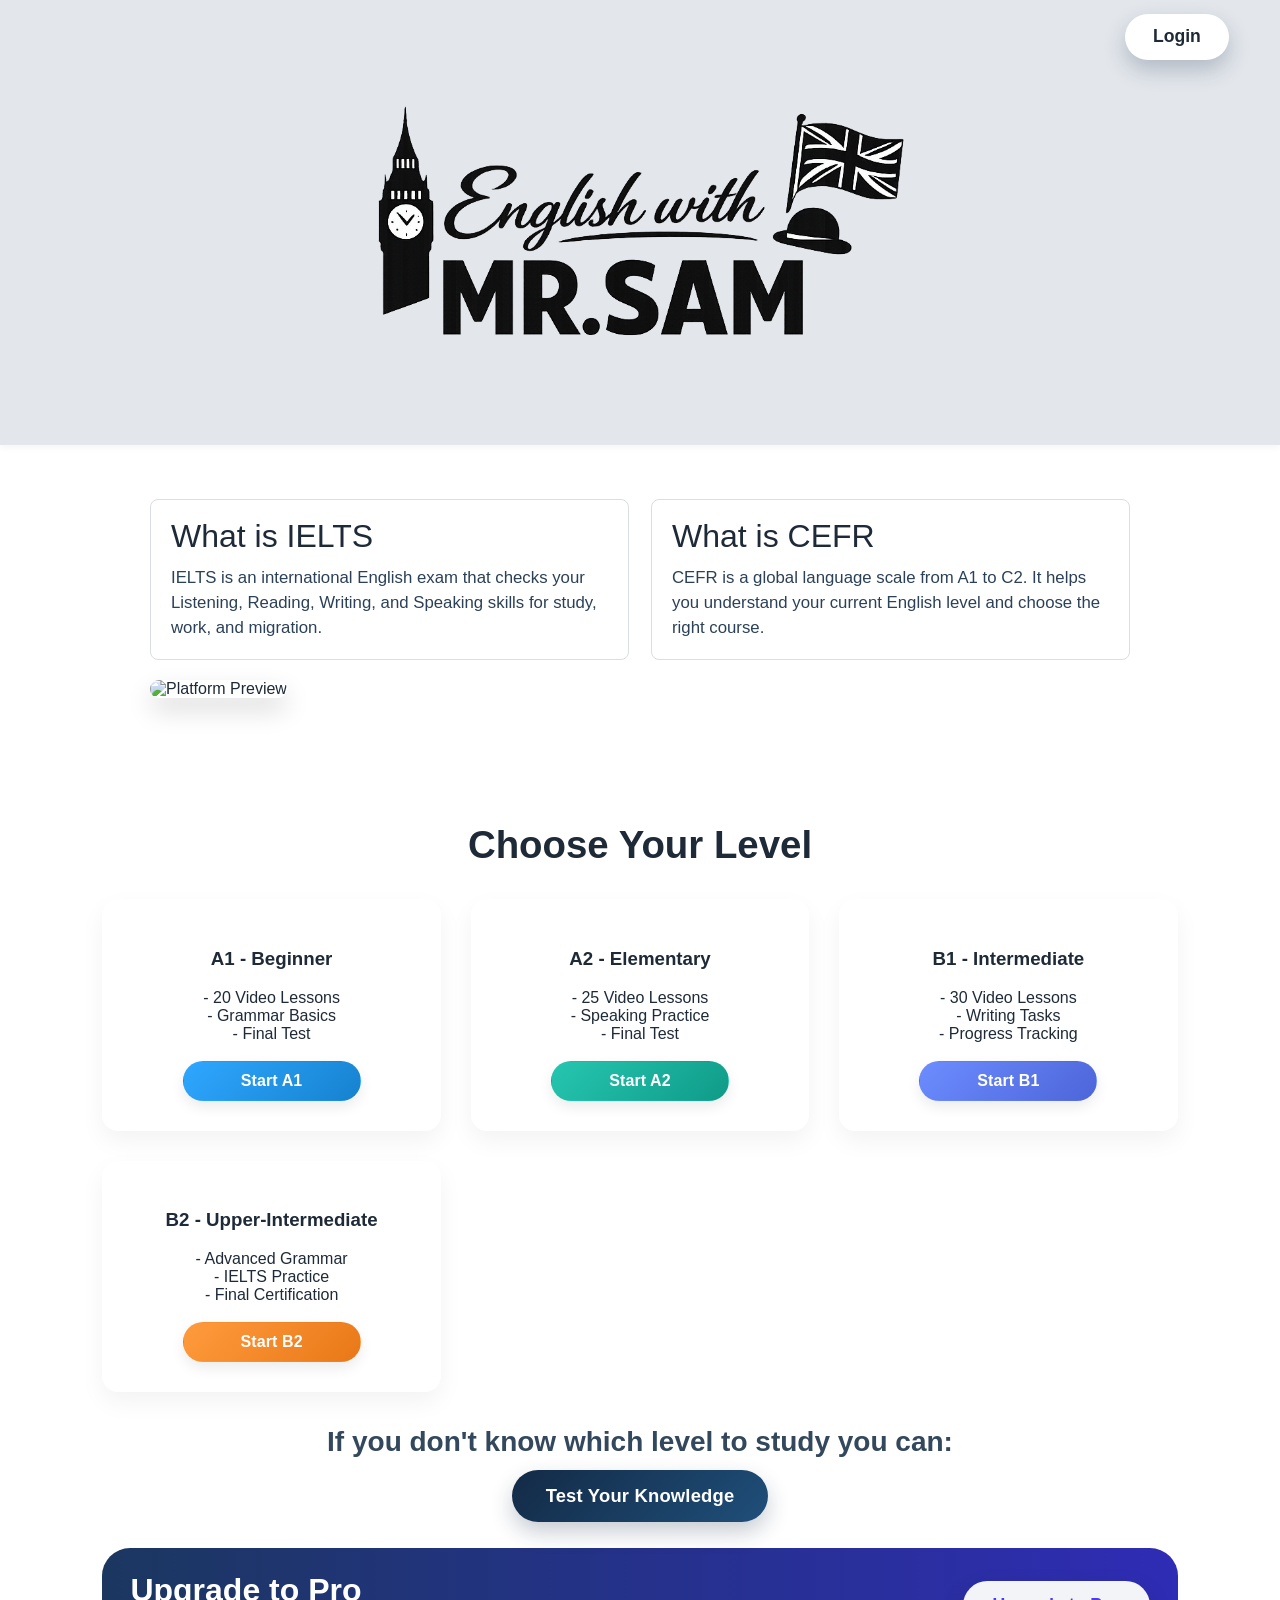
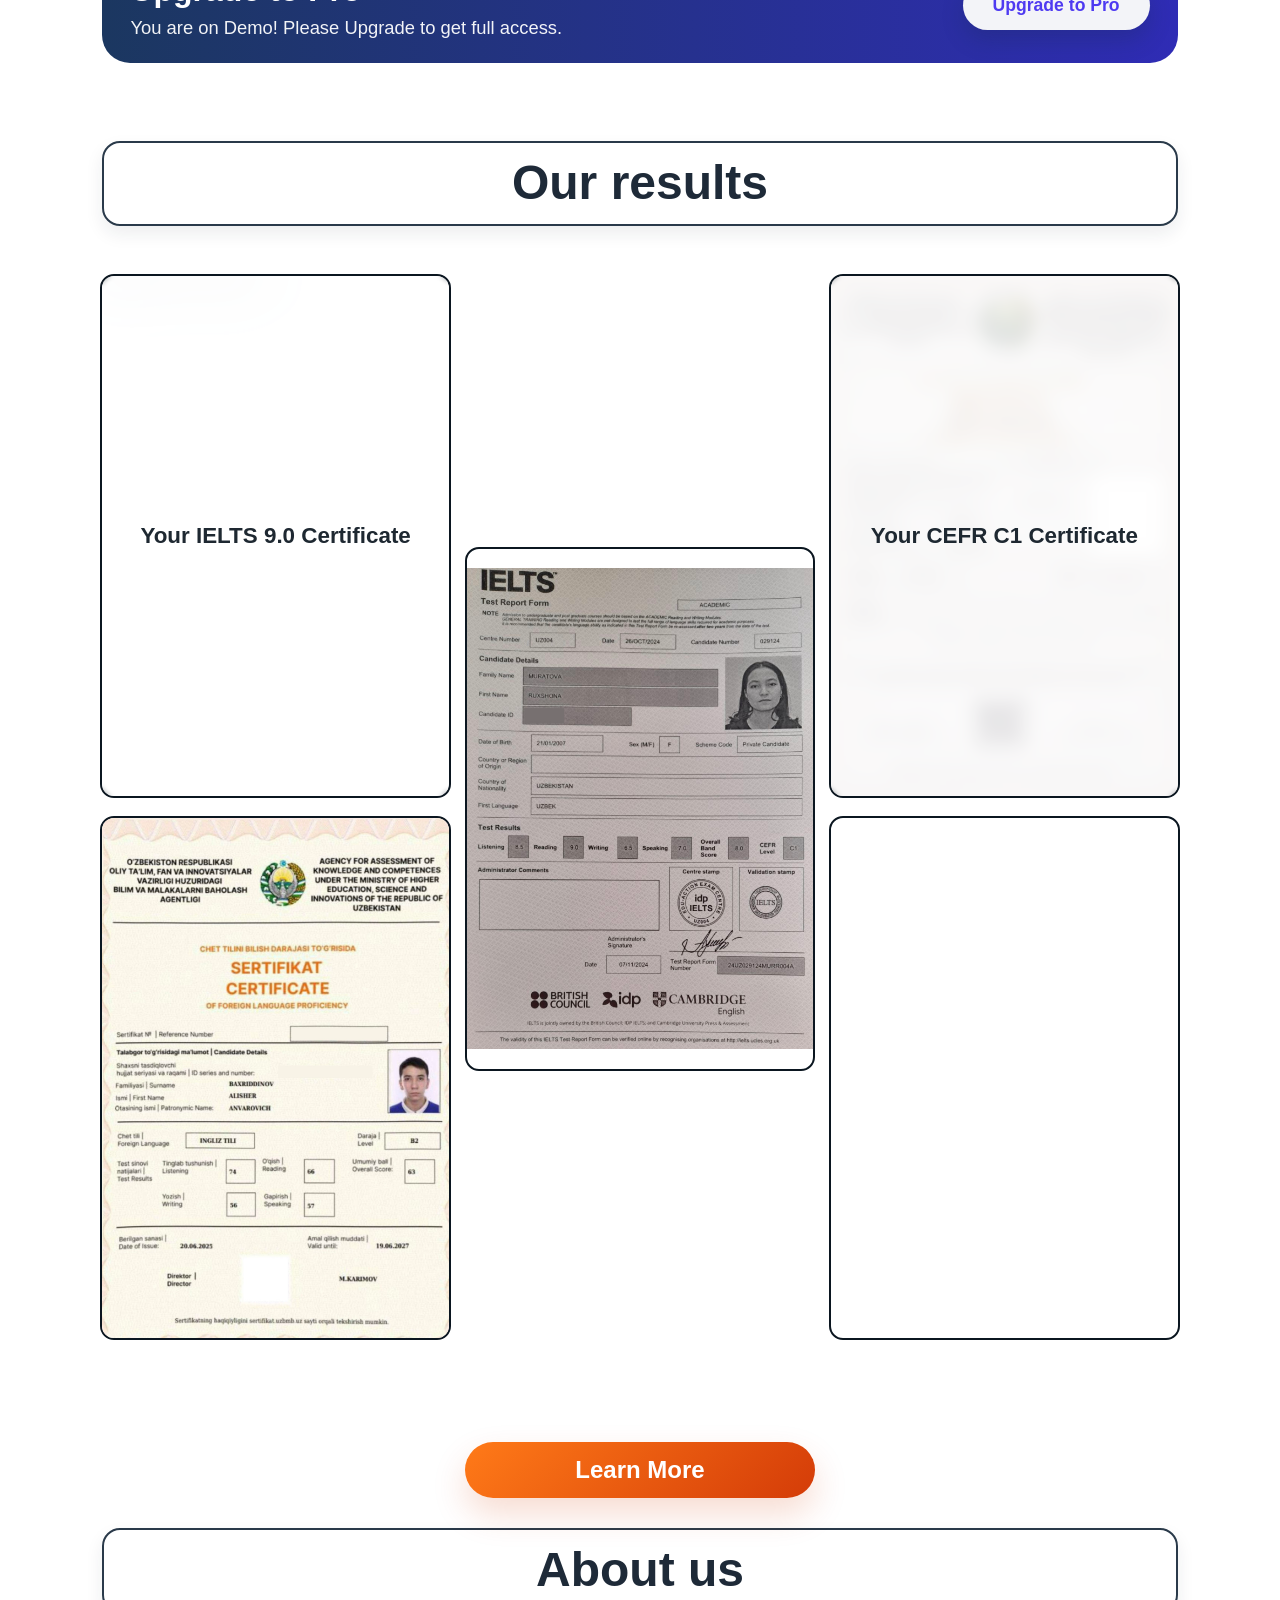
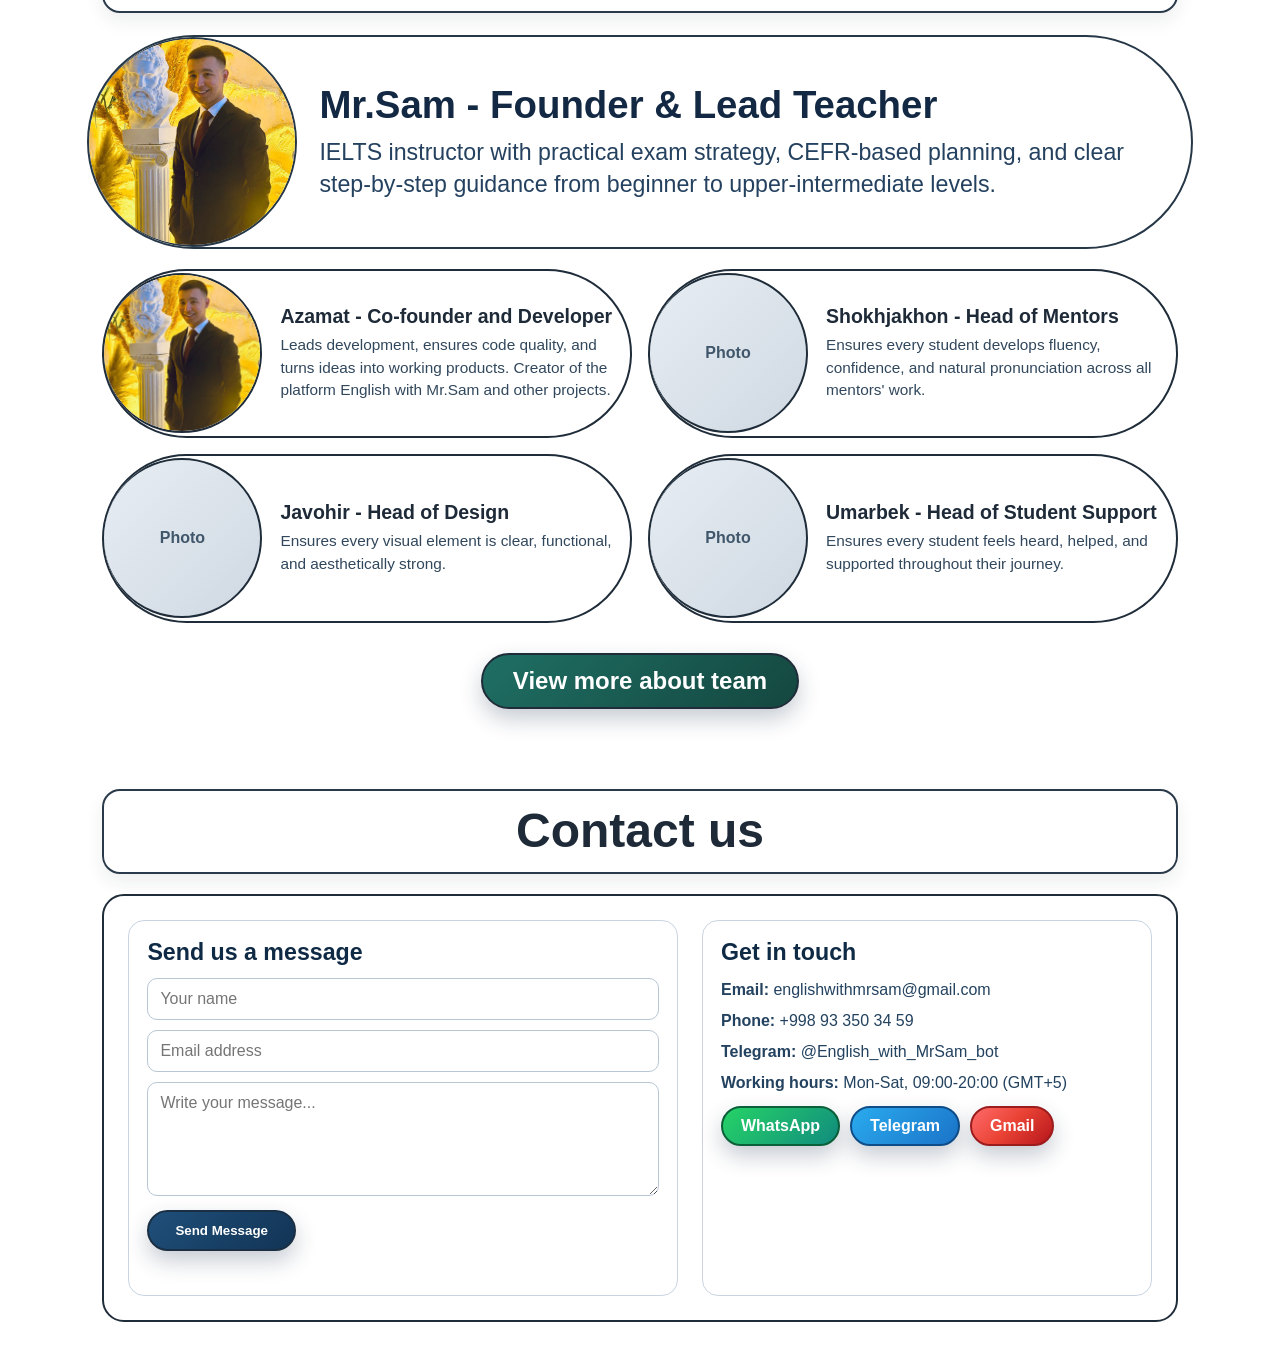
==== commit 1130a235: "Mobile UI improvements: add blur filter to certificate and redesign About Us section - Add 35px blur" ====
--- a/index.html
+++ b/index.html
@@ -1,22 +1,28 @@
-﻿<!DOCTYPE html>
+<!DOCTYPE html>
 <html lang="en">
 <head>
   <meta charset="UTF-8">
   <meta name="viewport" content="width=device-width, initial-scale=1.0">
   <title>English with Mr.Sam</title>
-  <link rel="stylesheet" href="css/style.css">
+  <link rel="stylesheet" href="css/style.css?v=20260427d">
 </head>
 <body>
 
 <header class="hero-header">
   <p id="header-greeting" class="header-greeting" hidden></p>
+	  <div class="header-actions header-actions-left">
+	    <a href="#" id="profile-btn" class="btn" hidden>Profile</a>
+	    <a href="#" id="mentor-students-btn" class="btn mentor-students-btn" hidden>
+	      Students
+	      <span id="mentor-students-badge" class="admin-requests-badge" hidden>0</span>
+	    </a>
+	    <a href="admin.html" id="admin-panel-btn" class="btn" hidden>
+	      Admin Panel
+	      <span id="admin-panel-badge" class="admin-panel-badge" hidden>0</span>
+	    </a>
+	  </div>
   <div class="logo"><img src="assets/images/logo.png" alt="English with Mr.Sam"></div>
-  <div class="header-actions">
-    <a href="admin.html" id="admin-panel-btn" class="btn" hidden>
-      Admin Panel
-      <span id="admin-panel-badge" class="admin-panel-badge" hidden>0</span>
-    </a>
-    <a href="#" id="profile-btn" class="btn" hidden>Profile</a>
+  <div class="header-actions header-actions-right">
     <a href="#" id="login-btn" class="btn">Login</a>
   </div>
 </header>
@@ -93,56 +99,62 @@
   </div>
 </section>
 
-<section class="results-section">
-  <h2 class="results-title" style="--results-title-image: url('https://static.vecteezy.com/system/resources/thumbnails/053/045/372/small_2x/abstract-white-geometric-hexagon-pattern-background-free-photo.jpg');">Our results</h2>
-  <div class="results-layout">
-    <div class="results-mosaic">
-      <div class="result-card result-card--text">
-        <span class="result-card__label">Your IELTS 9.0 Certificate</span>
-      </div>
-      <div class="result-card">
-        <img src="assets/images/iets_certificate_azamat.png" alt="Certificate 3">
-      </div>
-      <div class="result-card result-card--text">
-        <span class="result-card__label">Your CEFR C1 Certificate</span>
-      </div>
-      <div class="result-card">
-        <img src="assets/images/iets_certificate_azamat.png" alt="Certificate 5">
-      </div>
-      <div class="result-card">
-        <img src="assets/images/iets_certificate_azamat.png" alt="Certificate 6">
-      </div>
-    </div>
-    <div class="results-center">
-      <div class="results-text">
-        <p>After 8 months of preparation, our students achieved the following results:</p>
-        <div class="results-split">
-          <div class="results-col">
-            <h3>IELTS results</h3>
-            <ul>
-              <li>IELTS 8.0 - 1 student</li>
-              <li>IELTS 7.5 - 5 students</li>
-              <li>IELTS 7.0 - 7 students</li>
-              <li>IELTS 6.5 - 7 students</li>
-              <li>IELTS 6.0 - 4 students</li>
-            </ul>
-          </div>
-          <div class="results-col">
-            <h3>CEFR results</h3>
-            <ul>
-              <li>B2 - 10 students</li>
-              <li>B1 - 4 students</li>
-            </ul>
-          </div>
-        </div>
-        <p>These results reflect the effectiveness of our structured preparation program and consistent student progress.</p>
-      </div>
-    </div>
-  </div>
-  <a href="results.html" class="btn results-learn-btn">Learn More</a>
-  <h2 class="results-title about-title">About us</h2>
-  <div class="about-team">
-    <article class="about-person about-person-featured">
+	<section class="results-section">
+	  <h2 class="results-title" style="--results-title-image: url('https://static.vecteezy.com/system/resources/thumbnails/053/045/372/small_2x/abstract-white-geometric-hexagon-pattern-background-free-photo.jpg');">Our results</h2>
+	  <div class="results-home-grid">
+	    <div class="results-mobile-masonry" data-section="home" aria-label="Certificates mosaic"></div>
+	    <div class="results-modal-tiles results-modal-tiles--home" data-section="home">
+	      <article class="results-modal-tile">
+	        <div class="results-modal-certificate" data-overlay="Your IELTS 9.0 Certificate">
+	          <img src="https://i.pinimg.com/736x/a4/ce/16/a4ce16b7b526102a9a679cb0efec1cad.jpg" alt="IELTS 9.0 certificate" loading="lazy" decoding="async" class="js-certificate-viewer">
+	        </div>
+	        <div class="results-modal-person">
+	          <span class="results-modal-name">Your IELTS 9.0</span>
+	          <span class="results-modal-quote">Small steps every day lead to big results.</span>
+	        </div>
+	      </article>
+	      <article class="results-modal-tile">
+	        <div class="results-modal-certificate">
+	          <img src="assets/certificates/ruxshona.PNG" alt="Ruxshona M. certificate" loading="lazy" decoding="async" class="js-certificate-viewer">
+	        </div>
+	        <div class="results-modal-person">
+	          <span class="results-modal-name">Ruxshona M.</span>
+	          <span class="results-modal-quote">Consistency turns goals into achievements.</span>
+	        </div>
+	      </article>
+	      <article class="results-modal-tile">
+	        <div class="results-modal-certificate" data-overlay="Your CEFR C1 Certificate">
+	          <img src="assets/images/bg-cefr-c1.jpg" alt="CEFR C1 certificate" loading="lazy" decoding="async" class="js-certificate-viewer">
+	        </div>
+	        <div class="results-modal-person">
+	          <span class="results-modal-name">Your CEFR C1</span>
+	          <span class="results-modal-quote">Practice today brings confidence tomorrow.</span>
+	        </div>
+	      </article>
+	      <article class="results-modal-tile">
+	        <div class="results-modal-certificate">
+	          <img src="assets/certificates/alisher.PNG" alt="Alisher B. certificate" loading="lazy" decoding="async" class="js-certificate-viewer">
+	        </div>
+	        <div class="results-modal-person">
+	          <span class="results-modal-name">Alisher B.</span>
+	          <span class="results-modal-quote">Hard topics become easy with practice.</span>
+	        </div>
+	      </article>
+	      <article class="results-modal-tile">
+	        <div class="results-modal-certificate">
+	          <img src="assets/certificates/farmon_cefr.PNG" alt="Farmon A. certificate" loading="lazy" decoding="async" class="js-certificate-viewer">
+	        </div>
+	        <div class="results-modal-person">
+	          <span class="results-modal-name">Farmon A.</span>
+	          <span class="results-modal-quote">Every lesson moves you closer to your target score.</span>
+	        </div>
+	      </article>
+	    </div>
+	  </div>
+	  <a href="results.html" class="btn results-learn-btn">Learn More</a>
+	  <h2 class="results-title about-title">About us</h2>
+	  <div class="about-team">
+	    <article class="about-person about-person-featured">
       <div class="about-avatar">
         <img src="assets/images/Mr_Sam_ava.jpg" alt="Mr.Sam">
       </div>
@@ -154,36 +166,38 @@
 
     <div class="about-grid">
       <article class="about-person">
-        <div class="about-avatar">Photo</div>
+        <div class="about-avatar">
+          <img src="assets/images/Mr_Sam_ava.jpg" alt="Mr.Sam">
+        </div>
         <div class="about-info">
-          <h3>Academic Coach</h3>
-          <p>Supports writing task structure and grammar accuracy.</p>
+          <h3>Azamat - Co-founder and Developer</h3>
+          <p>Leads development, ensures code quality, and turns ideas into working products. Creator of the platform English with Mr.Sam and other projects.</p>
         </div>
       </article>
       <article class="about-person">
         <div class="about-avatar">Photo</div>
         <div class="about-info">
-          <h3>Speaking Mentor</h3>
-          <p>Builds fluency, confidence, and natural pronunciation.</p>
+          <h3>Shokhjakhon - Head of Mentors</h3>
+          <p>Ensures every student develops fluency, confidence, and natural pronunciation across all mentors' work.</p>
         </div>
       </article>
       <article class="about-person">
         <div class="about-avatar">Photo</div>
         <div class="about-info">
-          <h3>Content Manager</h3>
-          <p>Prepares lessons, quizzes, and progress-based materials.</p>
+          <h3>Javohir - Head of Design</h3>
+          <p>Ensures every visual element is clear, functional, and aesthetically strong.</p>
         </div>
       </article>
       <article class="about-person">
         <div class="about-avatar">Photo</div>
         <div class="about-info">
-          <h3>Student Support</h3>
-          <p>Helps learners stay on track with personalized feedback.</p>
+          <h3>Umarbek - Head of Student Support</h3>
+          <p>Ensures every student feels heard, helped, and supported throughout their journey.</p>
         </div>
       </article>
     </div>
   </div>
-  <a href="#" class="btn mentors-more-btn">View More about mentors</a>
+  <a href="#" class="btn mentors-more-btn">View more about team</a>
 </section>
 
 <section class="contact-section" id="contact">
@@ -237,6 +251,7 @@
 <div id="upgrade-modal" class="upgrade-modal" aria-hidden="true">
   <div class="upgrade-modal-card" role="dialog" aria-modal="true" aria-labelledby="upgrade-modal-title">
     <button type="button" class="upgrade-modal-close" id="upgrade-close-btn" aria-label="Close upgrade plans">&times;</button>
+    <button id="admin-subscriptions-edit-btn" type="button" class="btn admin-subscriptions-edit-btn" hidden>Edit Subscriptions</button>
     <h3 id="upgrade-modal-title" class="upgrade-modal-title">IELTS COURSE</h3>
     <div class="upgrade-plan-grid">
       <div class="upgrade-plan-row">
@@ -400,17 +415,18 @@
 </div>
 
 <div id="enroll-modal" class="enroll-modal" aria-hidden="true">
-  <div class="enroll-modal-card" role="dialog" aria-modal="true" aria-labelledby="enroll-modal-title">
-    <button type="button" class="enroll-modal-close" id="enroll-close-btn" aria-label="Close enrollment form">&times;</button>
-    <h3 id="enroll-modal-title">Course Enrollment</h3>
-    <p id="enroll-plan-note" class="enroll-plan-note"></p>
-    <form id="enroll-form" class="enroll-form">
-      <input id="enroll-full-name" type="text" placeholder="Name and surname" required>
-      <input id="enroll-phone" type="tel" placeholder="Phone number" required>
-      <input id="enroll-telegram" type="text" placeholder="Telegram username (optional)">
-      <div class="enroll-select" id="enroll-schedule-wrap">
-        <label class="enroll-select-label" for="enroll-schedule">Preferred schedule</label>
-        <select id="enroll-schedule" required>
+	  <div class="enroll-modal-card" role="dialog" aria-modal="true" aria-labelledby="enroll-modal-title">
+	    <button type="button" class="enroll-modal-close" id="enroll-close-btn" aria-label="Close enrollment form">&times;</button>
+	    <h3 id="enroll-modal-title">Course Enrollment</h3>
+	    <p id="enroll-plan-note" class="enroll-plan-note"></p>
+	    <form id="enroll-form" class="enroll-form">
+	      <input id="enroll-full-name" type="text" placeholder="Name" required>
+	      <input id="enroll-surname" type="text" placeholder="Surname" required>
+	      <input id="enroll-phone" type="tel" placeholder="Phone number" required>
+	      <input id="enroll-telegram" type="text" placeholder="Telegram username (optional)">
+	      <div class="enroll-select" id="enroll-schedule-wrap">
+	        <label class="enroll-select-label" for="enroll-schedule">Preferred schedule</label>
+	        <select id="enroll-schedule" required>
           <option value="" disabled selected>Select days</option>
           <option value="mwf">Mon / Wed / Fri</option>
           <option value="tthsa">Tue / Thu / Sat</option>
@@ -425,15 +441,14 @@
           and
           <a href="#" class="legal-link" data-legal-open="privacy">Privacy Policy</a>
         </span>
-      </label>
-      <p id="enroll-message" class="enroll-message"></p>
-      <div class="enroll-actions">
-        <button type="button" class="btn enroll-cancel-btn" id="enroll-cancel-btn">Cancel</button>
-        <button type="submit" class="btn enroll-submit-btn" disabled>Send request</button>
-      </div>
-    </form>
-  </div>
-</div>
+	      </label>
+	      <p id="enroll-message" class="enroll-message"></p>
+	      <div class="enroll-actions">
+	        <button type="submit" class="btn enroll-submit-btn" disabled>Send request</button>
+	      </div>
+	    </form>
+	  </div>
+	</div>
 
 <div id="enroll-success-modal" class="enroll-success-modal" aria-hidden="true">
   <div class="enroll-success-card" role="dialog" aria-modal="true" aria-labelledby="enroll-success-title">
@@ -537,7 +552,7 @@
     <button type="button" id="privacy-close-btn" class="legal-modal-close" aria-label="Close privacy policy">&times;</button>
     <h3 id="privacy-title">Privacy Policy</h3>
     <pre class="legal-text">Privacy Policy - English with Mr.Sam
-Last Updated: [дата]
+Last Updated: [����]
 Welcome to English with Mr.Sam ("we," "our," or "us"), a platform operated by Sunnatullo Raxmatullaev's team. Your privacy is important to us. This Privacy Policy explains how we collect, use, store, and protect your information when you use our website and services (the "Platform"). By using our Platform, you agree to the terms outlined in this Privacy Policy.
 
 1. Information We Collect
@@ -596,33 +611,66 @@
   </div>
 </div>
 
-  <div id="profile-modal" class="profile-modal" aria-hidden="true">
-    <div class="profile-modal-card">
-      <div class="profile-topbar">
-        <h3>Profile</h3>
-        <button type="button" id="profile-close-btn" class="btn profile-close-btn">Close</button>
-      </div>
-      <div class="profile-mentor">
-        <div class="profile-mentor-card">
-          <div class="profile-mentor-avatar">
-            <img id="profile-mentor-avatar" src="assets/images/Mr_Sam_ava.jpg" alt="Mentor photo">
-          </div>
-          <div class="profile-mentor-content">
-            <p class="profile-mentor-kicker">Your Mentor</p>
-            <h4 id="profile-mentor-name" class="profile-mentor-name">Mentor: —</h4>
-            <p id="profile-mentor-text" class="profile-mentor-text">Mentor info will appear here.</p>
-            <div id="profile-mentor-contact" class="profile-mentor-contact">
-              <span class="profile-mentor-contact-label">Contact:</span>
-              <div class="profile-mentor-contact-actions"></div>
+		  <div id="profile-modal" class="profile-modal" aria-hidden="true">
+	    <div class="profile-modal-card">
+	      <div class="profile-topbar">
+	        <h3 id="profile-title">Profile</h3>
+	        <button type="button" id="profile-close-btn" class="btn profile-close-btn">Close</button>
+		  </div>
+	      <div class="profile-mentor">
+	        <div class="profile-mentor-card">
+	          <div class="profile-mentor-avatar">
+	            <img id="profile-mentor-avatar" src="assets/images/Mr_Sam_ava.jpg" alt="Mentor photo">
+	          </div>
+	          <div class="profile-mentor-content">
+	            <p id="profile-mentor-kicker" class="profile-mentor-kicker">Your Mentor</p>
+	            <h4 id="profile-mentor-name" class="profile-mentor-name">Mentor: �</h4>
+	            <p id="profile-mentor-text" class="profile-mentor-text">Mentor info will appear here.</p>
+	            <div id="profile-mentor-contact" class="profile-mentor-contact">
+	              <button type="button" id="profile-mentor-contact-btn" class="profile-mentor-contact-btn is-call">Contact</button>
+	              <div class="profile-mentor-contact-actions" hidden></div>
+	            </div>
+	          </div>
+	        </div>
+	      </div>
+        <div id="profile-user" class="profile-user">
+          <div class="profile-mentor-card profile-user-card">
+            <div class="profile-mentor-avatar profile-user-avatar">
+              <img id="profile-user-avatar" src="" alt="User photo" hidden>
+              <div id="profile-user-avatar-fallback" class="profile-user-avatar-fallback" aria-hidden="true">U</div>
             </div>
-          </div>
-        </div>
-      </div>
-      <div class="profile-grid">
-        <article class="profile-stat-card">
-          <h4>Your level</h4>
-          <p id="profile-level">-</p>
-        </article>
+            <div class="profile-mentor-content">
+              <p id="profile-user-kicker" class="profile-mentor-kicker">You</p>
+              <h4 id="profile-user-name" class="profile-mentor-name">-</h4>
+              <div id="profile-user-avatar-actions" class="profile-user-avatar-actions" hidden>
+                <input id="profile-user-avatar-input" type="file" accept="image/*" hidden>
+                <button type="button" id="profile-user-avatar-btn" class="profile-mentor-contact-btn">Add photo</button>
+                <span id="profile-user-avatar-msg" class="profile-user-avatar-msg" aria-live="polite"></span>
+              </div>
+            </div>
+          </div>
+        </div>
+        <div id="mentor-self-edit" class="mentor-self-edit" hidden>
+          <h4 class="mentor-self-edit-title">Edit mentor contact</h4>
+          <div class="mentor-self-edit-grid">
+            <input id="mentor-self-name" type="text" class="mentor-self-edit-input" placeholder="Name">
+            <input id="mentor-self-phone" type="tel" class="mentor-self-edit-input" placeholder="Phone (+998...)">
+            <input id="mentor-self-telegram" type="text" class="mentor-self-edit-input" placeholder="Telegram username (@name)">
+            <input id="mentor-self-instagram" type="text" class="mentor-self-edit-input" placeholder="Instagram username (@name)">
+          </div>
+          <textarea id="mentor-self-info" class="mentor-self-edit-textarea" rows="3" placeholder="Mentor info"></textarea>
+          <div class="mentor-self-edit-actions">
+            <button type="button" id="mentor-self-save" class="btn mentor-self-edit-save">Save</button>
+            <span id="mentor-self-save-msg" class="mentor-self-edit-msg"></span>
+          </div>
+        </div>
+        <div id="profile-public-stats" class="profile-public-stats" hidden></div>
+	      <div id="profile-self-stats" class="profile-self-stats">
+	      <div class="profile-grid">
+	        <article class="profile-stat-card">
+	          <h4>Your level</h4>
+	          <p id="profile-level">-</p>
+	        </article>
         <article class="profile-stat-card">
           <h4>Average progress</h4>
           <p id="profile-progress">-</p>
@@ -651,15 +699,15 @@
               <p id="profile-next-unlock">-</p>
             </article>
           </div>
-          <div class="profile-support">
-            <p class="profile-support-label">Support / Contact</p>
-            <div class="profile-support-actions">
-              <a class="profile-support-icon" href="https://t.me/English_with_MrSam_bot" target="_blank" rel="noopener" aria-label="Telegram">
-                <img src="assets/images/icons8-телеграм-96.png" alt="Telegram" class="profile-support-icon-img">
-              </a>
-              <a class="profile-support-icon" href="mailto:englishwithmrsam@gmail.com" aria-label="Gmail">
-                <img src="assets/images/icons8-gmail-96.png" alt="Gmail" class="profile-support-icon-img">
-              </a>
+	          <div class="profile-support">
+	            <p class="profile-support-label">Support / Contact</p>
+	            <div class="profile-support-actions">
+	              <a class="profile-support-icon" href="https://t.me/English_with_MrSam_bot" target="_blank" rel="noopener" aria-label="Telegram">
+	                <img src="assets/images/icons8-telegram-96.png" alt="Telegram" class="profile-support-icon-img">
+	              </a>
+	              <a class="profile-support-icon" href="mailto:englishwithmrsam@gmail.com" aria-label="Gmail">
+	                <img src="assets/images/icons8-gmail-96.png" alt="Gmail" class="profile-support-icon-img">
+	              </a>
               <a class="profile-support-icon" href="https://www.instagram.com/english_with_mrsam?igsh=a3o1bjBubnNldWZz" target="_blank" rel="noopener" aria-label="Instagram">
                 <img src="assets/images/icons8-instagram-94.png" alt="Instagram" class="profile-support-icon-img profile-support-icon-img--instagram">
               </a>
@@ -669,6 +717,93 @@
       <div class="profile-upgrade-row">
         <button type="button" id="profile-upgrade-btn" class="btn profile-upgrade-btn knowledge-test-btn">See more courses</button>
       </div>
+      </div>
+      </div>
+    </div>
+
+    <div id="mentor-students-modal" class="profile-modal mentor-students-modal" aria-hidden="true">
+      <div class="profile-modal-card mentor-students-card">
+        <div class="profile-topbar">
+          <h3>Students</h3>
+          <button type="button" id="mentor-students-close" class="btn profile-close-btn">Close</button>
+        </div>
+        <p id="mentor-students-note" class="admin-delete-note">Loading...</p>
+        <div id="mentor-students-homework-alert" class="mentor-homework-alert" hidden></div>
+        <div id="mentor-students-grid" class="mentor-students-grid"></div>
+      </div>
+    </div>
+
+	    <div id="mentor-student-modal" class="profile-modal mentor-student-modal" aria-hidden="true">
+	      <div class="profile-modal-card mentor-student-card">
+	        <div class="profile-topbar">
+	          <h3 id="mentor-student-title">Student</h3>
+	          <div class="mentor-student-top-actions">
+	            <button type="button" id="mentor-view-progress-btn" class="btn admin-view-progress-btn" hidden>View Progress</button>
+	            <button type="button" id="mentor-homework-btn" class="btn mentor-homework-btn" hidden>
+	              Homework
+	              <span id="mentor-homework-badge" class="admin-requests-badge" hidden>0</span>
+	            </button>
+	            <button type="button" id="mentor-student-close" class="btn profile-close-btn">Close</button>
+	          </div>
+	        </div>
+	        <div id="mentor-student-body" class="admin-user-info-body"></div>
+	      </div>
+	    </div>
+
+	    <div id="mentor-homework-modal" class="admin-progress-modal mentor-homework-modal" aria-hidden="true">
+	      <div class="admin-progress-modal-card mentor-homework-card">
+	        <div class="admin-progress-topbar">
+	          <h3 id="mentor-homework-title">Homework</h3>
+	          <button type="button" id="mentor-homework-close" class="btn admin-progress-close-btn">Close</button>
+	        </div>
+	        <div class="admin-progress-layout is-mentor-view">
+	          <section class="admin-progress-main">
+	            <p id="mentor-homework-note" class="admin-progress-note">Loading...</p>
+	            <div id="mentor-homework-lessons" class="admin-progress-lessons mentor-homework-lessons"></div>
+	          </section>
+	        </div>
+	      </div>
+	    </div>
+
+		    <div id="mentor-homework-review-modal" class="admin-delete-confirm-modal mentor-homework-review-modal" aria-hidden="true">
+		      <div class="admin-delete-confirm-card mentor-homework-review-card" role="dialog" aria-modal="true" aria-labelledby="mentor-homework-review-title">
+		        <div class="mentor-homework-review-header">
+		          <h3 id="mentor-homework-review-title">Check homework</h3>
+		          <a id="mentor-homework-review-download" class="btn mentor-homework-review-download-btn" href="#" target="_blank" rel="noopener" aria-disabled="true">Download Homework</a>
+		        </div>
+		        <p id="mentor-homework-review-meta" class="mentor-homework-review-meta">-</p>
+		        <div class="mentor-homework-review-form">
+		          <label class="mentor-homework-review-label" for="mentor-homework-review-score">Score (1–5)</label>
+		          <select id="mentor-homework-review-score" class="mentor-homework-review-score">
+		            <option value="5">5</option>
+	            <option value="4">4</option>
+	            <option value="3">3</option>
+	            <option value="2">2</option>
+	            <option value="1">1</option>
+	          </select>
+	          <label class="mentor-homework-review-label" for="mentor-homework-review-comment">Comment</label>
+	          <textarea id="mentor-homework-review-comment" class="mentor-homework-review-comment" placeholder="Write a comment..."></textarea>
+	          <p id="mentor-homework-review-message" class="mentor-homework-review-message"></p>
+	        </div>
+	        <div class="admin-delete-confirm-actions">
+	          <button type="button" id="mentor-homework-review-cancel" class="btn admin-delete-confirm-cancel-btn">Cancel</button>
+	          <button type="button" id="mentor-homework-review-save" class="btn admin-delete-confirm-accept-btn">Save</button>
+	        </div>
+	      </div>
+	    </div>
+
+    <div id="mentor-progress-modal" class="admin-progress-modal mentor-progress-modal" aria-hidden="true">
+      <div class="admin-progress-modal-card">
+        <div class="admin-progress-topbar">
+          <h3 id="mentor-progress-title">Student Progress</h3>
+          <button type="button" id="mentor-progress-close" class="btn admin-progress-close-btn">Close</button>
+        </div>
+        <div class="admin-progress-layout is-mentor-view">
+          <section class="admin-progress-main">
+            <p id="mentor-progress-note" class="admin-progress-note">Loading...</p>
+            <div id="mentor-progress-lessons" class="admin-progress-lessons"></div>
+          </section>
+        </div>
       </div>
     </div>
 
@@ -694,6 +829,14 @@
     </div>
   </div>
 
-<script src="js/script.js"></script>
+<div class="certificate-viewer" id="certificate-viewer" aria-hidden="true">
+  <div class="certificate-viewer__backdrop" data-cert-close></div>
+  <div class="certificate-viewer__dialog" role="dialog" aria-modal="true" aria-label="Certificate preview">
+    <button class="certificate-viewer__close" type="button" aria-label="Close" data-cert-close>×</button>
+    <img class="certificate-viewer__img" id="certificate-viewer-img" alt="Certificate preview">
+  </div>
+</div>
+
+<script src="js/script.js?v=20260427d"></script>
 </body>
 </html>
--- a/css/style.css
+++ b/css/style.css
@@ -6,6 +6,10 @@
   font-family: Arial, sans-serif;
   background: #ffffff;
   color: #1E2A38;
+}
+
+[hidden] {
+  display: none !important;
 }
 
 .results-page {
@@ -179,6 +183,12 @@
   }
 }
 
+@media (min-width: 901px) {
+  #presentation-open-btn {
+    display: none !important;
+  }
+}
+
 @media (max-width: 640px) {
   .results-toggle {
     grid-template-columns: 1fr;
@@ -399,6 +409,7 @@
   background-position: center;
   background-repeat: no-repeat;
   z-index: 0;
+  pointer-events: none;
 }
 
 header > * {
@@ -479,11 +490,20 @@
 
 .header-actions {
   position: absolute;
+  top: 14px;
+  display: flex;
+  align-items: center;
+  gap: 10px;
+}
+
+.header-actions-left {
+  left: 4%;
+  right: auto;
+}
+
+.header-actions-right {
   right: 4%;
-  top: 12px;
-  display: flex;
-  align-items: center;
-  gap: 10px;
+  left: auto;
 }
 
 .header-actions .btn {
@@ -498,14 +518,17 @@
   display: none !important;
 }
 
-.header-actions #admin-panel-btn {
-  position: relative;
-  transform: translateY(-15px);
-}
-
+.header-actions #admin-panel-btn,
 .header-actions #profile-btn {
   position: relative;
-  transform: translateY(-15px);
+  transform: none;
+}
+
+@media (min-width: 901px) {
+  .hero-header .header-actions.header-actions-right #admin-panel-btn {
+    position: relative;
+    top: 0;
+  }
 }
 
 .profile-modal {
@@ -531,6 +554,291 @@
   border-radius: 18px;
   border: 1px solid #cfdae6;
   padding: 12px;
+}
+
+.team-modal {
+  position: fixed;
+  inset: 0;
+  background: rgba(10, 25, 45, 0.44);
+  display: none;
+  align-items: center;
+  justify-content: center;
+  padding: 0;
+  z-index: 1300;
+}
+
+.team-modal.is-open {
+  display: flex;
+}
+
+.team-modal-card {
+  width: 100vw;
+  height: 100dvh;
+  background: #ffffff;
+  border-radius: 0;
+  border: none;
+  overflow: hidden;
+  display: flex;
+  flex-direction: column;
+}
+
+.team-modal-topbar {
+  display: grid;
+  grid-template-columns: 1fr auto 1fr;
+  align-items: center;
+  gap: 12px;
+  padding: max(12px, env(safe-area-inset-top)) max(14px, env(safe-area-inset-right)) 12px
+    max(14px, env(safe-area-inset-left));
+  border-bottom: 1px solid #e2eaf3;
+  background: linear-gradient(180deg, #ffffff 0%, #f4f7fb 100%);
+}
+
+.team-modal-topbar-spacer {
+  min-width: 120px;
+}
+
+.team-modal-topbar-center {
+  display: inline-flex;
+  align-items: center;
+  gap: 12px;
+  justify-content: center;
+  flex-wrap: wrap;
+}
+
+.team-modal-title {
+  margin: 0;
+  color: #0e2a45;
+  font-weight: 900;
+  letter-spacing: 0.4px;
+  font-size: clamp(1.6rem, 2.3vw, 2.25rem);
+  text-shadow: 0 10px 18px rgba(16, 32, 56, 0.08);
+}
+
+.team-modal-count {
+  display: inline-flex;
+  align-items: center;
+  padding: 6px 12px;
+  border-radius: 999px;
+  font-weight: 900;
+  font-size: 0.9rem;
+  background: linear-gradient(135deg, #102a42, #184a7a);
+  color: #ffffff;
+}
+
+.team-modal-topbar-right {
+  display: inline-flex;
+  align-items: center;
+  gap: 10px;
+  flex-wrap: wrap;
+  justify-content: flex-end;
+  justify-self: end;
+}
+
+.team-modal-edit-btn {
+  background: linear-gradient(135deg, #f59e0b, #d97706) !important;
+  color: #ffffff !important;
+  border: none !important;
+  font-weight: 900 !important;
+}
+
+.team-modal-body {
+  flex: 1;
+  min-height: 0;
+  display: flex;
+  flex-direction: column;
+  align-items: center;
+  padding: 18px 16px 22px;
+  overflow: auto;
+  -webkit-overflow-scrolling: touch;
+  background:
+    linear-gradient(180deg, rgba(243, 246, 252, 0.85), rgba(243, 246, 252, 0.65)),
+    repeating-linear-gradient(
+      0deg,
+      rgba(14, 37, 61, 0.05) 0px,
+      rgba(14, 37, 61, 0.05) 1px,
+      transparent 1px,
+      transparent 28px
+    ),
+    repeating-linear-gradient(
+      90deg,
+      rgba(14, 37, 61, 0.05) 0px,
+      rgba(14, 37, 61, 0.05) 1px,
+      transparent 1px,
+      transparent 28px
+    );
+}
+
+.team-card-actions {
+  margin-top: 10px;
+  display: flex;
+  gap: 10px;
+  flex-wrap: wrap;
+  align-items: center;
+}
+
+.team-card-actions .btn {
+  padding: 8px 14px;
+  font-size: 0.84rem;
+  font-weight: 900;
+  border: 1px solid rgba(16, 35, 54, 0.18);
+  background: rgba(255, 255, 255, 0.92);
+  color: #15314f;
+}
+
+.team-card-actions .team-card-more-btn {
+  background: linear-gradient(135deg, #f59e0b, #d97706);
+  color: #ffffff;
+  border-color: transparent;
+  box-shadow: 0 10px 22px rgba(217, 119, 6, 0.26);
+}
+
+.team-card-actions .team-card-delete-btn {
+  background: linear-gradient(135deg, #ef4444, #b91c1c);
+  color: #ffffff;
+  border-color: transparent;
+}
+
+.admin-team-mini-delete {
+  background: linear-gradient(135deg, #ef4444, #b91c1c) !important;
+  color: #ffffff !important;
+  border-color: transparent !important;
+  box-shadow: 0 12px 22px rgba(185, 28, 28, 0.22);
+}
+
+.team-member-card {
+  width: min(860px, 100%);
+  max-height: 92vh;
+  padding: 12px 12px 16px;
+}
+
+.team-member-modal {
+  z-index: 1400;
+}
+
+.team-member-hero {
+  display: flex;
+  gap: 16px;
+  align-items: center;
+  padding: 10px 6px 6px;
+}
+
+.team-member-avatar {
+  width: 206px;
+  height: 206px;
+  border-radius: 50%;
+  border: 2px solid #263747;
+  background: linear-gradient(135deg, #e7edf3, #cfd8e2);
+  flex: 0 0 206px;
+  overflow: hidden;
+  display: grid;
+  place-items: center;
+  color: #2b4e72;
+  font-weight: 900;
+  font-size: 2.1rem;
+}
+
+.team-member-avatar img {
+  width: 100%;
+  height: 100%;
+  object-fit: cover;
+  display: block;
+}
+
+.team-member-hero-text {
+  display: grid;
+  gap: 10px;
+  min-width: 0;
+}
+
+.team-member-header {
+  margin: 0;
+  color: #132943;
+  font-weight: 900;
+  font-size: 1.6rem;
+  line-height: 1.15;
+}
+
+.team-member-subheader {
+  margin: 0;
+  color: #24415f;
+  font-size: 1.02rem;
+  line-height: 1.45;
+}
+
+.team-member-section {
+  margin-top: 14px;
+  padding: 12px;
+  border-radius: 18px;
+  border: 1px solid #cfdae6;
+  background: linear-gradient(180deg, #ffffff 0%, #f4f7fb 100%);
+}
+
+.team-member-section-title {
+  margin: 0 0 10px;
+  color: #143456;
+}
+
+.team-member-achievements {
+  margin: 0;
+  padding-left: 18px;
+  color: #31475c;
+  line-height: 1.55;
+}
+
+.admin-team-edit-grid {
+  display: grid;
+  grid-template-columns: 190px 1fr;
+  gap: 16px;
+  margin-top: 14px;
+}
+
+.admin-team-edit-avatar {
+  display: grid;
+  gap: 10px;
+  align-content: start;
+  justify-items: center;
+}
+
+#admin-team-edit-avatar-preview,
+.admin-team-edit-avatar-fallback {
+  width: 150px;
+  height: 150px;
+  border-radius: 50%;
+  border: 1px solid #d9e1ee;
+  background: #f3f6fb;
+  display: grid;
+  place-items: center;
+  font-weight: 900;
+  color: #1c2a4a;
+  object-fit: cover;
+}
+
+.admin-team-edit-avatar-fallback {
+  font-size: 2rem;
+}
+
+.admin-team-edit-fields {
+  display: grid;
+  gap: 10px;
+}
+
+.admin-team-edit-textarea {
+  resize: vertical;
+}
+
+@media (max-width: 700px) {
+  .team-member-hero {
+    flex-direction: column;
+    align-items: flex-start;
+  }
+  .team-member-avatar {
+    width: 176px;
+    height: 176px;
+    flex-basis: 176px;
+  }
+  .admin-team-edit-grid {
+    grid-template-columns: 1fr;
+  }
 }
 
 .achievements-modal {
@@ -675,11 +983,17 @@
   box-shadow: inset 0 0 0 1px rgba(255, 255, 255, 0.45);
   transition: transform 0.15s ease, box-shadow 0.2s ease;
   font-size: 0.9rem;
+  cursor: pointer;
 }
 
 .leaderboard-row:hover {
   transform: translateY(-1px);
   box-shadow: 0 10px 18px rgba(16, 38, 74, 0.12);
+}
+
+.leaderboard-row:focus {
+  outline: 3px solid rgba(47, 167, 255, 0.45);
+  outline-offset: 2px;
 }
 
 .leaderboard-row.is-you {
@@ -919,6 +1233,37 @@
   margin-bottom: 14px;
 }
 
+.mentor-student-card .profile-topbar {
+  justify-content: space-between;
+}
+
+.mentor-student-top-actions {
+  display: inline-flex;
+  align-items: center;
+  justify-content: flex-end;
+  gap: 10px;
+  flex-wrap: wrap;
+}
+
+.mentor-student-top-actions .admin-view-progress-btn,
+.mentor-student-top-actions .mentor-homework-btn {
+  padding: 6px 16px;
+  border-radius: 12px;
+  font-size: 1rem;
+  font-weight: 700;
+}
+
+@media (max-width: 720px) {
+  .mentor-student-card .profile-topbar {
+    flex-wrap: wrap;
+  }
+
+  .mentor-student-top-actions {
+    width: 100%;
+    justify-content: flex-end;
+  }
+}
+
 .profile-topbar h3 {
   margin: 0;
   color: #143456;
@@ -927,6 +1272,51 @@
 
 .profile-mentor {
   margin-bottom: 12px;
+}
+
+.profile-user {
+  margin-bottom: 12px;
+}
+
+.profile-user-card {
+  border-style: dashed;
+}
+
+.profile-user-avatar-fallback {
+  width: 100%;
+  height: 100%;
+  display: flex;
+  align-items: center;
+  justify-content: center;
+  font-weight: 900;
+  color: #143456;
+  background: linear-gradient(135deg, #e7f1ff 0%, #f2f6fb 100%);
+}
+
+.profile-user-avatar-actions {
+  display: inline-flex;
+  flex-wrap: wrap;
+  align-items: center;
+  gap: 10px;
+}
+
+.profile-user-avatar-msg {
+  font-size: 0.78rem;
+  color: #5a6f87;
+  font-weight: 600;
+}
+
+.profile-public-stats {
+  display: grid;
+  grid-template-columns: repeat(2, minmax(0, 1fr));
+  gap: 12px;
+  margin-bottom: 12px;
+}
+
+@media (max-width: 560px) {
+  .profile-public-stats {
+    grid-template-columns: 1fr;
+  }
 }
 
 .profile-mentor-card {
@@ -1005,6 +1395,65 @@
   display: inline-flex;
   flex-wrap: wrap;
   gap: 8px;
+  align-items: center;
+  overflow: hidden;
+  max-width: 0;
+  opacity: 0;
+  transform: translateX(-10px);
+  pointer-events: none;
+  transition: max-width 260ms ease, opacity 160ms ease, transform 260ms ease;
+}
+
+.profile-mentor-contact-actions.is-open {
+  max-width: 260px;
+  opacity: 1;
+  transform: translateX(0);
+  pointer-events: auto;
+}
+
+.profile-mentor-contact-actions .profile-support-icon {
+  opacity: 0;
+  transform: translateX(-12px) scale(0.2);
+  transform-origin: left center;
+  transition: opacity 160ms ease, transform 220ms ease;
+}
+
+.profile-mentor-contact-actions.is-open .profile-support-icon {
+  opacity: 1;
+  transform: translateX(0) scale(1);
+  animation: mentor-contact-pop 320ms cubic-bezier(0.2, 1.1, 0.35, 1) both;
+  animation-delay: calc(var(--i, 0) * 70ms);
+}
+
+@keyframes mentor-contact-pop {
+  0% {
+    opacity: 0;
+    transform: translateX(-12px) scale(0.2);
+  }
+  70% {
+    opacity: 1;
+    transform: translateX(0) scale(1.08);
+  }
+  100% {
+    opacity: 1;
+    transform: translateX(0) scale(1);
+  }
+}
+
+.profile-mentor-contact-actions .profile-support-icon {
+  width: 40px;
+  height: 40px;
+  box-shadow: 0 8px 14px rgba(16, 32, 56, 0.14);
+}
+
+.profile-mentor-contact-actions .profile-support-icon-img {
+  width: 22px;
+  height: 22px;
+}
+
+.profile-mentor-contact-actions .profile-support-icon-img--instagram {
+  width: 26px;
+  height: 26px;
 }
 
 .profile-mentor-contact-btn {
@@ -1051,6 +1500,75 @@
   box-shadow: 0 12px 22px rgba(34, 158, 217, 0.32);
 }
 
+.mentor-self-edit {
+  margin: 14px 0 0;
+  padding: 12px;
+  border-radius: 18px;
+  border: 1px solid #cfdae6;
+  background: linear-gradient(180deg, #ffffff 0%, #f4f7fb 100%);
+}
+
+.mentor-self-edit-title {
+  margin: 0 0 10px;
+  color: #143456;
+  font-size: 1rem;
+}
+
+.mentor-self-edit-grid {
+  display: grid;
+  grid-template-columns: repeat(2, minmax(0, 1fr));
+  gap: 10px;
+}
+
+@media (max-width: 720px) {
+  .mentor-self-edit-grid {
+    grid-template-columns: 1fr;
+  }
+}
+
+.mentor-self-edit-input,
+.mentor-self-edit-textarea {
+  width: 100%;
+  border-radius: 12px;
+  border: 1px solid #cfdae6;
+  padding: 10px 12px;
+  font-weight: 700;
+  color: #16395d;
+  background: #ffffff;
+}
+
+.mentor-self-edit-textarea {
+  margin-top: 10px;
+  resize: vertical;
+  min-height: 86px;
+}
+
+.mentor-self-edit-actions {
+  display: flex;
+  align-items: center;
+  gap: 10px;
+  margin-top: 10px;
+}
+
+.mentor-self-edit-save {
+  border-radius: 12px;
+  padding: 8px 18px;
+}
+
+.mentor-self-edit-msg {
+  color: #35536f;
+  font-weight: 700;
+  font-size: 0.9rem;
+}
+
+.mentor-self-edit-msg.is-error {
+  color: #b02a1f;
+}
+
+.mentor-self-edit-msg.is-success {
+  color: #17633a;
+}
+
 .profile-close-btn {
   background: linear-gradient(135deg, #132a46, #1f4f7a);
   color: #ffffff;
@@ -1183,7 +1701,8 @@
 }
 
 .profile-support-actions {
-  display: inline-flex;
+  display: flex;
+  width: 100%;
   align-items: center;
   gap: 12px;
   flex-wrap: wrap;
@@ -1202,6 +1721,42 @@
   border: 1px solid #cfdae6;
   box-shadow: 0 10px 18px rgba(16, 32, 56, 0.16);
   transition: transform 0.2s ease, box-shadow 0.2s ease, filter 0.2s ease;
+}
+
+.profile-support-icon[aria-label="Telegram"] {
+  background: linear-gradient(135deg, #2aabee, #1d6fa5);
+  border-color: rgba(255, 255, 255, 0.48);
+  box-shadow: 0 16px 26px rgba(29, 111, 165, 0.22);
+}
+
+.profile-support-icon[aria-label="WhatsApp"] {
+  background: linear-gradient(135deg, #25d366, #128c7e);
+  border-color: rgba(255, 255, 255, 0.48);
+  box-shadow: 0 16px 26px rgba(18, 140, 126, 0.22);
+}
+
+.profile-support-icon[aria-label="Instagram"] {
+  background: linear-gradient(135deg, #f58529, #dd2a7b 45%, #8134af 80%, #515bd4);
+  border-color: rgba(255, 255, 255, 0.48);
+  box-shadow: 0 16px 26px rgba(129, 52, 175, 0.22);
+}
+
+.profile-support-icon[aria-label="Gmail"] {
+  background: linear-gradient(135deg, #ffffff, #f6f8ff);
+  border-color: rgba(16, 37, 58, 0.14);
+  box-shadow: 0 16px 26px rgba(13, 27, 42, 0.12);
+}
+
+.profile-support-icon[aria-label="Phone"] {
+  background: linear-gradient(135deg, #ffffff, #f6f8ff);
+  border-color: rgba(16, 37, 58, 0.14);
+  box-shadow: 0 16px 26px rgba(13, 27, 42, 0.12);
+}
+
+.profile-support-icon[aria-label="Telegram"] .profile-support-icon-img,
+.profile-support-icon[aria-label="WhatsApp"] .profile-support-icon-img,
+.profile-support-icon[aria-label="Instagram"] .profile-support-icon-img {
+  filter: drop-shadow(0 10px 18px rgba(0, 0, 0, 0.22));
 }
 
 .profile-support-icon:hover {
@@ -1271,7 +1826,7 @@
 
 .header-greeting {
   position: absolute;
-  left: 4%;
+  left: calc(4% + 150px);
   top: 22px;
   transform: none;
   margin: 0;
@@ -1279,6 +1834,9 @@
   font-weight: 700;
   color: #000000;
   white-space: nowrap;
+  max-width: 34%;
+  overflow: hidden;
+  text-overflow: ellipsis;
   text-shadow: none;
 }
 
@@ -1545,6 +2103,20 @@
   top: 50%;
   transform: translateY(-50%);
   font-size: 1.3rem;
+  left: calc(4% + 150px);
+}
+
+/* Desktop compact header: keep all action buttons aligned with Logout */
+@media (min-width: 901px) {
+  .hero-header.is-compact .header-actions {
+    top: 14px;
+    transform: none;
+  }
+
+  .hero-header.is-compact .header-greeting {
+    top: 18px;
+    transform: none;
+  }
 }
 
 .btn {
@@ -1558,12 +2130,78 @@
   font-weight: 700;
   box-shadow: 0 10px 22px rgba(19, 42, 70, 0.24);
   transition: transform 0.2s ease, box-shadow 0.2s ease, filter 0.2s ease;
+  position: relative;
+  overflow: visible;
+  display: inline-flex;
+  align-items: center;
+  justify-content: center;
+  gap: 8px;
+  --glow-x: 50%;
+  --glow-y: 50%;
+  --glow-rgb: 255, 255, 255;
+}
+
+.btn::after {
+  content: "";
+  position: absolute;
+  inset: 0;
+  padding: 2px;
+  border-radius: inherit;
+  pointer-events: none;
+  background: radial-gradient(
+      circle at var(--glow-x) var(--glow-y),
+      rgba(var(--glow-rgb), 0.95) 0%,
+      rgba(var(--glow-rgb), 0.42) 30%,
+      rgba(var(--glow-rgb), 0) 70%
+    );
+  -webkit-mask: linear-gradient(#000 0 0) content-box, linear-gradient(#000 0 0);
+  -webkit-mask-composite: xor;
+  mask-composite: exclude;
+  opacity: 0;
+  transition: opacity 0.18s ease;
+  mix-blend-mode: screen;
 }
 
 .btn:hover {
   transform: translateY(-2px);
   box-shadow: 0 14px 26px rgba(19, 42, 70, 0.3);
   filter: brightness(1.03);
+}
+
+.btn.btn-exit {
+  background: linear-gradient(135deg, #ffffff, #f3f6fb);
+  color: #8f0f17;
+  border: 1px solid rgba(143, 15, 23, 0.22);
+  box-shadow: 0 10px 18px rgba(16, 39, 64, 0.14);
+}
+
+.btn.btn-exit:hover {
+  filter: brightness(1.02);
+  box-shadow: 0 14px 24px rgba(16, 39, 64, 0.18);
+}
+
+@media (hover: hover) and (pointer: fine) {
+  .btn:hover::after {
+    opacity: 1;
+  }
+}
+
+/* Disable button edge glow in admin UI (and the header "Admin Panel" button on the main page). */
+#admin-panel-btn::after,
+.admin-header .btn::after,
+.admin-page .btn::after,
+.admin-page ~ .admin-create-modal .btn::after,
+.admin-page ~ .admin-progress-modal .btn::after,
+.admin-page ~ .admin-manage-modal .btn::after,
+.admin-page ~ .admin-create-queue-modal .btn::after,
+.admin-page ~ .admin-renewals-modal .btn::after,
+.admin-page ~ .admin-payments-modal .btn::after,
+.admin-page ~ .admin-delete-modal .btn::after,
+.admin-page ~ .admin-delete-confirm-modal .btn::after,
+.admin-page ~ .admin-requests-modal .btn::after,
+.admin-page ~ .admin-devices-modal .btn::after,
+.admin-page ~ .admin-device-detail-modal .btn::after {
+  display: none !important;
 }
 
 .card .btn {
@@ -1847,6 +2485,18 @@
   background: #f6f9fd;
 }
 
+.results-lead-kicker {
+  display: block;
+  font-weight: 900;
+  color: #102740;
+  letter-spacing: 0.2px;
+  margin-bottom: 6px;
+}
+
+.results-lead-text {
+  display: block;
+}
+
 .results-modal-tabs {
   display: grid;
   grid-template-columns: repeat(auto-fit, minmax(0, max-content));
@@ -1912,6 +2562,107 @@
   grid-auto-rows: auto;
   gap: 20px;
   margin-top: 144px;
+}
+
+@media (max-width: 640px) {
+  .results-modal-card-standalone {
+    padding: 26px 16px 34px;
+    box-sizing: border-box;
+  }
+
+  .results-modal-tabs {
+    width: 100%;
+    max-width: 520px;
+    padding: 0;
+    box-sizing: border-box;
+    display: grid;
+    grid-template-columns: 1fr;
+    justify-content: center;
+  }
+
+  .results-modal-tab {
+    width: 100%;
+  }
+
+  .results-modal-tiles {
+    grid-template-columns: 1fr;
+    margin-top: 28px;
+    gap: 16px;
+  }
+
+  .results-modal-tile:nth-child(3n + 2) {
+    --tile-offset: 0px;
+  }
+
+  .results-modal-tile {
+    padding: 12px;
+    display: grid;
+    grid-template-columns: 1fr 1fr;
+    grid-template-areas:
+      "cert quote"
+      "name quote";
+    gap: 12px;
+    align-items: stretch;
+  }
+
+  .results-modal-certificate {
+    grid-area: cert;
+    height: auto;
+    width: 100%;
+    margin: 0;
+    align-self: stretch;
+    display: block;
+    border-radius: 16px;
+    border: 1px solid rgba(16, 37, 58, 0.16);
+    background: #ffffff;
+    box-shadow: 0 12px 24px rgba(13, 27, 42, 0.12);
+    aspect-ratio: 4 / 3;
+  }
+
+  .results-modal-certificate img {
+    width: 100%;
+    height: 100%;
+    display: block;
+    object-fit: cover;
+    object-position: center;
+  }
+
+  .results-modal-person {
+    display: contents;
+  }
+
+  .results-modal-name {
+    grid-area: name;
+    margin: 0;
+    padding: 12px 10px;
+    border-radius: 16px;
+    border: 1px solid rgba(16, 37, 58, 0.14);
+    background: linear-gradient(180deg, #ffffff, #f7fbff);
+    box-shadow: 0 10px 20px rgba(13, 27, 42, 0.08);
+    font-size: 1.05rem;
+    line-height: 1.25;
+  }
+
+  .results-modal-quote {
+    grid-area: quote;
+    margin: 0;
+    padding: 16px 12px;
+    border-radius: 18px;
+    border: 1px solid rgba(16, 37, 58, 0.14);
+    background: linear-gradient(180deg, #ffffff, #eef6ff);
+    box-shadow: 0 12px 24px rgba(13, 27, 42, 0.1);
+    display: grid;
+    place-items: center;
+    text-align: center;
+    font-size: 1.15rem;
+    line-height: 1.35;
+  }
+
+  .results-modal-tile:nth-child(even) {
+    grid-template-areas:
+      "quote cert"
+      "quote name";
+  }
 }
 
 .results-modal-tile {
@@ -1943,13 +2694,53 @@
 }
 
 .results-modal-person {
-    display: flex;
-    flex-direction: column;
-    gap: 4px;
-    text-align: center;
-    width: 100%;
-    max-width: 440px;
-  }
+	    display: flex;
+	    flex-direction: column;
+	    gap: 4px;
+	    text-align: center;
+	    width: 100%;
+	    max-width: 440px;
+	  }
+
+.results-modal-person--image {
+  --results-modal-person-image: none;
+  position: relative;
+  overflow: hidden;
+  border-radius: 14px;
+  padding: 14px 12px;
+  background: rgba(255, 255, 255, 0.7);
+  border: 1px solid rgba(16, 37, 58, 0.18);
+  box-sizing: border-box;
+}
+
+.results-modal-person--image::before {
+  content: "";
+  position: absolute;
+  inset: 0;
+  background-image: var(--results-modal-person-image);
+  background-size: cover;
+  background-position: center;
+  background-repeat: no-repeat;
+  filter: blur(7px);
+  transform: scale(1.04);
+  opacity: 0.88;
+  z-index: 0;
+}
+
+.results-modal-person--image::after {
+  content: "";
+  position: absolute;
+  inset: 0;
+  background: rgba(255, 255, 255, 0.28);
+  z-index: 0;
+}
+
+.results-modal-person--image .results-modal-name,
+.results-modal-person--image .results-modal-quote {
+  position: relative;
+  z-index: 1;
+  text-shadow: 0 1px 0 rgba(255, 255, 255, 0.85), 0 8px 18px rgba(0, 0, 0, 0.12);
+}
 
 .results-modal-name {
   font-weight: 800;
@@ -1967,7 +2758,7 @@
 .results-modal-certificate {
     width: 100%;
     max-width: 520px;
-    height: 660px;
+    height: clamp(240px, 60vw, 660px);
     border-radius: 12px;
     border: 1px solid rgba(16, 37, 58, 0.2);
     display: grid;
@@ -1986,6 +2777,255 @@
   height: 100%;
   display: block;
   object-fit: contain;
+}
+
+/* Mobile-only: certificates/quotes mosaic (results.html) */
+.results-mobile-masonry {
+  display: none;
+}
+
+@media (max-width: 640px) {
+  .results-modal-card-standalone {
+    padding-left: 16px !important;
+    padding-right: 16px !important;
+    box-sizing: border-box;
+  }
+
+  .results-modal-title,
+  .results-modal-lead {
+    width: 100%;
+    box-sizing: border-box;
+  }
+
+  .results-modal-tabs {
+    width: 100%;
+    max-width: 520px;
+    margin-left: auto;
+    margin-right: auto;
+    padding: 0 !important;
+    display: grid !important;
+    grid-template-columns: 1fr !important;
+    justify-content: center;
+    box-sizing: border-box;
+  }
+
+  .results-modal-tab {
+    width: 100% !important;
+    justify-self: center;
+  }
+
+  .results-modal-subtitle--spaced {
+    margin-top: 54px !important;
+  }
+
+  .results-mobile-masonry.is-active {
+    display: grid;
+    grid-template-columns: 1fr 1fr;
+    grid-auto-rows: 14px;
+    gap: 8px;
+    width: 100%;
+    max-width: 520px;
+    margin: 10px auto 26px;
+    box-sizing: border-box;
+  }
+
+  .results-mobile-masonry.is-active + .results-modal-tiles {
+    display: none !important;
+  }
+
+  .results-masonry-item {
+    grid-column: var(--col, auto);
+    grid-row-end: span var(--span, 10);
+    min-width: 0;
+  }
+
+  .results-masonry-cert {
+    display: flex;
+    flex-direction: column;
+    border-radius: 24px;
+    overflow: hidden;
+    border: 2px solid rgba(16, 37, 58, 0.14);
+    background: linear-gradient(180deg, #ffffff, #f8fbff);
+    box-shadow: 0 18px 34px rgba(13, 27, 42, 0.12);
+  }
+
+  .results-masonry-cert-media {
+    --cert-ratio: 3 / 4;
+    position: relative;
+    background: #ffffff;
+    aspect-ratio: var(--cert-ratio);
+  }
+
+  .results-masonry-cert-media img {
+    width: 100%;
+    height: 100%;
+    display: block;
+    object-fit: contain;
+    object-position: center;
+    background: #ffffff;
+  }
+
+  .results-masonry-cert-placeholder {
+    width: 100%;
+    height: 100%;
+    display: grid;
+    place-items: center;
+    text-align: center;
+    padding: 14px;
+    color: #4a5f76;
+    font-weight: 800;
+    background: linear-gradient(180deg, #ffffff, #f1f6fd);
+  }
+
+  .results-masonry-cert-name {
+    padding: 8px 10px;
+    text-align: center;
+    font-weight: 800;
+    color: #102740;
+    border-top: 1px solid rgba(16, 37, 58, 0.12);
+    background: linear-gradient(180deg, #ffffff, #eff6ff);
+    box-shadow: 0 -10px 18px rgba(13, 27, 42, 0.06);
+    line-height: 1.2;
+    font-size: 1rem;
+  }
+
+  .results-masonry-quote {
+    border-radius: 24px;
+    border: 3px solid rgba(16, 37, 58, 0.16);
+    background: linear-gradient(180deg, #ffffff, #eef6ff);
+    box-shadow: 0 18px 34px rgba(13, 27, 42, 0.12);
+    display: grid;
+    place-items: center;
+    text-align: center;
+    padding: 12px 10px;
+    min-height: 90px;
+    font-family: ui-rounded, system-ui, -apple-system, "Segoe UI", Arial, sans-serif;
+    font-weight: 850;
+    color: #102740;
+    font-size: 0.98rem;
+    line-height: 1.35;
+  }
+}
+
+.certificate-viewer {
+  position: fixed;
+  inset: 0;
+  display: none;
+  align-items: center;
+  justify-content: center;
+  padding: 6px;
+  z-index: 2000;
+}
+
+.certificate-viewer.is-open {
+  display: flex;
+}
+
+.certificate-viewer__backdrop {
+  position: absolute;
+  inset: 0;
+  background: rgba(9, 17, 28, 0.62);
+  backdrop-filter: blur(10px);
+}
+
+.certificate-viewer__dialog {
+  position: relative;
+  width: auto;
+  max-width: 98vw;
+  max-height: 98vh;
+  border-radius: 0;
+  background: transparent;
+  border: none;
+  box-shadow: none;
+  overflow: visible;
+}
+
+.certificate-viewer__img {
+  max-width: 98vw;
+  max-height: 98vh;
+  width: auto;
+  height: auto;
+  display: block;
+  background: #ffffff;
+}
+
+.certificate-viewer__close {
+  position: absolute;
+  top: -12px;
+  right: -12px;
+  width: 44px;
+  height: 44px;
+  border-radius: 999px;
+  border: 1px solid rgba(18, 42, 64, 0.16);
+  background: rgba(255, 255, 255, 0.92);
+  color: #102740;
+  font-size: 28px;
+  line-height: 1;
+  cursor: pointer;
+  display: grid;
+  place-items: center;
+  box-shadow: 0 14px 28px rgba(13, 27, 42, 0.18);
+}
+
+.certificate-viewer__close:hover {
+  transform: scale(1.04);
+}
+
+.course-celebration {
+  position: fixed;
+  inset: 0;
+  display: none;
+  align-items: center;
+  justify-content: center;
+  padding: 18px;
+  background: rgba(10, 19, 34, 0.58);
+  z-index: 2100;
+}
+
+.course-celebration.is-open {
+  display: flex;
+}
+
+.course-celebration__canvas {
+  position: absolute;
+  inset: 0;
+  width: 100%;
+  height: 100%;
+  pointer-events: none;
+}
+
+.course-celebration__card {
+  position: relative;
+  width: min(92vw, 560px);
+  border-radius: 22px;
+  padding: 22px 18px 18px;
+  text-align: center;
+  background: rgba(255, 255, 255, 0.92);
+  border: 1px solid rgba(255, 255, 255, 0.65);
+  box-shadow: 0 28px 70px rgba(0, 0, 0, 0.32);
+  backdrop-filter: blur(10px);
+}
+
+.course-celebration__title {
+  margin: 0 0 8px;
+  font-size: 1.8rem;
+  font-weight: 900;
+  color: #102740;
+  letter-spacing: 0.2px;
+}
+
+.course-celebration__subtitle {
+  margin: 0 0 14px;
+  color: #2f4c6b;
+  font-weight: 700;
+}
+
+.course-celebration__close {
+  background: linear-gradient(135deg, #22c55e, #16a34a) !important;
+  color: #ffffff !important;
+  border: none !important;
+  padding: 12px 18px !important;
+  box-shadow: 0 16px 34px rgba(22, 163, 74, 0.32) !important;
 }
 
 .knowledge-test-modal {
@@ -2203,6 +3243,37 @@
   color: #24344a;
 }
 
+.admin-subscriptions-edit-btn {
+  position: absolute;
+  top: 12px;
+  right: 56px;
+  height: 34px;
+  padding: 8px 14px;
+  border-radius: 999px;
+  background: #eef3fa;
+  color: #24344a;
+  font-weight: 800;
+  font-size: 0.95rem;
+}
+
+.admin-subscriptions-edit-btn:hover {
+  background: #e4ecf8;
+}
+
+@media (max-width: 520px) {
+  .admin-subscriptions-edit-btn {
+    top: 54px;
+    right: 14px;
+  }
+
+  .upgrade-discount-timer {
+    top: -12px;
+    right: 12px;
+    padding: 6px 14px;
+    font-size: 0.92rem;
+  }
+}
+
 .upgrade-modal-title {
   margin: 0 0 20px;
   font-size: clamp(2rem, 4vw, 2.35rem);
@@ -2223,28 +3294,86 @@
 }
 
 .upgrade-plan-card {
+  position: relative;
+  overflow: hidden;
   background-color: #e9eef5;
   background-image: none !important;
+  background: linear-gradient(180deg, #fbfdff 0%, #eef4ff 18%, #e9eef5 70%, #e6ecf4 100%);
   border: 1px solid #d5deea;
   border-radius: 26px;
   padding: 20px 20px 18px;
+  box-shadow: 0 18px 44px rgba(12, 26, 45, 0.12), 0 0 0 6px rgba(45, 53, 231, 0.06);
+  transition: transform 160ms ease, box-shadow 160ms ease, border-color 160ms ease;
+}
+
+.upgrade-plan-card::before {
+  content: "";
+  position: absolute;
+  inset: -1px;
+  background:
+    radial-gradient(860px 340px at -10% -20%, rgba(45, 53, 231, 0.30), transparent 60%),
+    radial-gradient(560px 280px at 110% 0%, rgba(3, 35, 143, 0.18), transparent 58%),
+    radial-gradient(720px 280px at 50% 120%, rgba(19, 42, 70, 0.10), transparent 62%);
+  pointer-events: none;
+  opacity: 1;
+}
+
+.upgrade-plan-card:hover {
+  transform: translateY(-2px);
+  border-color: rgba(45, 53, 231, 0.35);
+  box-shadow: 0 24px 60px rgba(12, 26, 45, 0.16), 0 0 0 6px rgba(45, 53, 231, 0.09);
+}
+
+.upgrade-plan-card > * {
+  position: relative;
+  z-index: 1;
+}
+
+.upgrade-plan-card--express {
+  border-color: rgba(255, 122, 24, 0.46);
+  box-shadow: 0 18px 44px rgba(12, 26, 45, 0.12), 0 0 0 6px rgba(255, 122, 24, 0.08);
+}
+
+.upgrade-plan-card--express::before {
+  background:
+    radial-gradient(860px 340px at -10% -20%, rgba(255, 122, 24, 0.30), transparent 60%),
+    radial-gradient(560px 280px at 110% 0%, rgba(212, 60, 8, 0.20), transparent 58%),
+    radial-gradient(680px 260px at 50% 120%, rgba(19, 42, 70, 0.10), transparent 62%);
 }
 
 .upgrade-plan-head {
   display: flex;
   align-items: center;
-  justify-content: space-between;
-  gap: 10px;
+  justify-content: center;
+  flex-wrap: wrap;
+  gap: 8px;
   border-bottom: 1px solid #d2dae6;
   padding-bottom: 12px;
   margin-bottom: 16px;
+  position: relative;
+}
+
+.upgrade-plan-head::after {
+  content: "";
+  position: absolute;
+  left: 10%;
+  right: 10%;
+  bottom: -1px;
+  height: 2px;
+  background: linear-gradient(90deg, transparent, rgba(45, 53, 231, 0.32), transparent);
+}
+
+.upgrade-plan-card--express .upgrade-plan-head::after {
+  background: linear-gradient(90deg, transparent, rgba(255, 122, 24, 0.40), transparent);
 }
 
 .upgrade-plan-head h4 {
   margin: 0;
-  color: #16365a;
+  color: #112f55;
   font-size: 2.1rem;
   line-height: 1.06;
+  text-align: center;
+  text-shadow: 0 10px 18px rgba(17, 47, 85, 0.10);
 }
 
 .upgrade-badge {
@@ -2306,6 +3435,11 @@
   box-shadow: 0 6px 14px rgba(36, 52, 170, 0.28);
 }
 
+.upgrade-plan-card--express .upgrade-feature-list li::before {
+  background: linear-gradient(135deg, #ff7a18, #d43c08);
+  box-shadow: 0 8px 18px rgba(212, 60, 8, 0.22);
+}
+
 .upgrade-plan-price-btn {
   margin-top: 16px;
   width: 100%;
@@ -2318,6 +3452,49 @@
   font-size: 1.05rem;
   background: linear-gradient(95deg, #3136be, #152f56);
   color: #ffffff;
+  box-shadow: 0 18px 38px rgba(21, 47, 86, 0.26);
+  transition: transform 160ms ease, filter 160ms ease, box-shadow 160ms ease;
+}
+
+.upgrade-plan-card--express .upgrade-plan-price-btn {
+  background: linear-gradient(95deg, #ff7a18, #7a1e12);
+  box-shadow: 0 18px 38px rgba(122, 30, 18, 0.24);
+}
+
+.upgrade-plan-price-btn:hover {
+  filter: brightness(1.04);
+  transform: translateY(-1px);
+  box-shadow: 0 22px 44px rgba(21, 47, 86, 0.30);
+}
+
+.upgrade-plan-price-btn.has-timer {
+  position: relative;
+}
+
+.upgrade-discount-timer {
+  position: absolute;
+  top: -14px;
+  right: 18px;
+  z-index: 2;
+  display: inline-flex;
+  align-items: center;
+  justify-content: center;
+  padding: 7px 16px;
+  border-radius: 999px;
+  background: linear-gradient(135deg, #ff7a18, #d43c08);
+  color: #ffffff;
+  font-weight: 900;
+  font-size: 0.96rem;
+  letter-spacing: 0.2px;
+  box-shadow: 0 14px 26px rgba(212, 60, 8, 0.24);
+}
+
+.upgrade-price-row {
+  display: inline-flex;
+  align-items: center;
+  justify-content: center;
+  gap: 16px;
+  flex-wrap: wrap;
 }
 
 .upgrade-old-price {
@@ -2594,6 +3771,10 @@
   position: relative;
 }
 
+.result-card:not(.result-card--text) {
+  display: block;
+}
+
 .result-card__label {
   position: absolute;
   top: 10px;
@@ -2612,26 +3793,53 @@
 }
 
 .result-card--text {
+  --result-card-image: none;
   align-items: center;
   justify-content: center;
   padding: 24px;
+  background: #ffffff;
+}
+
+.result-card--text::before {
+  content: "";
+  position: absolute;
+  inset: 0;
+  background-image: var(--result-card-image);
+  background-size: cover;
+  background-position: center;
+  background-repeat: no-repeat;
+  filter: blur(7px);
+  transform: scale(1.04);
+  opacity: 0.9;
+  z-index: 0;
+}
+
+.result-card--text::after {
+  content: "";
+  position: absolute;
+  inset: 0;
+  background: rgba(255, 255, 255, 0.22);
+  z-index: 0;
 }
 
 .result-card--text .result-card__label {
-  position: static;
   border: none;
   background: transparent;
   box-shadow: none;
   padding: 0;
   font-size: 1.75rem;
   line-height: 1.2;
+  position: relative;
+  z-index: 1;
+  text-shadow: 0 1px 0 rgba(255, 255, 255, 0.85), 0 8px 18px rgba(0, 0, 0, 0.12);
 }
 
 .result-card img {
   width: 100%;
-  height: auto;
-  max-height: 100%;
-  object-fit: contain;
+  height: 100%;
+  display: block;
+  object-fit: cover;
+  object-position: center;
 }
 
 .results-center {
@@ -2749,18 +3957,165 @@
   grid-row: 3 / 5;
 }
 
+.results-home-grid {
+  width: 100%;
+  max-width: 1240px;
+  margin: 0 auto;
+}
+
+.results-section .results-modal-tiles--home {
+  margin-top: 26px;
+  grid-template-columns: repeat(auto-fit, minmax(260px, 1fr));
+  gap: 16px;
+}
+
+.results-section .results-modal-tiles--home .results-modal-tile {
+  padding: 14px;
+}
+
+.results-section .results-modal-tiles--home .results-modal-certificate {
+  max-width: none;
+  height: 320px;
+  margin: 0;
+  border-radius: 18px;
+}
+
+.results-section .results-modal-tiles--home .results-modal-name {
+  font-size: 1.15rem;
+}
+
+.results-section .results-modal-tiles--home .results-modal-quote {
+  font-size: 1rem;
+}
+
+/* Blur image on first certificate for mobile */
+.results-section .results-modal-tiles--home .results-modal-tile:nth-child(1) .results-modal-certificate img {
+  filter: blur(35px);
+}
+
+/* Desktop-only: show certificates as a clean gallery (no borders/name/slogan) */
+@media (min-width: 768px) {
+  .results-section .results-home-grid {
+    padding-bottom: 80px;
+  }
+
+  .results-section .results-modal-tiles--home {
+    grid-template-columns: repeat(3, minmax(0, 1fr));
+    gap: 18px;
+    grid-auto-rows: auto;
+    align-items: start;
+  }
+
+  .results-section .results-modal-tiles--home .results-modal-tile {
+    padding: 0;
+    border: none;
+    border-radius: 0;
+    background: transparent;
+    box-shadow: none;
+    transform: none;
+    grid-row-end: auto;
+  }
+
+  .results-section .results-modal-tiles--home .results-modal-tile:hover {
+    transform: none;
+    box-shadow: none;
+  }
+
+  .results-section .results-modal-tiles--home .results-modal-person {
+    display: none;
+  }
+
+  .results-section .results-modal-tiles--home .results-modal-certificate {
+    height: 100%;
+    border: 2px solid #0b1620;
+    border-radius: 14px;
+    background: #ffffff;
+    box-shadow: none;
+    overflow: hidden;
+    position: relative;
+  }
+
+  .results-section .results-modal-tiles--home .results-modal-tile:nth-child(1) .results-modal-certificate::after,
+  .results-section .results-modal-tiles--home .results-modal-tile:nth-child(3) .results-modal-certificate::after {
+    content: attr(data-overlay);
+    position: absolute;
+    inset: 0;
+    display: grid;
+    place-items: center;
+    padding: 34px;
+    text-align: center;
+    font-weight: 700;
+    font-size: 1.4rem;
+    line-height: 1.2;
+    color: rgba(11, 22, 32, 0.92);
+    background: rgba(255, 255, 255, 0.52);
+    backdrop-filter: blur(2px);
+  }
+
+  .results-section .results-modal-tiles--home .results-modal-certificate img {
+    object-fit: contain;
+  }
+
+  /* Mosaic layout (5 tiles on homepage) */
+  .results-section .results-modal-tiles--home .results-modal-certificate {
+    height: 520px;
+  }
+
+  /* Top row: blurred side certificates */
+  .results-section .results-modal-tiles--home .results-modal-tile:nth-child(1) {
+    grid-column: 1;
+    grid-row-start: 1;
+  }
+
+  .results-section .results-modal-tiles--home .results-modal-tile:nth-child(3) {
+    grid-column: 3;
+    grid-row-start: 1;
+  }
+
+  .results-section .results-modal-tiles--home .results-modal-tile:nth-child(1) img,
+  .results-section .results-modal-tiles--home .results-modal-tile:nth-child(3) img {
+    filter: blur(9px);
+    opacity: 0.55;
+    transform: scale(1.04);
+  }
+
+  /* Middle row */
+  .results-section .results-modal-tiles--home .results-modal-tile:nth-child(2) {
+    grid-column: 2;
+    grid-row-start: 2;
+    margin-top: -269px;
+  }
+
+  /* Bottom row */
+  .results-section .results-modal-tiles--home .results-modal-tile:nth-child(4) {
+    grid-column: 1;
+    grid-row-start: 2;
+    margin-top: 0;
+  }
+
+  .results-section .results-modal-tiles--home .results-modal-tile:nth-child(5) {
+    grid-column: 3;
+    grid-row-start: 2;
+    margin-top: 0;
+  }
+}
+
 .results-learn-btn {
-  border: 2px solid #1f2c39;
+  border: none;
   border-radius: 999px;
-  background: linear-gradient(135deg, #4b5563, #2b313a);
+  background: linear-gradient(135deg, #ff7a18, #d43c08);
   color: #ffffff;
   font-size: 1.5rem;
   font-weight: 600;
-  padding: 12px 30px;
+  padding: 14px 110px;
+  box-shadow: 0 16px 34px rgba(212, 60, 8, 0.18);
+  transition: filter 160ms ease, transform 160ms ease, box-shadow 160ms ease;
 }
 
 .results-learn-btn:hover {
-  filter: brightness(1.06);
+  filter: brightness(1.05);
+  transform: translateY(-1px);
+  box-shadow: 0 20px 44px rgba(212, 60, 8, 0.24);
 }
 
 .mentors-more-btn {
@@ -2913,6 +4268,11 @@
   margin-top: 6px;
 }
 
+.contact-section,
+.contact-section * {
+  box-sizing: border-box;
+}
+
 .contact-card {
   width: 100%;
   max-width: 1240px;
@@ -2923,6 +4283,7 @@
   display: grid;
   grid-template-columns: 1.1fr 0.9fr;
   gap: 24px;
+  box-sizing: border-box;
 }
 
 .contact-form,
@@ -3196,29 +4557,29 @@
 
 .lesson-card {
   background: #ffffff;
-  border: 2px solid #1f2c39;
-  border-radius: 28px;
+  border: 1px solid #cfd7e3;
+  border-radius: 24px;
   overflow: hidden;
   display: flex;
   flex-direction: column;
-  box-shadow: 0 10px 26px rgba(15, 32, 52, 0.12);
+  box-shadow: 0 10px 24px rgba(15, 32, 52, 0.1);
   transition: transform 0.2s ease, box-shadow 0.2s ease;
 }
 
 .lesson-card:hover {
-  transform: translateY(-4px);
-  box-shadow: 0 16px 34px rgba(15, 32, 52, 0.18);
+  transform: translateY(-3px);
+  box-shadow: 0 16px 32px rgba(15, 32, 52, 0.16);
 }
 
 .lesson-cover {
-  height: 220px;
-  border-bottom: 2px solid #1f2c39;
+  height: 210px;
+  border-bottom: 1px solid #cfd7e3;
   display: flex;
   align-items: center;
   justify-content: center;
   color: #29445f;
-  font-size: 1.75rem;
-  background: linear-gradient(135deg, #eef3f8, #dce6f0);
+  font-size: 1.7rem;
+  background: linear-gradient(135deg, #f6f9fd, #e7eef6);
   overflow: hidden;
 }
 
@@ -3230,23 +4591,23 @@
 }
 
 .lesson-content {
-  padding: 16px 18px 18px;
+  padding: 18px 20px 20px;
   text-align: center;
   display: flex;
   flex-direction: column;
   align-items: center;
-  min-height: 220px;
-  background: #f2f6fb;
+  min-height: 200px;
+  background: linear-gradient(180deg, #f9fbff 0%, #f1f5fb 100%);
 }
 
 .lesson-content h3 {
-  margin: 0 0 14px;
-  font-size: 2rem;
+  margin: 0 0 12px;
+  font-size: 1.7rem;
   font-weight: 800;
-  line-height: 1.2;
-  letter-spacing: 0.2px;
+  line-height: 1.25;
+  letter-spacing: 0.1px;
   font-family: "Playfair Display", "Times New Roman", serif;
-  min-height: 110px;
+  min-height: 90px;
   display: flex;
   align-items: center;
   justify-content: center;
@@ -3262,21 +4623,24 @@
   padding: 12px 18px;
   border-radius: 999px;
   border: 1px solid #7ed19a;
-  background: #baf4c9;
+  background: linear-gradient(180deg, #d7f9e1 0%, #baf4c9 100%);
   color: #0f5b2f;
   font-weight: 700;
   font-size: 0.98rem;
   text-align: center;
+  box-shadow: inset 0 1px 0 rgba(255, 255, 255, 0.65), 0 6px 14px rgba(24, 122, 66, 0.15);
 }
 
 .lesson-card:hover .lesson-content h3 {
-  transform: scale(1.05);
+  transform: scale(1.03);
 }
 
 .lesson-watch-btn {
+  position: relative;
+  overflow: hidden;
   border-radius: 999px;
-  border: 1px solid #1b78d8;
-  background: linear-gradient(135deg, #39b4ff, #0f6ec6);
+  border: 1px solid #0f66b5;
+  background: linear-gradient(180deg, #47c0ff 0%, #1f7ed8 55%, #0f6ec6 100%);
   color: #ffffff;
   font-size: 1.3rem;
   font-weight: 800;
@@ -3285,15 +4649,28 @@
   width: calc(100% - 28px);
   max-width: 240px;
   min-width: 190px;
-  box-shadow: 0 10px 22px rgba(18, 120, 208, 0.28);
+  box-shadow: 0 12px 22px rgba(18, 120, 208, 0.3), inset 0 1px 0 rgba(255, 255, 255, 0.45);
   margin: auto auto 0;
+  text-shadow: 0 1px 0 rgba(8, 49, 92, 0.35);
+  letter-spacing: 0.2px;
   transition: transform 0.2s ease, filter 0.2s ease, box-shadow 0.2s ease, background 0.2s ease;
 }
 
 .lesson-watch-btn:hover {
   transform: translateY(-2px);
   filter: brightness(1.03);
-  box-shadow: 0 14px 26px rgba(18, 120, 208, 0.34);
+  box-shadow: 0 16px 30px rgba(18, 120, 208, 0.36), inset 0 1px 0 rgba(255, 255, 255, 0.55);
+}
+
+.lesson-watch-btn:active {
+  transform: translateY(0);
+  filter: brightness(0.98);
+  box-shadow: 0 10px 18px rgba(18, 120, 208, 0.28), inset 0 2px 4px rgba(0, 0, 0, 0.18);
+}
+
+.lesson-watch-btn:focus-visible {
+  outline: 3px solid rgba(18, 120, 208, 0.35);
+  outline-offset: 3px;
 }
 
 .lesson-unlock-timer {
@@ -3471,18 +4848,9 @@
 
 .lesson-player-actions {
   margin-top: 18px;
-  display: flex;
-  flex-wrap: wrap;
-  align-items: center;
-  gap: 14px;
-}
-
-.lesson-actions-right {
-  display: flex;
-  flex-wrap: wrap;
-  align-items: center;
-  gap: 12px;
-  margin-left: auto;
+  display: grid;
+  grid-template-columns: repeat(3, minmax(0, 1fr));
+  gap: 16px;
 }
 
 .presentation-page {
@@ -3506,6 +4874,14 @@
   margin-bottom: 10px;
 }
 
+.presentation-actions {
+  display: flex;
+  align-items: center;
+  gap: 10px;
+  flex-wrap: wrap;
+  justify-content: flex-end;
+}
+
 .presentation-title {
   margin: 0;
   font-size: 2.05rem;
@@ -3522,7 +4898,8 @@
   border-radius: 18px;
   border: 1px solid #cfdae7;
   background: #f4f8fc;
-  overflow: hidden;
+  overflow: auto;
+  -webkit-overflow-scrolling: touch;
   min-height: 60vh;
 }
 
@@ -3534,19 +4911,222 @@
   background: #f4f8fc;
 }
 
+.presentation-fullscreen header.level-header {
+  display: none;
+}
+
+.presentation-page.is-fullscreen {
+  padding: 0;
+}
+
+.presentation-page.is-fullscreen .presentation-card {
+  border-radius: 0;
+  border: 0;
+  padding: 14px 14px 10px;
+  min-height: 100vh;
+  box-sizing: border-box;
+  display: flex;
+  flex-direction: column;
+}
+
+.presentation-page.is-fullscreen .presentation-topbar {
+  position: sticky;
+  top: 0;
+  background: #ffffff;
+  padding-bottom: 10px;
+  z-index: 5;
+}
+
+.presentation-page.is-fullscreen .presentation-frame-shell {
+  flex: 1;
+  min-height: 0;
+  border-radius: 14px;
+}
+
+.presentation-page.is-fullscreen #presentation-frame {
+  height: 100%;
+}
+
+@supports (height: 100dvh) {
+  .presentation-frame-shell {
+    min-height: 60dvh;
+  }
+
+  #presentation-frame {
+    height: 78dvh;
+  }
+
+  .presentation-page.is-fullscreen .presentation-card {
+    min-height: 100dvh;
+  }
+}
+
+@supports (height: 100svh) {
+  .presentation-frame-shell {
+    min-height: 60svh;
+  }
+
+  #presentation-frame {
+    height: 78svh;
+  }
+
+  .presentation-page.is-fullscreen .presentation-card {
+    min-height: 100svh;
+  }
+}
+
+.presentation-canvas-wrap {
+  width: 100%;
+  display: flex;
+  justify-content: center;
+}
+
+.presentation-canvas {
+  width: 100%;
+  height: auto;
+  display: block;
+  border-radius: 12px;
+  background: #ffffff;
+  box-shadow: 0 12px 24px rgba(16, 39, 64, 0.12);
+}
+
+.presentation-controls {
+  display: flex;
+  align-items: center;
+  justify-content: center;
+  gap: 12px;
+}
+
+.presentation-controls-bottom {
+  margin-top: 16px;
+}
+
+.presentation-page-indicator {
+  font-weight: 700;
+  color: #0f2a45;
+  min-width: 72px;
+  text-align: center;
+}
+
+.presentation-slide {
+  background: #ffffff;
+  border-radius: 16px;
+  padding: 10px;
+  box-shadow: 0 12px 24px rgba(16, 39, 64, 0.12);
+  min-height: 240px;
+  display: flex;
+  align-items: center;
+  justify-content: center;
+}
+
+.presentation-slide canvas,
+.presentation-slide img {
+  display: block;
+  width: 100%;
+  height: auto;
+  border-radius: 10px;
+  background: #ffffff;
+}
+
+.presentation-slide-skeleton {
+  width: 100%;
+  border-radius: 12px;
+  background: linear-gradient(90deg, #eef3f9 0%, #f7faff 45%, #eef3f9 100%);
+  color: #5f738a;
+  font-weight: 700;
+  text-align: center;
+  padding: 40px 12px;
+  animation: presentationPulse 1.6s ease-in-out infinite;
+}
+
+.presentation-slide.is-loading .presentation-slide-skeleton {
+  display: none;
+}
+
+@keyframes presentationPulse {
+  0% {
+    opacity: 0.55;
+  }
+  50% {
+    opacity: 1;
+  }
+  100% {
+    opacity: 0.55;
+  }
+}
+
 .lesson-nav-btn {
   border: 1px solid #bfcbd8;
   border-radius: 999px;
   background: #f1f5f9;
   color: #143154;
   font-weight: 700;
-  padding: 12px 24px;
+  padding: 14px 22px;
+  font-size: 1.02rem;
+}
+
+.lesson-player-actions .lesson-nav-btn {
+  min-height: 64px;
+  display: inline-flex;
+  align-items: center;
+  justify-content: center;
+  text-align: center;
+  box-shadow: 0 10px 20px rgba(16, 39, 64, 0.08);
+  transition: transform 0.2s ease, box-shadow 0.2s ease, filter 0.2s ease;
+}
+
+.lesson-player-actions .lesson-nav-btn:hover {
+  transform: translateY(-2px);
+  box-shadow: 0 14px 24px rgba(16, 39, 64, 0.14);
+  filter: saturate(1.05);
+}
+
+.lesson-nav-btn-back {
+  justify-content: center;
+  border-radius: 22px;
+  border-color: #0284c7;
+  background: linear-gradient(135deg, #0ea5e9, #0369a1);
+  color: #ffffff;
+}
+
+.lesson-nav-btn-presentation {
+  border-radius: 24px;
+  border-color: #1d4ed8;
+  background: linear-gradient(135deg, #2563eb, #1d4ed8);
+  color: #ffffff;
+}
+
+.lesson-nav-btn-homework {
+  border-radius: 22px;
+  border-color: #d97706;
+  background: linear-gradient(135deg, #f59e0b, #d97706);
+  color: #ffffff;
 }
 
 .lesson-nav-btn-primary {
   border-color: #1f3d5e;
   background: linear-gradient(135deg, #1f4f7a, #133454);
   color: #ffffff;
+}
+
+.lesson-nav-btn-tasks {
+  grid-column: 1 / -1;
+  min-height: 72px;
+  border-radius: 26px;
+  font-size: 1.1rem;
+  letter-spacing: 0.2px;
+  box-shadow: 0 14px 28px rgba(19, 52, 84, 0.24);
+}
+
+.lesson-nav-btn-finish {
+  border-color: rgba(16, 185, 129, 0.8);
+  background: linear-gradient(135deg, #22c55e, #16a34a);
+  color: #ffffff;
+  box-shadow: 0 16px 34px rgba(22, 163, 74, 0.32);
+}
+
+.lesson-nav-btn-finish:hover {
+  box-shadow: 0 20px 40px rgba(22, 163, 74, 0.42);
 }
 
 .tasks-page {
@@ -3890,6 +5470,9 @@
 
 .admin-table-wrap {
   overflow-x: auto;
+  overscroll-behavior-x: contain;
+  -webkit-overflow-scrolling: touch;
+  touch-action: pan-x;
 }
 
 .admin-table-toggle-wrap {
@@ -4133,6 +5716,54 @@
   padding: 20px;
 }
 
+.admin-user-info-card {
+  width: min(920px, 100%);
+  max-height: 92vh;
+  overflow: auto;
+}
+
+.admin-user-info-body {
+  display: block;
+  margin-top: 8px;
+}
+
+.admin-user-info-sections {
+  display: grid;
+  gap: 14px;
+}
+
+.admin-user-info-section h4 {
+  margin: 0 0 10px;
+  color: #143456;
+  font-size: 1.08rem;
+}
+
+.admin-user-info-section {
+  border: 1px solid rgba(16, 37, 58, 0.14);
+  border-radius: 14px;
+  padding: 14px;
+  background: linear-gradient(160deg, rgba(247, 251, 255, 0.9), rgba(255, 255, 255, 1));
+}
+
+.admin-user-info-parents-list {
+  margin: 0;
+  padding-left: 18px;
+  display: grid;
+  gap: 8px;
+}
+
+.admin-user-info-parents-phone {
+  color: #1f3d5a;
+  font-weight: 700;
+  opacity: 0.9;
+}
+
+.admin-user-info-empty {
+  margin: 0;
+  color: #4c6075;
+  font-weight: 700;
+}
+
 .admin-mentors-modal-card {
   width: min(980px, 100%);
 }
@@ -4146,6 +5777,10 @@
   display: flex;
   flex-direction: column;
   gap: 12px;
+}
+
+.admin-create-form .is-hidden {
+  display: none;
 }
 
 .admin-create-form input,
@@ -4192,6 +5827,336 @@
   resize: vertical;
 }
 
+.mentor-students-card {
+  width: min(1100px, 100%);
+}
+
+.mentor-students-btn {
+  position: relative;
+}
+
+#mentor-students-btn {
+  position: relative !important;
+}
+
+#mentor-homework-btn {
+  position: relative !important;
+}
+
+.mentor-homework-btn {
+  position: relative;
+  background: linear-gradient(135deg, #2e7d55, #1f5f41);
+  color: #ffffff;
+  border: 1px solid transparent;
+  padding: 12px 22px;
+  border-radius: 11px;
+  font-weight: 800;
+  font-size: 1.05rem;
+  width: fit-content;
+}
+
+.mentor-homework-modal {
+  /* Must appear above .profile-modal (z-index:1200) */
+  z-index: 1350;
+}
+
+.mentor-homework-alert {
+  margin-top: 10px;
+  border-radius: 16px;
+  border: 1px solid rgba(200, 213, 228, 0.9);
+  background: linear-gradient(180deg, rgba(246, 255, 250, 0.98) 0%, rgba(236, 249, 242, 0.98) 100%);
+  padding: 12px 14px;
+  color: #184c34;
+  font-weight: 800;
+  box-shadow: 0 14px 34px rgba(10, 40, 70, 0.08);
+}
+
+.mentor-homework-alert-title {
+  margin: 0 0 8px;
+  font-size: 0.9rem;
+  text-transform: uppercase;
+  letter-spacing: 0.08em;
+  color: #1f5f41;
+}
+
+.mentor-homework-alert-list {
+  margin: 0;
+  padding-left: 18px;
+  display: grid;
+  gap: 6px;
+  color: #184c34;
+}
+
+.mentor-homework-alert-list li {
+  font-weight: 800;
+}
+
+.mentor-students-grid {
+  display: grid;
+  grid-template-columns: repeat(auto-fill, minmax(240px, 1fr));
+  gap: 14px;
+  margin-top: 14px;
+}
+
+.mentor-student-card {
+  width: min(980px, 100%);
+}
+
+.mentor-student-summary {
+  display: flex;
+  flex-direction: column;
+  gap: 12px;
+}
+
+.mentor-student-summary .admin-user-info-section h4 {
+  margin: 0 0 10px;
+  color: #123456;
+}
+
+.mentor-student-card .admin-user-info-sections {
+  display: flex;
+  flex-direction: column;
+  gap: 16px;
+}
+
+.mentor-students-student {
+  background: rgba(255, 255, 255, 0.92);
+  border: 1px solid rgba(200, 213, 228, 0.8);
+  border-radius: 18px;
+  padding: 16px;
+  box-shadow: 0 20px 50px rgba(10, 40, 70, 0.08);
+  display: flex;
+  flex-direction: column;
+  gap: 10px;
+  position: relative;
+}
+
+.mentor-students-card-badge {
+  top: 12px;
+  right: 12px;
+}
+
+.mentor-students-homework-pill {
+  position: absolute;
+  top: 14px;
+  right: 14px;
+  border-radius: 999px;
+  padding: 6px 10px;
+  background: #2e7d55;
+  color: #ffffff;
+  font-size: 0.78rem;
+  font-weight: 900;
+  letter-spacing: 0.02em;
+  box-shadow: 0 10px 20px rgba(46, 125, 85, 0.22);
+}
+
+.mentor-students-homework-pill.is-muted {
+  background: #9bb7a8;
+  box-shadow: none;
+}
+
+.mentor-students-homework-note {
+  position: relative;
+  display: inline-flex;
+  align-items: center;
+  justify-content: space-between;
+  gap: 10px;
+  width: 100%;
+  border-radius: 14px;
+  padding: 10px 12px;
+  background: linear-gradient(180deg, rgba(255, 244, 244, 0.98) 0%, rgba(255, 235, 235, 0.98) 100%);
+  border: 1px solid rgba(224, 74, 74, 0.24);
+  color: #7a1d1d;
+  font-weight: 900;
+}
+
+.mentor-students-student h4 {
+  margin: 0;
+  font-size: 1.06rem;
+  color: #123456;
+}
+
+.mentor-students-student p {
+  margin: 0;
+  color: #4c6075;
+  font-weight: 700;
+}
+
+.mentor-students-student .mentor-students-progress {
+  color: #17633a;
+}
+
+.mentor-students-student .btn {
+  width: 100%;
+}
+
+.mentor-student-homework-notice {
+  margin: 0 0 12px;
+  border-radius: 16px;
+  padding: 12px 14px;
+  border: 1px solid rgba(224, 74, 74, 0.28);
+  background: linear-gradient(180deg, rgba(255, 244, 244, 0.98) 0%, rgba(255, 235, 235, 0.98) 100%);
+  color: #7a1d1d;
+  font-weight: 900;
+  display: flex;
+  align-items: center;
+  justify-content: space-between;
+  gap: 10px;
+}
+
+.mentor-student-homework-notice .admin-requests-badge {
+  position: static;
+  transform: none;
+}
+
+.mentor-homework-card {
+  width: min(1220px, 100%);
+}
+
+.mentor-homework-lessons {
+  margin-top: 0;
+}
+
+.mentor-homework-lesson-card {
+  height: 100%;
+}
+
+/* Mentor homework cards reuse the View Progress lesson card layout. */
+.mentor-homework-actions {
+  display: flex;
+  flex-wrap: wrap;
+  gap: 10px;
+  margin-top: 10px;
+}
+
+.mentor-homework-checked-label {
+  display: inline-flex;
+  align-items: center;
+  justify-content: center;
+  width: fit-content;
+  max-width: 100%;
+  margin: 10px 0 0;
+  padding: 8px 14px;
+  border-radius: 999px;
+  border: 1px solid rgba(126, 209, 154, 0.95);
+  background: linear-gradient(180deg, rgba(215, 249, 225, 0.98) 0%, rgba(186, 244, 201, 0.98) 100%);
+  color: #0f5b2f;
+  font-weight: 900;
+  font-size: 0.92rem;
+  box-shadow: inset 0 1px 0 rgba(255, 255, 255, 0.65), 0 6px 14px rgba(24, 122, 66, 0.12);
+}
+
+.mentor-homework-download-btn {
+  flex: 1 1 220px;
+  width: auto;
+  background: linear-gradient(135deg, #1f4f7a, #123454);
+  color: #ffffff;
+  border-radius: 11px;
+  font-weight: 900;
+  padding: 10px 16px;
+  border: 1px solid transparent;
+  text-align: center;
+  text-decoration: none;
+}
+
+.mentor-homework-download-btn.is-disabled,
+.mentor-homework-checked-btn.is-disabled {
+  background: #c9d2dc;
+  color: #6b7c8f;
+  cursor: not-allowed;
+  box-shadow: none;
+}
+
+.mentor-homework-checked-btn {
+  flex: 1 1 160px;
+  width: auto;
+  background: linear-gradient(135deg, #2e7d55, #1f5f41);
+  color: #ffffff;
+  border-radius: 11px;
+  font-weight: 900;
+  padding: 10px 16px;
+  border: 1px solid transparent;
+}
+
+.mentor-homework-review-card {
+  text-align: left;
+}
+
+.mentor-homework-review-header {
+  display: flex;
+  flex-direction: column;
+  align-items: center;
+  justify-content: flex-start;
+  gap: 10px;
+  text-align: center;
+}
+
+.mentor-homework-review-download-btn {
+  background: linear-gradient(135deg, #1f4f7a, #123454);
+  color: #ffffff;
+  border: 1px solid transparent;
+  text-decoration: none;
+  font-weight: 900;
+  padding: 10px 16px;
+  border-radius: 12px;
+}
+
+.mentor-homework-review-download-btn.is-disabled,
+.mentor-homework-review-download-btn[aria-disabled="true"] {
+  background: #c9d2dc;
+  color: #6b7c8f;
+  cursor: not-allowed;
+  pointer-events: none;
+  box-shadow: none;
+  border-color: transparent;
+}
+
+.mentor-homework-review-meta {
+  display: none;
+}
+
+.mentor-homework-review-form {
+  display: flex;
+  flex-direction: column;
+  gap: 10px;
+  margin-bottom: 14px;
+}
+
+.mentor-homework-review-label {
+  font-size: 0.9rem;
+  font-weight: 900;
+  color: #16395d;
+}
+
+.mentor-homework-review-score,
+.mentor-homework-review-comment {
+  width: 100%;
+  max-width: 100%;
+  box-sizing: border-box;
+  border: 1px solid #d5e0eb;
+  border-radius: 12px;
+  padding: 10px 12px;
+  font-size: 0.96rem;
+  font-weight: 700;
+}
+
+.mentor-homework-review-comment {
+  min-height: 90px;
+  resize: vertical;
+}
+
+.mentor-homework-review-message {
+  margin: 0;
+  min-height: 18px;
+  font-size: 0.92rem;
+  font-weight: 800;
+  color: #b02a1f;
+}
+
+.mentor-homework-review-message.is-success {
+  color: #17633a;
+}
+
 .admin-create-hint {
   margin: 0;
   font-size: 0.84rem;
@@ -4357,6 +6322,21 @@
   justify-content: space-between;
   gap: 10px;
   margin-bottom: 8px;
+}
+
+.admin-create-queue-top-actions {
+  display: inline-flex;
+  align-items: center;
+  gap: 10px;
+}
+
+.admin-create-queue-manual-btn {
+  background: #143456;
+  color: #ffffff;
+}
+
+.admin-create-queue-manual-btn:hover {
+  filter: brightness(1.05);
 }
 
 .admin-create-queue-topbar h3 {
@@ -4570,6 +6550,7 @@
   justify-content: center;
   padding: 16px;
   z-index: 1200;
+  overflow: hidden;
 }
 
 .admin-payments-modal.is-open {
@@ -4579,7 +6560,10 @@
 .admin-payments-modal-card {
   width: min(840px, 100%);
   max-height: 92vh;
-  overflow: auto;
+  overflow-y: auto;
+  overflow-x: hidden;
+  overscroll-behavior: contain;
+  touch-action: pan-y;
   background: #ffffff;
   border-radius: 16px;
   border: 1px solid #cfdae6;
@@ -4791,6 +6775,10 @@
   gap: 14px;
 }
 
+.admin-progress-layout.is-mentor-view {
+  grid-template-columns: 1fr;
+}
+
 .admin-progress-users {
   border: 1px solid #d5e0eb;
   border-radius: 14px;
@@ -4850,6 +6838,28 @@
   gap: 12px;
 }
 
+.admin-progress-layout.is-mentor-view .admin-progress-lessons {
+  grid-template-columns: repeat(4, minmax(0, 1fr));
+}
+
+@media (max-width: 1180px) {
+  .admin-progress-layout.is-mentor-view .admin-progress-lessons {
+    grid-template-columns: repeat(3, minmax(0, 1fr));
+  }
+}
+
+@media (max-width: 900px) {
+  .admin-progress-layout.is-mentor-view .admin-progress-lessons {
+    grid-template-columns: repeat(2, minmax(0, 1fr));
+  }
+}
+
+@media (max-width: 620px) {
+  .admin-progress-layout.is-mentor-view .admin-progress-lessons {
+    grid-template-columns: 1fr;
+  }
+}
+
 .admin-progress-lesson-card {
   border: 1px solid #ccd8e5;
   border-radius: 14px;
@@ -5004,6 +7014,14 @@
   margin-bottom: 12px;
 }
 
+.quiz-topbar-actions {
+  display: inline-flex;
+  align-items: center;
+  justify-content: flex-end;
+  flex-wrap: wrap;
+  gap: 10px;
+}
+
 .quiz-topbar h1 {
     margin: 0;
     color: #102740;
@@ -5015,6 +7033,23 @@
   margin: 0 0 16px;
   color: #29445f;
   font-size: 1.05rem;
+}
+
+.tasks-runtime-status {
+  margin: 8px 0 14px;
+  padding: 10px 12px;
+  border-radius: 12px;
+  border: 1px solid #c7d5e6;
+  background: #f4f8fd;
+  color: #2b4b69;
+  font-weight: 700;
+  font-size: 0.98rem;
+}
+
+.tasks-runtime-status.is-error {
+  border-color: rgba(170, 22, 35, 0.35);
+  background: rgba(255, 59, 59, 0.08);
+  color: #6b1a22;
 }
 
 .quiz-question-shell {
@@ -5227,7 +7262,8 @@
   .subscription-confirm-modal,
   .subscription-sent-modal,
   .homework-modal,
-  .homework-gate-modal {
+  .homework-gate-modal,
+  .lesson-prereq-modal {
     position: fixed;
     inset: 0;
     background: rgba(7, 17, 28, 0.5);
@@ -5241,7 +7277,7 @@
 .quiz-explain-modal {
   position: fixed;
   inset: 0;
-  background: rgba(12, 27, 45, 0.45);
+  background: rgba(8, 18, 32, 0.65);
   display: flex;
   align-items: center;
   justify-content: center;
@@ -5250,6 +7286,7 @@
   transition: opacity 0.2s ease;
   padding: 24px;
   z-index: 40;
+  backdrop-filter: blur(2px);
 }
 
 .quiz-explain-modal.is-open {
@@ -5258,12 +7295,14 @@
 }
 
 .quiz-explain-card {
-  width: min(620px, 100%);
-  background: #f7fbff;
-  border: 1px solid #c5d3e4;
+  width: min(720px, 100%);
+  background: linear-gradient(180deg, #ffffff 0%, #eef4ff 100%);
+  border: 2px solid #2f6fb2;
   border-radius: 20px;
-  padding: 18px 20px 20px;
-  box-shadow: 0 24px 45px rgba(16, 39, 64, 0.2);
+  padding: 20px 22px 22px;
+  box-shadow: 0 32px 80px rgba(12, 32, 54, 0.35), 0 0 0 6px rgba(47, 111, 178, 0.15);
+  transform: translateY(6px);
+  transition: transform 0.25s ease, box-shadow 0.25s ease;
 }
 
 .quiz-explain-header {
@@ -5277,27 +7316,36 @@
 .quiz-explain-header h3 {
   margin: 0;
   color: #102740;
+  font-size: 1.45rem;
+  letter-spacing: 0.02em;
 }
 
 .quiz-explain-close {
   border-radius: 999px;
-  background: #d7e3ef;
-  border: 1px solid #b5c6d8;
-  color: #1f4f7a;
-  padding: 8px 16px;
-  font-weight: 700;
+  background: #2f6fb2;
+  border: 1px solid #1f4f7a;
+  color: #ffffff;
+  padding: 8px 18px;
+  font-weight: 700;
+  box-shadow: 0 10px 18px rgba(18, 53, 95, 0.25);
 }
 
 .quiz-explain-question {
-  margin: 0 0 8px;
-  font-weight: 700;
-  color: #1a3653;
+  margin: 0 0 10px;
+  font-weight: 700;
+  color: #102740;
+  background: #e9f2ff;
+  border: 1px solid #c7d9f0;
+  border-left: 4px solid #2f6fb2;
+  padding: 10px 12px;
+  border-radius: 12px;
 }
 
 .quiz-explain-text {
   margin: 0;
   color: #2b4b69;
-  line-height: 1.5;
+  line-height: 1.55;
+  font-size: 1.05rem;
 }
 
 .quiz-explain-actions {
@@ -5496,6 +7544,42 @@
     color: #3a5168;
   }
 
+  .homework-item.is-completed {
+    border-color: rgba(18, 184, 134, 0.35);
+    background: linear-gradient(180deg, #ffffff, #f3fffb);
+  }
+
+  .homework-item-actions {
+    margin-top: 10px;
+    display: flex;
+    justify-content: flex-end;
+  }
+
+  .homework-task-check {
+    display: inline-flex;
+    align-items: center;
+    gap: 8px;
+    font-weight: 700;
+    color: #1f4f7a;
+    cursor: pointer;
+    user-select: none;
+  }
+
+  .homework-task-checkbox {
+    width: 18px;
+    height: 18px;
+    accent-color: #12b886;
+  }
+
+  .homework-task-checkbox:disabled {
+    cursor: not-allowed;
+    opacity: 0.75;
+  }
+
+  .homework-task-check span {
+    font-size: 0.92rem;
+  }
+
   .homework-actions {
     display: flex;
     flex-wrap: wrap;
@@ -5504,10 +7588,19 @@
     margin-top: 18px;
   }
 
-  .homework-upload-btn {
-    border-radius: 12px;
-    background: linear-gradient(135deg, #132a46, #1f4f7a);
-  }
+.homework-upload-btn {
+  border-radius: 12px;
+  background: linear-gradient(135deg, #132a46, #1f4f7a);
+}
+
+.homework-upload-btn.is-submitted,
+.homework-upload-btn.is-submitted:hover {
+  background: linear-gradient(135deg, #2e7d55, #1f5f41);
+  cursor: not-allowed;
+  opacity: 0.95;
+  box-shadow: none;
+  transform: none;
+}
 
   .homework-note {
     margin: 10px 0 0;
@@ -5543,6 +7636,67 @@
     border: 1px dashed #b9cadc;
     padding: 10px 12px;
     background: #f3f7fb;
+  }
+
+  .homework-file-list {
+    display: flex;
+    flex-wrap: wrap;
+    gap: 10px;
+  }
+
+  .homework-file-item {
+    position: relative;
+    display: inline-flex;
+    align-items: center;
+    max-width: 100%;
+    border-radius: 12px;
+    border: 1px solid #c7d5e6;
+    padding: 10px 12px;
+    background: #ffffff;
+    color: #123454;
+    font-weight: 600;
+    line-height: 1.1;
+  }
+
+  .homework-file-name {
+    display: inline-block;
+    max-width: 320px;
+    overflow: hidden;
+    text-overflow: ellipsis;
+    white-space: nowrap;
+  }
+
+  .homework-file-remove {
+    position: absolute;
+    top: -8px;
+    right: -8px;
+    width: 22px;
+    height: 22px;
+    border-radius: 999px;
+    border: none;
+    background: #d93d3d;
+    color: #ffffff;
+    font-weight: 900;
+    line-height: 1;
+    display: inline-flex;
+    align-items: center;
+    justify-content: center;
+    cursor: pointer;
+    opacity: 0;
+    pointer-events: none;
+    transition: opacity 140ms ease, transform 140ms ease;
+    transform: scale(0.96);
+  }
+
+  .homework-file-item:hover .homework-file-remove,
+  .homework-file-item:focus-within .homework-file-remove {
+    opacity: 1;
+    pointer-events: auto;
+    transform: scale(1);
+  }
+
+  .homework-file-remove:hover {
+    filter: brightness(1.05);
   }
 
   .homework-hint {
@@ -5669,9 +7823,38 @@
   .subscription-confirm-modal.is-open,
   .subscription-sent-modal.is-open,
   .homework-modal.is-open,
-  .homework-gate-modal.is-open {
+  .homework-gate-modal.is-open,
+  .lesson-prereq-modal.is-open {
     display: flex;
-  }
+}
+
+.lesson-prereq-card {
+  width: min(520px, 100%);
+  background: #ffffff;
+  border-radius: 18px;
+  border: 2px solid #2f6fb2;
+  padding: 18px 18px 16px;
+  box-shadow: 0 26px 70px rgba(12, 32, 54, 0.35);
+}
+
+.lesson-prereq-card h3 {
+  margin: 0 0 10px;
+  color: #102740;
+  font-size: 1.35rem;
+}
+
+.lesson-prereq-card p {
+  margin: 0 0 14px;
+  color: #2b4b69;
+  line-height: 1.5;
+}
+
+.lesson-prereq-actions {
+  display: flex;
+  gap: 10px;
+  justify-content: flex-end;
+  flex-wrap: wrap;
+}
 
 .quiz-retry-card,
 .subscription-expired-card,
@@ -5870,6 +8053,17 @@
 }
 
 @media (max-width: 900px) {
+  .presentation-topbar {
+    flex-direction: column;
+    align-items: flex-start;
+  }
+  .presentation-actions {
+    width: 100%;
+    align-items: flex-start;
+  }
+  .presentation-controls {
+    flex-wrap: wrap;
+  }
   .lessons-page {
     padding: 24px 5% 40px;
   }
@@ -5917,19 +8111,15 @@
   }
 
   .lesson-player-actions {
-    flex-direction: column;
-    align-items: stretch;
-  }
-
-  .lesson-actions-right {
-    width: 100%;
-    flex-direction: column;
-    align-items: stretch;
-    margin-left: 0;
+    grid-template-columns: 1fr;
   }
 
   .lesson-nav-btn {
     text-align: center;
+  }
+
+  .lesson-nav-btn-tasks {
+    grid-column: auto;
   }
 
   .admin-create-queue-modal-card {
@@ -6201,6 +8391,13 @@
     flex-wrap: wrap;
   }
 
+  .upgrade-discount-timer {
+    top: -12px;
+    right: 14px;
+    padding: 6px 12px;
+    font-size: 0.9rem;
+  }
+
   .results-layout {
     width: 100%;
   }
@@ -6211,6 +8408,7 @@
 
   .results-learn-btn {
     font-size: 1.2rem;
+    padding: 14px 90px;
   }
 
   .mentors-more-btn {
@@ -6249,10 +8447,9 @@
     grid-auto-rows: auto;
   }
 
-  .results-modal-certificate {
-    max-width: 420px;
-    height: 560px;
-  }
+	  .results-modal-certificate {
+	    max-width: 420px;
+	  }
 
   .results-modal-person {
     max-width: 360px;
@@ -6260,34 +8457,49 @@
 
   .about-person,
   .about-person-featured {
-    border-radius: 28px;
+    display: flex;
+    flex-direction: row;
+    align-items: flex-start;
+    gap: 14px;
+    border-radius: 16px;
+    padding: 14px 12px;
+    background: #f8fafb;
+    border: 1px solid rgba(32, 45, 60, 0.12);
     min-height: auto;
-    align-items: flex-start;
   }
 
   .about-grid {
     grid-template-columns: 1fr;
+    gap: 12px;
   }
 
   .about-avatar,
   .about-person-featured .about-avatar,
   .about-grid .about-avatar {
-    width: 82px;
-    height: 82px;
-    flex-basis: 82px;
+    width: 90px;
+    height: 90px;
+    flex: 0 0 90px;
     margin-left: 0;
+    border-radius: 50%;
   }
 
   .about-info h3 {
-    font-size: 1.1rem;
+    font-size: 1.05rem;
+    margin: 0 0 4px 0;
+  }
+
+  .about-info p {
+    font-size: 0.95rem;
+    line-height: 1.4;
+    margin: 0;
   }
 
   .about-person-featured .about-info h3 {
-    font-size: 1.35rem;
+    font-size: 1.05rem;
   }
 
   .about-person-featured .about-info p {
-    font-size: 1rem;
+    font-size: 0.95rem;
   }
 
   .contact-card {
@@ -6298,6 +8510,27 @@
   .contact-form h3,
   .contact-info h3 {
     font-size: 1.2rem;
+  }
+}
+
+@media (max-width: 420px) {
+  .upgrade-plan-price-btn {
+    padding: 10px 12px;
+    font-size: 0.92rem;
+    gap: 8px;
+  }
+
+  .upgrade-old-price {
+    font-size: 0.9em;
+  }
+
+  .upgrade-off-badge {
+    font-size: 0.92rem;
+    padding: 5px 12px;
+  }
+
+  .upgrade-new-price {
+    font-size: 1.02em;
   }
 }
 
@@ -6318,11 +8551,10 @@
     height: 72px;
   }
 
-  .results-modal-certificate {
-    max-width: 100%;
-    height: 460px;
-    font-size: 0.8rem;
-  }
+	  .results-modal-certificate {
+	    max-width: 100%;
+	    font-size: 0.8rem;
+	  }
 
   .results-modal-person {
     max-width: 100%;
@@ -6334,3 +8566,1892 @@
 }
 
 @import url("https://fonts.googleapis.com/css2?family=Playfair+Display:wght@600;700;800&family=Montserrat:ital,wght@0,600;0,700;1,700&display=swap");
+.quiz-explain-modal.is-open .quiz-explain-card {
+  transform: translateY(0);
+}
+
+@media (max-width: 520px) {
+  body {
+    font-size: 15px;
+  }
+
+  header {
+    padding: 10px 4%;
+  }
+
+  .hero-header {
+    --header-max-vh: 36;
+    --header-min-px: 76;
+    --logo-size-max: 190;
+    --logo-size-min: 88;
+    min-height: calc(var(--header-max-vh) * 1vh);
+    padding: 14px 4% 16px;
+    border-radius: 0 0 28px 28px;
+    box-shadow: 0 14px 30px rgba(16, 32, 56, 0.18);
+    overflow: hidden;
+    display: flex;
+    flex-direction: column;
+    align-items: center;
+    gap: 8px;
+  }
+
+  .hero-header.is-compact {
+    padding: 8px 4%;
+  }
+
+  .hero-header::after {
+    content: "";
+    position: absolute;
+    inset: 0;
+    background: linear-gradient(180deg, rgba(255, 255, 255, 0.38), rgba(255, 255, 255, 0.08));
+    pointer-events: none;
+    z-index: 0;
+  }
+
+  .hero-header .logo {
+    position: static;
+    transform: none;
+    width: auto;
+    height: auto;
+    margin: 4px auto 0;
+    order: 3;
+  }
+
+  .hero-header .logo img {
+    width: auto;
+    height: var(--logo-size);
+    max-width: 90vw;
+    max-height: none;
+    filter: drop-shadow(0 10px 20px rgba(0, 0, 0, 0.22));
+    transition: height 0.25s ease;
+  }
+
+  .header-greeting {
+    position: static;
+    order: 1;
+    width: 100%;
+    margin: 0;
+    font-size: 0.9rem;
+    line-height: 1.2;
+    background: rgba(255, 255, 255, 0.92);
+    padding: 6px 10px;
+    border-radius: 10px;
+    text-align: left;
+    max-width: none;
+  }
+
+  .hero-header .header-actions {
+    position: static;
+    width: 100%;
+    margin: 0;
+    flex-direction: row;
+    flex-wrap: wrap;
+    justify-content: center;
+    align-items: center;
+    gap: 8px;
+    z-index: 1;
+  }
+
+  .hero-header .header-actions-left,
+  .hero-header .header-actions-right {
+    order: 2;
+  }
+
+  .hero-header .header-actions .btn {
+    width: auto;
+    padding: 6px 10px;
+    font-size: 0.85rem;
+    border-radius: 999px;
+    background: rgba(255, 255, 255, 0.92);
+    border: 1px solid rgba(18, 42, 64, 0.2);
+    box-shadow: 0 8px 16px rgba(16, 32, 56, 0.18);
+  }
+
+  .header-actions #admin-panel-btn,
+  .header-actions #profile-btn {
+    transform: none;
+  }
+
+  header .btn,
+  #tasks-back-btn {
+    position: static;
+    width: 100%;
+    max-width: 240px;
+  }
+
+  .hero {
+    padding: 22px 4.5% 14px;
+    gap: 16px;
+  }
+
+  .hero-info-card {
+    padding: 14px;
+    border-radius: 18px;
+    box-shadow: 0 10px 22px rgba(16, 32, 56, 0.12);
+  }
+
+  .hero-info-card h3 {
+    font-size: 1.35rem;
+  }
+
+  .hero-info-card p {
+    font-size: 0.95rem;
+  }
+
+  .hero-image img {
+    border-radius: 16px;
+  }
+
+  .levels {
+    padding: 32px 5%;
+  }
+
+  .card {
+    padding: 22px;
+  }
+
+  .knowledge-test-note {
+    font-size: 1.2rem;
+  }
+
+  .upgrade-banner {
+    padding: 18px;
+  }
+
+  .upgrade-text h3 {
+    font-size: 1.5rem;
+  }
+
+  .upgrade-text p {
+    font-size: 1rem;
+  }
+
+  .upgrade-btn {
+    width: auto;
+    max-width: 220px;
+    padding: 10px 16px;
+    font-size: 0.95rem;
+    text-align: center;
+    align-self: flex-start;
+  }
+
+  .results-title {
+    font-size: 1.6rem;
+    padding: 10px 14px;
+  }
+
+  .results-mosaic {
+    grid-template-columns: 1fr;
+    grid-auto-rows: 260px;
+  }
+
+  .result-card {
+    border-radius: 10px;
+  }
+
+	  .result-card img {
+	    width: 100%;
+	    height: 100%;
+	    object-fit: cover;
+	    object-position: center;
+	  }
+
+  .result-card--text .result-card__label {
+    font-size: 1.3rem;
+  }
+
+  .results-learn-btn,
+  .mentors-more-btn {
+    width: 100%;
+    max-width: 320px;
+    font-size: 1.1rem;
+    padding: 12px 30px;
+  }
+
+  .about-person,
+  .about-person-featured {
+    flex-direction: column;
+    text-align: center;
+    padding: 16px;
+  }
+
+  .about-info h3 {
+    font-size: 1.1rem;
+  }
+
+  .about-person-featured .about-info h3 {
+    font-size: 1.2rem;
+  }
+
+  .about-person-featured .about-info p {
+    font-size: 0.98rem;
+  }
+
+  .contact-card {
+    padding: 12px;
+  }
+
+  .contact-quick-links {
+    flex-direction: column;
+    align-items: stretch;
+  }
+
+  .contact-link-btn {
+    width: 100%;
+    text-align: center;
+  }
+
+  .lessons-page {
+    padding: 20px 5% 32px;
+  }
+
+  .lessons-header h1 {
+    font-size: 1.6rem;
+  }
+
+  .lesson-cover {
+    height: 160px;
+  }
+
+  .lesson-content {
+    padding: 14px 16px 16px;
+    min-height: 170px;
+  }
+
+  .lesson-content h3 {
+    font-size: 1.2rem;
+    min-height: auto;
+  }
+
+  .lesson-watch-btn {
+    font-size: 1.05rem;
+    min-width: 0;
+    width: 100%;
+  }
+
+  .lesson-view-page,
+  .tasks-page,
+  .admin-page,
+  .presentation-page {
+    padding: 14px 4.5% 26px;
+  }
+
+  .lesson-player-title {
+    font-size: 1.3rem;
+  }
+
+  .lesson-player-card,
+  .tasks-card,
+  .homework-ready-card {
+    padding: 14px;
+    border-radius: 16px;
+  }
+
+  .lesson-nav-btn {
+    padding: 10px 18px;
+  }
+
+  .tasks-list {
+    padding-left: 18px;
+  }
+
+  .quiz-question {
+    font-size: 1.05rem;
+  }
+
+  .quiz-option {
+    font-size: 0.95rem;
+  }
+
+  .quiz-nav-btn,
+  .quiz-check-btn,
+  .quiz-explain-btn {
+    padding: 10px 18px;
+  }
+
+  .results-modal-title {
+    font-size: 2rem;
+  }
+
+  .results-modal-subtitle {
+    font-size: 2.4rem;
+  }
+
+	  .results-modal-certificate {
+	    height: clamp(220px, 78vw, 420px);
+	  }
+}
+
+@media (max-width: 720px) {
+  .hero-header {
+    --header-max-vh: 22;
+    --header-min-px: 44;
+    --logo-size-max: 120;
+    --logo-size-min: 60;
+    display: grid;
+    grid-template-columns: 1fr;
+    grid-template-areas:
+      "logo logo"
+      "actions actions";
+    gap: 4px;
+    padding: 8px 4% 10px;
+  }
+
+  .header-greeting {
+    display: none !important;
+  }
+
+  .hero-header .header-actions {
+    position: static;
+    grid-area: actions;
+    margin: 0;
+    align-self: start;
+    justify-self: end;
+    justify-content: flex-end;
+    flex-wrap: wrap;
+    gap: 8px;
+    z-index: 1;
+    width: fit-content;
+  }
+
+  .hero-header .logo {
+    position: static;
+    grid-area: logo;
+    margin: 0 auto;
+  }
+
+  .hero-header .logo img {
+    width: min(82vw, 340px);
+    height: auto;
+    max-height: none;
+    object-fit: contain;
+    transition: width 0.28s ease;
+  }
+
+  .hero-header .header-actions .btn {
+    padding: 12px 22px;
+    font-size: 1.22rem;
+    font-weight: 700;
+    line-height: 1;
+  }
+
+  .hero-header.is-compact {
+    grid-template-columns: 1fr;
+    grid-template-areas:
+      "logo logo"
+      "actions actions";
+    align-items: center;
+    min-height: calc(var(--header-max-vh) * 1vh);
+    padding: 8px 4% 10px;
+    gap: 4px;
+  }
+
+  .hero-header.is-compact .logo {
+    margin: 0;
+    align-self: center;
+    transform: none;
+  }
+
+  .hero-header.is-compact .logo img {
+    width: min(82vw, 340px);
+  }
+
+  .hero-header.is-compact .header-actions {
+    width: fit-content;
+    justify-self: end;
+    align-self: start;
+    margin-bottom: 0;
+  }
+
+  .hero-header.is-compact .header-actions .btn {
+    padding: 12px 22px;
+    font-size: 1.22rem;
+  }
+}
+
+/* Final mobile symmetry + contact CTA polish */
+@media (max-width: 720px) {
+  .hero-header {
+    width: 100vw;
+    margin-left: calc(50% - 50vw);
+    margin-right: calc(50% - 50vw);
+    border-radius: 0 0 22px 22px;
+    box-sizing: border-box;
+  }
+
+  .hero,
+  .levels,
+  .results-section,
+  .contact-section,
+  .lessons-page,
+  .lesson-view-page,
+  .tasks-page,
+  .admin-page,
+  .presentation-page {
+    padding-left: 5%;
+    padding-right: 5%;
+    box-sizing: border-box;
+  }
+
+  .contact-card {
+    width: 100%;
+    max-width: 100%;
+    margin: 0 auto;
+    padding: 14px;
+    border-radius: 18px;
+  }
+
+  .contact-form,
+  .contact-info {
+    border-radius: 14px;
+    padding: 16px;
+  }
+
+  .contact-quick-links {
+    margin-top: 14px;
+    display: grid;
+    justify-items: center;
+    gap: 12px;
+    width: 100%;
+  }
+
+  .contact-link-btn {
+    width: min(100%, 340px);
+    min-height: 46px;
+    display: inline-flex;
+    align-items: center;
+    justify-content: center;
+    margin: 0 auto;
+    border-radius: 999px;
+    font-size: 1rem;
+    letter-spacing: 0.2px;
+    box-shadow: 0 8px 16px rgba(17, 39, 64, 0.18);
+  }
+}
+
+/* Hard mobile overrides to avoid cache/conflicting legacy rules */
+@media (max-width: 900px) {
+  html,
+  body {
+    overflow-x: hidden !important;
+  }
+
+  .hero-header {
+    /* Fixed is more reliable than sticky across mobile browsers */
+    position: fixed !important;
+    top: 0 !important;
+    left: 0 !important;
+    right: 0 !important;
+    width: 100% !important;
+    max-width: 100% !important;
+    margin: 0 !important;
+    /* Override legacy vh-based min-height so the header can truly shrink */
+    min-height: auto !important;
+    height: auto !important;
+    padding-left: max(14px, 3.5%) !important;
+    padding-right: max(14px, 3.5%) !important;
+    padding-top: var(--m-header-pad-y, 14px) !important;
+    padding-bottom: var(--m-header-pad-y, 14px) !important;
+    border-radius: 0 0 20px 20px !important;
+    box-sizing: border-box !important;
+    /* Keep below modals (profile/login/etc), but above page content */
+    z-index: 900 !important;
+    transform: translateZ(0) !important;
+    transition: padding 0.25s ease, border-radius 0.25s ease, box-shadow 0.25s ease !important;
+  }
+
+  body {
+    padding-top: var(--hero-header-h, 0px) !important;
+    scroll-padding-top: var(--hero-header-h, 0px) !important;
+  }
+
+  .hero-header .logo img {
+    width: var(--m-logo-w, min(78vw, 330px)) !important;
+    height: auto !important;
+    max-height: none !important;
+    object-fit: contain !important;
+    transition: width 0.25s ease;
+  }
+
+  .hero-header .header-actions .btn {
+    padding: var(--m-btn-pad-y, 12px) var(--m-btn-pad-x, 24px) !important;
+    font-size: var(--m-btn-fs, 1.12rem) !important;
+    font-weight: 700 !important;
+  }
+
+  .hero-header.is-compact {
+    border-radius: 0 0 16px 16px !important;
+  }
+
+  .hero-header.is-compact .logo img {
+    width: var(--m-logo-w, min(78vw, 330px)) !important;
+  }
+
+  .hero-header.is-compact .header-actions .btn {
+    padding: var(--m-btn-pad-y, 12px) var(--m-btn-pad-x, 24px) !important;
+    font-size: var(--m-btn-fs, 1.12rem) !important;
+  }
+
+  .contact-section {
+    padding-left: 4% !important;
+    padding-right: 4% !important;
+  }
+
+  .contact-card {
+    max-width: 100% !important;
+    width: 100% !important;
+    margin: 0 auto !important;
+    padding: clamp(12px, 3.2vw, 16px) !important;
+    border-radius: 18px !important;
+    box-sizing: border-box !important;
+  }
+
+  .contact-quick-links {
+    width: 100% !important;
+    display: grid !important;
+    gap: 12px !important;
+    justify-items: stretch !important;
+  }
+
+  .contact-link-btn {
+    width: 100% !important;
+    max-width: 420px !important;
+    min-height: 52px !important;
+    margin: 0 auto !important;
+    border-radius: 999px !important;
+    font-size: 1.08rem !important;
+    letter-spacing: 0.2px !important;
+    padding: 14px 18px !important;
+    box-shadow: 0 8px 16px rgba(16, 36, 60, 0.18) !important;
+    display: inline-flex !important;
+    align-items: center !important;
+    justify-content: center !important;
+    box-sizing: border-box !important;
+  }
+
+  /* Keep the whole contact section visually centered on phones */
+  .contact-section {
+    text-align: center !important;
+  }
+
+  .contact-form {
+    display: flex !important;
+    flex-direction: column !important;
+    align-items: stretch !important;
+  }
+
+  .contact-submit-btn {
+    width: min(78%, 320px) !important;
+    align-self: center !important;
+  }
+
+  .contact-info {
+    text-align: center !important;
+  }
+
+  /* Make "Test Your Knowledge" look balanced on phone */
+  .knowledge-test-wrap {
+    width: 100% !important;
+    display: flex !important;
+    flex-direction: column !important;
+    align-items: center !important;
+  }
+
+  .knowledge-test-btn {
+    width: min(86%, 290px) !important;
+    padding: 12px 18px !important;
+    border-radius: 16px !important;
+    font-size: 1.05rem !important;
+    box-shadow: 0 12px 24px rgba(16, 32, 56, 0.16) !important;
+  }
+
+	  /* Results mosaic: balanced tiles on phones (no huge empty space) */
+	  .results-mosaic {
+	    grid-template-columns: repeat(2, minmax(0, 1fr)) !important;
+	    grid-template-rows: none !important;
+	    grid-auto-rows: auto !important;
+	    grid-auto-flow: row !important;
+	    gap: 12px !important;
+	  }
+	
+	  .results-mosaic .result-card {
+	    border-radius: 16px !important;
+	    grid-column: auto !important;
+	    grid-row: auto !important;
+	    aspect-ratio: 3 / 2;
+	  }
+	
+	  /* Certificates should fit fully inside tiles (no cropping) */
+	  .results-mosaic .result-card:not(.result-card--text) {
+	    padding: 8px !important;
+	    background: #ffffff !important;
+	  }
+	
+	  .results-mosaic .result-card:not(.result-card--text) img {
+	    width: 100% !important;
+	    height: 100% !important;
+	    object-fit: contain !important;
+	    object-position: center center !important;
+	    display: block !important;
+	  }
+	
+	  .results-mosaic .result-card--text {
+	    padding: 14px !important;
+	  }
+	
+	  .results-mosaic .result-card--text .result-card__label {
+	    font-size: 1.2rem !important;
+	    line-height: 1.15 !important;
+	  }
+	}
+
+/* ------------------------------------------------------------
+   UI fixes (mobile header + lesson actions) — 2026-04-14
+   ------------------------------------------------------------ */
+
+/* Level headers: center logo + keep action button on the right */
+.level-header,
+.admin-header {
+  display: grid !important;
+  grid-template-columns: 1fr auto 1fr !important;
+  align-items: center !important;
+  column-gap: 12px !important;
+}
+
+.level-header .logo,
+.admin-header .logo {
+  grid-column: 2 !important;
+  justify-self: center !important;
+  margin: 0 !important;
+}
+
+.level-header > .btn,
+.level-header #tasks-back-btn,
+.admin-header > .btn {
+  grid-column: 3 !important;
+  justify-self: end !important;
+  position: static !important;
+  top: auto !important;
+  right: auto !important;
+  left: auto !important;
+  transform: none !important;
+}
+
+/* Course pages: Home/Editor buttons should never overlap */
+.level-header .level-header-actions {
+  display: flex !important;
+  flex-direction: row !important;
+  flex-wrap: wrap !important;
+  gap: 12px !important;
+  z-index: 5 !important;
+  pointer-events: auto !important;
+  position: relative !important;
+}
+
+.level-header .level-header-actions-left {
+  grid-column: 1 !important;
+  justify-self: start !important;
+  align-items: flex-start !important;
+}
+
+.level-header .level-header-actions-right {
+  grid-column: 3 !important;
+  justify-self: end !important;
+  align-items: flex-end !important;
+}
+
+.level-header .level-header-actions .btn {
+  position: static !important;
+  top: auto !important;
+  right: auto !important;
+  left: auto !important;
+  transform: none !important;
+  pointer-events: auto !important;
+  z-index: 6 !important;
+}
+
+/* Mobile: make header action buttons pill-shaped */
+@media (max-width: 900px) {
+  .level-header .level-header-actions {
+    flex-direction: column !important;
+    align-items: flex-end !important;
+  }
+
+  .level-header > .btn,
+  .level-header #tasks-back-btn,
+  .admin-header > .btn {
+    border-radius: 999px !important;
+    padding: 10px 16px !important;
+    font-size: 1.02rem !important;
+    line-height: 1 !important;
+    width: auto !important;
+    max-width: none !important;
+  }
+}
+
+.student-notifications-btn {
+  position: relative !important;
+  background: linear-gradient(135deg, #1f4f7a, #123454);
+  color: #ffffff;
+  border: 1px solid transparent;
+  font-weight: 900;
+}
+
+.level-header .level-header-actions .student-notifications-btn {
+  position: relative !important;
+}
+
+.student-notifications-modal {
+  z-index: 1400;
+}
+
+.student-notifications-card {
+  width: min(980px, 100%);
+  max-height: 88vh;
+  overflow-y: auto;
+  padding: 14px;
+}
+
+.student-notifications-list {
+  display: grid;
+  grid-template-columns: repeat(auto-fit, minmax(280px, 1fr));
+  gap: 12px;
+  margin-top: 12px;
+}
+
+.student-notifications-item {
+  border: 1px solid rgba(207, 218, 230, 0.9);
+  border-radius: 18px;
+  background: linear-gradient(180deg, rgba(255, 255, 255, 0.98) 0%, rgba(246, 250, 255, 0.98) 100%);
+  padding: 14px;
+  box-shadow: 0 20px 50px rgba(10, 40, 70, 0.08);
+  position: relative;
+  display: flex;
+  flex-direction: column;
+  gap: 10px;
+}
+
+.student-notifications-item-head {
+  display: flex;
+  align-items: flex-start;
+  justify-content: space-between;
+  gap: 12px;
+}
+
+.student-notifications-item-title {
+  margin: 0;
+  font-size: 1.05rem;
+  font-weight: 900;
+  color: #123456;
+}
+
+.student-notifications-score {
+  flex: none;
+  min-width: 52px;
+  height: 40px;
+  border-radius: 14px;
+  display: inline-flex;
+  align-items: center;
+  justify-content: center;
+  font-weight: 950;
+  font-size: 1.15rem;
+  letter-spacing: 0.01em;
+  color: #0b2237;
+  border: 1px solid rgba(18, 52, 86, 0.14);
+  background: rgba(18, 52, 86, 0.06);
+}
+
+.student-notifications-score.is-score-5 {
+  color: #0f3d25;
+  background: linear-gradient(135deg, rgba(46, 125, 85, 0.18), rgba(46, 125, 85, 0.08));
+  border-color: rgba(46, 125, 85, 0.38);
+}
+
+.student-notifications-score.is-score-4 {
+  color: #12405f;
+  background: linear-gradient(135deg, rgba(47, 167, 255, 0.18), rgba(47, 167, 255, 0.08));
+  border-color: rgba(47, 167, 255, 0.35);
+}
+
+.student-notifications-score.is-score-3 {
+  color: #5a3a00;
+  background: linear-gradient(135deg, rgba(255, 185, 0, 0.22), rgba(255, 185, 0, 0.1));
+  border-color: rgba(255, 185, 0, 0.42);
+}
+
+.student-notifications-score.is-score-2 {
+  color: #6b1212;
+  background: linear-gradient(135deg, rgba(224, 36, 36, 0.18), rgba(224, 36, 36, 0.08));
+  border-color: rgba(224, 36, 36, 0.38);
+}
+
+.student-notifications-score.is-score-1 {
+  color: #4b0c0c;
+  background: linear-gradient(135deg, rgba(158, 28, 28, 0.22), rgba(158, 28, 28, 0.1));
+  border-color: rgba(158, 28, 28, 0.42);
+}
+
+.student-notifications-item-meta {
+  margin: 0;
+  color: #4c6075;
+  font-weight: 700;
+}
+
+.student-notifications-item-actions {
+  display: flex;
+  flex-wrap: wrap;
+  gap: 10px;
+}
+
+.student-notifications-comment-btn {
+  position: relative;
+  background: #ffffff;
+  color: #123456;
+  border: 1px solid rgba(18, 52, 86, 0.16);
+  font-weight: 900;
+}
+
+.student-notifications-homework-btn {
+  background: linear-gradient(135deg, #2e7d55, #1f5f41);
+  color: #ffffff;
+  border: 1px solid transparent;
+  font-weight: 900;
+  text-decoration: none;
+}
+
+.student-notifications-comment {
+  margin: 0;
+  padding: 12px 12px;
+  border-radius: 14px;
+  background: rgba(16, 32, 56, 0.04);
+  border: 1px solid rgba(16, 32, 56, 0.08);
+  color: #18314b;
+  font-weight: 700;
+  white-space: pre-wrap;
+}
+
+/* Hero header (index): prevent overlapping action groups on mobile */
+@media (max-width: 900px) {
+  .hero-header {
+    display: grid !important;
+    grid-template-columns: 1fr 1fr !important;
+    grid-template-areas:
+      "logo logo"
+      "left right" !important;
+    align-items: center !important;
+    column-gap: 10px !important;
+    row-gap: 8px !important;
+  }
+
+  .hero-header .logo {
+    grid-area: logo !important;
+    justify-self: center !important;
+    margin: 0 !important;
+    position: static !important;
+    transform: none !important;
+    order: 0 !important;
+  }
+
+  .hero-header .header-actions.header-actions-left {
+    grid-area: left !important;
+    justify-self: start !important;
+  }
+
+  .hero-header .header-actions.header-actions-right {
+    grid-area: right !important;
+    justify-self: end !important;
+  }
+
+  .hero-header .header-actions {
+    position: static !important;
+    top: auto !important;
+    left: auto !important;
+    right: auto !important;
+    margin: 0 !important;
+    width: 100% !important;
+    display: flex !important;
+    flex-wrap: wrap !important;
+    gap: 8px !important;
+  }
+
+  .hero-header .header-actions.header-actions-left {
+    justify-content: flex-start !important;
+  }
+
+  .hero-header .header-actions.header-actions-right {
+    justify-content: flex-end !important;
+  }
+
+  .hero-header .header-actions .btn {
+    padding: 10px 14px !important;
+    font-size: 1.02rem !important;
+    line-height: 1 !important;
+    border-radius: 999px !important;
+    max-width: 100% !important;
+    background: linear-gradient(180deg, rgba(255, 255, 255, 0.96), rgba(238, 246, 255, 0.9)) !important;
+    color: #102740 !important;
+    border: 1px solid rgba(16, 37, 58, 0.18) !important;
+    box-shadow: 0 14px 30px rgba(13, 27, 42, 0.18) !important;
+    backdrop-filter: blur(10px) !important;
+    -webkit-backdrop-filter: blur(10px) !important;
+  }
+
+  /* Ensure both sides sit on the same baseline */
+  .hero-header .header-actions.header-actions-left,
+  .hero-header .header-actions.header-actions-right {
+    align-self: center !important;
+  }
+
+  /* Keep action buttons the same height across sides */
+  .hero-header .header-actions .btn {
+    min-height: 44px !important;
+    padding: 10px 16px !important;
+  }
+
+  /* Keep action rows stable when header becomes compact while scrolling */
+  .hero-header.is-compact .header-actions {
+    top: auto !important;
+    transform: none !important;
+  }
+
+  /* When scrolling (compact header), lift both sides equally */
+  .hero-header.is-compact .header-actions.header-actions-left,
+  .hero-header.is-compact .header-actions.header-actions-right {
+    transform: translateY(-6px) !important;
+  }
+
+  /* Align Profile with Login/Logout (disable legacy per-button offset) */
+  .header-actions #admin-panel-btn,
+  .header-actions #profile-btn {
+    transform: none !important;
+  }
+}
+
+/* Level headers (course pages): keep left/right actions like Profile/Login */
+@media (max-width: 900px) {
+  .level-header .level-header-actions {
+    flex-direction: row !important;
+    align-items: center !important;
+    justify-content: flex-end !important;
+    gap: 10px !important;
+  }
+
+  .level-header .level-header-actions-left {
+    justify-content: flex-start !important;
+  }
+
+  .level-header .level-header-actions-right {
+    justify-content: flex-end !important;
+  }
+
+  .level-header .level-header-actions .btn {
+    min-height: 44px !important;
+    padding: 10px 14px !important;
+    font-size: 1.02rem !important;
+    line-height: 1 !important;
+    border-radius: 999px !important;
+    background: linear-gradient(180deg, rgba(255, 255, 255, 0.96), rgba(238, 246, 255, 0.9)) !important;
+    color: #102740 !important;
+    border: 1px solid rgba(16, 37, 58, 0.18) !important;
+    box-shadow: 0 14px 30px rgba(13, 27, 42, 0.18) !important;
+    backdrop-filter: blur(10px) !important;
+    -webkit-backdrop-filter: blur(10px) !important;
+  }
+
+  .level-header .level-header-actions .student-notifications-btn {
+    background: linear-gradient(135deg, #2aabee, #1d6fa5) !important;
+    color: #ffffff !important;
+    border-color: rgba(255, 255, 255, 0.24) !important;
+  }
+}
+
+/* Lesson page action buttons: consistent size/shape + themed colors */
+.lesson-player-actions .lesson-nav-btn {
+  min-height: 60px !important;
+  border-radius: 28px !important;
+  padding: 14px 18px !important;
+  font-size: 1.02rem !important;
+  letter-spacing: 0.2px !important;
+  justify-content: center !important;
+  position: relative !important;
+  overflow: hidden !important;
+  will-change: box-shadow, filter !important;
+  box-shadow: 0 18px 34px rgba(16, 39, 64, 0.18) !important;
+  border-width: 1px !important;
+  --glow-x: 50%;
+  --glow-y: 50%;
+  --glow-rgb: 255, 255, 255;
+}
+
+.lesson-player-actions .lesson-nav-btn::after {
+  content: "" !important;
+  position: absolute !important;
+  inset: 0 !important;
+  padding: 2px !important;
+  border-radius: inherit !important;
+  background: radial-gradient(
+      circle at var(--glow-x) var(--glow-y),
+      rgba(var(--glow-rgb), 0.95) 0%,
+      rgba(var(--glow-rgb), 0.42) 30%,
+      rgba(var(--glow-rgb), 0) 70%
+    ) !important;
+  -webkit-mask: linear-gradient(#000 0 0) content-box, linear-gradient(#000 0 0) !important;
+  -webkit-mask-composite: xor !important;
+  mask-composite: exclude !important;
+  opacity: 0 !important;
+  transition: opacity 0.18s ease !important;
+  pointer-events: none !important;
+  mix-blend-mode: screen !important;
+}
+
+@media (hover: hover) and (pointer: fine) {
+  .lesson-player-actions .lesson-nav-btn:hover {
+    transform: translateY(-2px) !important;
+    box-shadow:
+      0 22px 42px rgba(16, 39, 64, 0.22),
+      0 0 0 1px rgba(var(--glow-rgb), 0.22),
+      0 0 30px rgba(var(--glow-rgb), 0.42) !important;
+    filter: saturate(1.08) brightness(1.04) !important;
+  }
+
+  .lesson-player-actions .lesson-nav-btn:hover::after {
+    opacity: 1 !important;
+  }
+}
+
+@media (prefers-reduced-motion: reduce) {
+  .lesson-player-actions .lesson-nav-btn {
+    transition: none !important;
+  }
+  .lesson-player-actions .lesson-nav-btn:hover {
+    transform: none !important;
+  }
+}
+
+.lesson-nav-btn-back {
+  border-color: rgba(14, 165, 233, 0.6) !important;
+  background: linear-gradient(135deg, #0ea5e9, #0284c7) !important;
+  color: #ffffff !important;
+  --glow-rgb: 56, 189, 248 !important;
+}
+
+.lesson-nav-btn-presentation {
+  border-color: rgba(99, 102, 241, 0.65) !important;
+  background: linear-gradient(135deg, #6366f1, #4338ca) !important;
+  color: #ffffff !important;
+  --glow-rgb: 165, 180, 252 !important;
+}
+
+.lesson-nav-btn-homework {
+  border-color: rgba(245, 158, 11, 0.7) !important;
+  background: linear-gradient(135deg, #f59e0b, #d97706) !important;
+  color: #ffffff !important;
+  --glow-rgb: 253, 186, 116 !important;
+}
+
+.lesson-nav-btn-primary {
+  border-color: rgba(19, 42, 70, 0.85) !important;
+  background: linear-gradient(135deg, #1f4f7a, #132a46) !important;
+  color: #ffffff !important;
+  --glow-rgb: 147, 197, 253 !important;
+}
+
+.lesson-nav-btn-tasks {
+  box-shadow: 0 14px 28px rgba(19, 42, 70, 0.22) !important;
+}
+
+/* Quiz: make "Check" more visible + place Previous above Next on mobile */
+.quiz-check-btn {
+  background: linear-gradient(135deg, #22c55e, #15803d) !important;
+  box-shadow: 0 12px 24px rgba(21, 128, 61, 0.28) !important;
+}
+
+@media (max-width: 720px) {
+  .quiz-nav-row {
+    grid-template-columns: 1fr !important;
+    grid-template-areas:
+      "center"
+      "left"
+      "right" !important;
+    align-items: stretch !important;
+  }
+
+  .quiz-nav-left {
+    grid-area: left !important;
+    justify-self: stretch !important;
+  }
+
+  .quiz-nav-center {
+    grid-area: center !important;
+    justify-self: center !important;
+  }
+
+  .quiz-nav-right {
+    grid-area: right !important;
+    justify-self: stretch !important;
+    min-width: 0 !important;
+  }
+
+  .quiz-nav-btn {
+    width: 100% !important;
+    min-width: 0 !important;
+  }
+}
+
+/* Homework textarea: prevent horizontal overflow on mobile */
+.homework-textarea,
+.homework-file {
+  box-sizing: border-box !important;
+  max-width: 100% !important;
+}
+
+/* Global: make all .btn pill-shaped like Homework */
+.btn {
+  border-radius: 999px !important;
+}
+
+/* Admin lessons editor (course pages) */
+.admin-lessons-edit-btn {
+  margin-left: 12px;
+  pointer-events: auto !important;
+  position: relative !important;
+  z-index: 9999 !important;
+}
+
+.admin-lessons-modal {
+  position: fixed;
+  inset: 0;
+  width: 100vw;
+  min-height: 100vh;
+  height: 100dvh;
+  background: rgba(10, 20, 40, 0.55);
+  display: none;
+  align-items: center;
+  justify-content: center;
+  z-index: 9999;
+  padding: max(16px, env(safe-area-inset-top)) max(16px, env(safe-area-inset-right))
+    max(16px, env(safe-area-inset-bottom)) max(16px, env(safe-area-inset-left));
+  -webkit-tap-highlight-color: transparent;
+  touch-action: none;
+}
+
+.admin-lessons-modal.is-open {
+  display: flex;
+}
+
+.admin-lessons-modal-card,
+.admin-lessons-manager-card,
+.admin-lesson-edit-card,
+.admin-lessons-confirm-card,
+.admin-quiz-editor-card {
+  width: min(1100px, 96vw);
+  background: #ffffff;
+  border-radius: 18px;
+  box-shadow: 0 18px 60px rgba(0, 0, 0, 0.25);
+  max-height: calc(100dvh - 40px);
+  overflow: auto;
+  -webkit-overflow-scrolling: touch;
+  touch-action: auto;
+}
+
+.admin-lessons-modal-card,
+.admin-lessons-confirm-card {
+  width: min(560px, 96vw);
+  padding: 22px;
+}
+
+.admin-lessons-modal-header {
+  display: flex;
+  align-items: center;
+  justify-content: space-between;
+  gap: 12px;
+}
+
+.admin-lessons-modal-title {
+  margin: 0;
+  font-size: 20px;
+  font-weight: 700;
+  color: #1c2a4a;
+}
+
+.admin-lessons-close {
+  border: none;
+  background: #eef2f7;
+  color: #1c2a4a;
+  padding: 10px 16px;
+  border-radius: 999px;
+  cursor: pointer;
+  font-weight: 700;
+}
+
+.admin-lessons-hint {
+  margin: 12px 0 14px;
+  color: #44536e;
+}
+
+.admin-lessons-input {
+  width: 100%;
+  box-sizing: border-box;
+  padding: 14px 16px;
+  border: 1px solid #d9e1ee;
+  border-radius: 14px;
+  font-size: 16px;
+  outline: none;
+}
+
+.admin-lessons-status {
+  margin: 10px 0 0;
+  min-height: 20px;
+  color: #44536e;
+  font-size: 14px;
+}
+
+.admin-lessons-actions {
+  display: flex;
+  gap: 10px;
+  justify-content: flex-end;
+  margin-top: 14px;
+}
+
+.admin-lessons-primary {
+  background: #1e88e5;
+  color: #fff;
+  border: none;
+}
+
+.admin-lessons-secondary {
+  background: #eef2f7;
+  color: #1c2a4a;
+}
+
+.admin-homework-edit-btn {
+  background: linear-gradient(135deg, #f59e0b, #d97706) !important;
+  color: #ffffff !important;
+  border: none !important;
+  font-weight: 900 !important;
+  box-shadow: 0 14px 28px rgba(217, 119, 6, 0.28) !important;
+  padding: 12px 18px !important;
+}
+
+.admin-homework-edit-btn:hover {
+  transform: translateY(-1px);
+}
+
+.admin-lessons-manager-card {
+  padding: 18px;
+  max-height: min(82vh, 920px);
+  display: flex;
+  flex-direction: column;
+  gap: 14px;
+}
+
+.admin-lessons-add {
+  background: #ffffff;
+  border: 1px solid #d9e1ee;
+  color: #1c2a4a;
+  font-weight: 800;
+  border-radius: 14px;
+  padding: 12px 18px;
+}
+
+.admin-lessons-list {
+  display: flex;
+  flex-direction: column;
+  gap: 12px;
+  overflow: auto;
+  padding: 6px;
+}
+
+.admin-lessons-row {
+  display: flex;
+  align-items: center;
+  gap: 14px;
+  padding: 14px 16px;
+  border-radius: 18px;
+  border: 1px solid #e6edf6;
+  background: #f8fbff;
+}
+
+.admin-lessons-row.is-dragging {
+  opacity: 0.88;
+  box-shadow: 0 18px 40px rgba(19, 42, 70, 0.16);
+  transform: scale(1.01);
+}
+
+.admin-drag-preview {
+  box-shadow: 0 18px 48px rgba(0, 0, 0, 0.18);
+}
+
+.admin-lessons-handle {
+  width: 44px;
+  height: 44px;
+  border-radius: 14px;
+  background: #eef2f7;
+  cursor: grab;
+  flex: 0 0 auto;
+  position: relative;
+}
+
+.admin-lessons-handle::before {
+  content: "";
+  position: absolute;
+  inset: 0;
+  margin: auto;
+  width: 18px;
+  height: 18px;
+  background: radial-gradient(circle, rgba(28, 42, 74, 0.7) 2px, transparent 3px) 0 0 / 6px 6px;
+}
+
+.admin-lessons-meta {
+  flex: 1 1 auto;
+  min-width: 0;
+}
+
+.admin-lessons-sub {
+  color: #4a5a77;
+  font-size: 14px;
+  margin-top: 2px;
+  white-space: nowrap;
+  overflow: hidden;
+  text-overflow: ellipsis;
+}
+
+.admin-lessons-row-actions {
+  display: flex;
+  gap: 10px;
+}
+
+.admin-lessons-mini {
+  padding: 10px 18px;
+  border-radius: 999px;
+  font-weight: 800;
+}
+
+.admin-lessons-mini-edit {
+  background: #eef2f7;
+  color: #1c2a4a;
+}
+
+.admin-certificates-manager-left {
+  display: flex;
+  align-items: center;
+  gap: 12px;
+  flex-wrap: wrap;
+}
+
+.admin-certificates-tabs {
+  display: inline-flex;
+  align-items: center;
+  gap: 8px;
+  padding: 6px;
+  border-radius: 999px;
+  background: #eef2f7;
+  border: 1px solid #d9e1ee;
+}
+
+.admin-certificates-tab {
+  border: none;
+  background: transparent;
+  color: #1c2a4a;
+  font-weight: 900;
+  padding: 10px 14px;
+  border-radius: 999px;
+  cursor: pointer;
+}
+
+.admin-certificates-tab.is-active {
+  background: #ffffff;
+  box-shadow: 0 10px 24px rgba(19, 42, 70, 0.12);
+}
+
+.admin-certificate-edit-grid {
+  display: grid;
+  grid-template-columns: minmax(0, 1fr);
+  gap: 14px;
+  margin-top: 14px;
+}
+
+@media (min-width: 780px) {
+  .admin-certificate-edit-grid {
+    grid-template-columns: 1.1fr 1fr;
+    align-items: start;
+  }
+}
+
+.admin-certificate-preview {
+  border-radius: 16px;
+  border: 1px solid #e6edf6;
+  background: #f8fbff;
+  padding: 12px;
+}
+
+.admin-certificate-preview img {
+  width: 100%;
+  height: auto;
+  display: block;
+  border-radius: 12px;
+  object-fit: contain;
+  background: rgba(16, 32, 56, 0.03);
+}
+
+.admin-certificate-fields {
+  display: flex;
+  flex-direction: column;
+  gap: 10px;
+}
+
+.admin-certificate-label {
+  font-size: 0.92rem;
+  font-weight: 900;
+  color: #1c2a4a;
+}
+
+.admin-certificate-textarea {
+  resize: vertical;
+  min-height: 92px;
+}
+
+.admin-subscription-edit-card {
+  max-width: 820px;
+}
+
+.admin-subscription-edit-fields {
+  display: flex;
+  flex-direction: column;
+  gap: 10px;
+  margin-top: 14px;
+}
+
+.admin-subscription-features {
+  resize: vertical;
+  min-height: 120px;
+}
+
+.admin-subscription-price-grid {
+  display: grid;
+  grid-template-columns: minmax(0, 1fr);
+  gap: 10px;
+}
+
+@media (min-width: 780px) {
+  .admin-subscription-price-grid {
+    grid-template-columns: repeat(2, minmax(0, 1fr));
+  }
+}
+
+.admin-lessons-mini-delete {
+  background: linear-gradient(135deg, #ef4444, #b91c1c);
+  color: #ffffff;
+  border: none;
+  box-shadow: 0 12px 22px rgba(185, 28, 28, 0.22);
+}
+
+.admin-lesson-edit-card {
+  padding: 18px;
+}
+
+.admin-lesson-edit-topbar {
+  display: flex;
+  align-items: center;
+  justify-content: space-between;
+  gap: 12px;
+  margin-bottom: 14px;
+}
+
+.admin-lesson-edit-title {
+  margin: 0;
+  font-size: 22px;
+  font-weight: 800;
+  color: #1c2a4a;
+}
+
+.admin-lesson-theme-row {
+  margin-bottom: 14px;
+}
+
+.admin-lesson-edit-grid {
+  display: grid;
+  grid-template-columns: 1fr 220px 1.2fr;
+  gap: 18px;
+  align-items: start;
+}
+
+.admin-lesson-cover-preview {
+  width: 100%;
+  aspect-ratio: 16/9;
+  border-radius: 16px;
+  border: 1px solid #e6edf6;
+  background: #f5f8fd;
+  overflow: hidden;
+  display: flex;
+  align-items: center;
+  justify-content: center;
+  margin-bottom: 10px;
+}
+
+.admin-lesson-cover-preview img {
+  width: 100%;
+  height: 100%;
+  object-fit: cover;
+}
+
+.admin-lesson-cover-actions {
+  display: flex;
+  gap: 10px;
+  margin-top: 10px;
+}
+
+.admin-lesson-buttons-col {
+  display: flex;
+  flex-direction: column;
+  gap: 14px;
+  align-items: stretch;
+  justify-content: center;
+}
+
+.admin-lesson-pill {
+  border: none;
+  border-radius: 999px;
+  padding: 16px 18px;
+  font-weight: 900;
+  font-size: 18px;
+  cursor: pointer;
+  color: #ffffff;
+}
+
+.admin-lesson-pill-tasks {
+  background: linear-gradient(135deg, #2ecc71, #12b886);
+}
+
+.admin-lesson-pill-homework {
+  background: linear-gradient(135deg, #ff9800, #ff5252);
+}
+
+.admin-lesson-pill-presentation {
+  background: linear-gradient(135deg, #7c4dff, #536dfe);
+}
+
+.admin-lesson-video-preview {
+  width: 100%;
+  aspect-ratio: 16/9;
+  border-radius: 16px;
+  border: 1px solid #e6edf6;
+  background: #0f172a;
+  overflow: hidden;
+  margin-bottom: 10px;
+}
+
+.admin-lesson-video-preview iframe {
+  width: 100%;
+  height: 100%;
+  border: 0;
+}
+
+.admin-lesson-video-placeholder {
+  padding: 14px;
+  color: #e2e8f0;
+  font-size: 14px;
+}
+
+.admin-lesson-edit-footer {
+  display: flex;
+  align-items: center;
+  justify-content: space-between;
+  gap: 12px;
+  margin-top: 14px;
+}
+
+.admin-lesson-save {
+  padding: 12px 22px;
+  border-radius: 999px;
+  font-weight: 900;
+}
+
+.admin-lessons-confirm-card {
+  padding: 22px;
+}
+
+.admin-lessons-confirm-card h3 {
+  margin: 0 0 6px;
+  color: #1c2a4a;
+}
+
+.admin-quiz-editor-card {
+  padding: 18px;
+  max-height: min(84vh, 980px);
+  overflow: auto;
+}
+
+.admin-quiz-reorder-card {
+  width: min(740px, 96vw);
+  max-height: min(84vh, 980px);
+}
+
+.admin-quiz-reorder-list {
+  display: flex;
+  flex-direction: column;
+  gap: 12px;
+  overflow: auto;
+  padding: 6px;
+  max-height: min(70vh, 760px);
+}
+
+.admin-quiz-reorder-row {
+  display: flex;
+  align-items: center;
+  gap: 14px;
+  padding: 14px 16px;
+  border-radius: 18px;
+  border: 1px solid #e6edf6;
+  background: #f8fbff;
+  cursor: pointer;
+}
+
+.admin-quiz-reorder-row.is-current {
+  border-color: rgba(30, 136, 229, 0.35);
+  background: #eef6ff;
+}
+
+.admin-quiz-reorder-row.is-dragging {
+  opacity: 0.88;
+  box-shadow: 0 18px 40px rgba(19, 42, 70, 0.16);
+  transform: scale(1.01);
+}
+
+.admin-quiz-reorder-handle {
+  width: 44px;
+  height: 44px;
+  border-radius: 14px;
+  background: #eef2f7;
+  cursor: grab;
+  flex: 0 0 auto;
+  position: relative;
+}
+
+.admin-quiz-reorder-handle::before {
+  content: "";
+  position: absolute;
+  inset: 0;
+  margin: auto;
+  width: 18px;
+  height: 18px;
+  background: radial-gradient(circle, rgba(28, 42, 74, 0.7) 2px, transparent 3px) 0 0 / 6px 6px;
+}
+
+.admin-quiz-reorder-meta {
+  flex: 1 1 auto;
+  min-width: 0;
+}
+
+.admin-quiz-reorder-title {
+  font-weight: 900;
+  color: #1c2a4a;
+}
+
+.admin-quiz-reorder-sub {
+  color: #4a5a77;
+  font-size: 14px;
+  margin-top: 2px;
+  white-space: nowrap;
+  overflow: hidden;
+  text-overflow: ellipsis;
+}
+
+.admin-quiz-topbar {
+  display: flex;
+  align-items: center;
+  justify-content: space-between;
+  gap: 12px;
+  margin-bottom: 12px;
+}
+
+.admin-quiz-q-label {
+  font-weight: 900;
+  color: #1c2a4a;
+}
+
+.admin-quiz-options {
+  display: grid;
+  gap: 10px;
+  margin: 12px 0;
+}
+
+.admin-quiz-option {
+  display: grid;
+  grid-template-columns: 26px 18px 1fr;
+  align-items: center;
+  gap: 12px;
+  padding: 10px 12px;
+  border: 1px solid #e6edf6;
+  border-radius: 14px;
+  background: #f8fbff;
+}
+
+.admin-quiz-option-key {
+  font-weight: 900;
+  color: #1c2a4a;
+}
+
+.admin-quiz-option-input {
+  width: 100%;
+  box-sizing: border-box;
+  padding: 10px 12px;
+  border-radius: 12px;
+  border: 1px solid #d9e1ee;
+}
+
+.admin-quiz-explanations {
+  display: grid;
+  gap: 8px;
+}
+
+.admin-quiz-expl-label {
+  font-size: 13px;
+  font-weight: 800;
+  color: #44536e;
+}
+
+.admin-quiz-textarea {
+  width: 100%;
+  box-sizing: border-box;
+  border: 1px solid #d9e1ee;
+  border-radius: 14px;
+  padding: 12px 14px;
+  resize: vertical;
+}
+
+/* Quiz editor: make Close button more visible */
+.admin-quiz-topbar-right .admin-lessons-close {
+  background: linear-gradient(135deg, #334155, #0f172a);
+  color: #ffffff;
+  box-shadow: 0 14px 28px rgba(15, 23, 42, 0.28);
+}
+
+.admin-quiz-topbar-right .admin-lessons-close:hover {
+  transform: translateY(-1px);
+}
+
+.admin-quiz-footer {
+  display: flex;
+  align-items: flex-end;
+  justify-content: space-between;
+  gap: 12px;
+  margin-top: 14px;
+}
+
+.admin-quiz-nav {
+  display: flex;
+  gap: 10px;
+  flex-wrap: wrap;
+}
+
+.admin-quiz-save-wrap {
+  display: flex;
+  gap: 12px;
+  align-items: center;
+}
+
+.admin-homework-editor-list {
+  display: grid;
+  gap: 12px;
+}
+
+.admin-homework-editor-row {
+  display: grid;
+  grid-template-columns: 44px 1fr auto;
+  gap: 12px;
+  align-items: start;
+  padding: 12px;
+  border: 1px solid #e6edf6;
+  border-radius: 14px;
+  background: #f8fbff;
+}
+
+.admin-homework-editor-index {
+  width: 44px;
+  height: 44px;
+  border-radius: 14px;
+  background: #eef2f7;
+  display: flex;
+  align-items: center;
+  justify-content: center;
+  font-weight: 900;
+  color: #1c2a4a;
+}
+
+.admin-homework-editor-fields {
+  display: grid;
+  gap: 10px;
+}
+
+.admin-homework-editor-actions {
+  display: flex;
+  align-items: start;
+}
+
+@media (max-width: 980px) {
+  .admin-lesson-edit-grid {
+    grid-template-columns: 1fr;
+  }
+  .admin-lesson-buttons-col {
+    flex-direction: row;
+    justify-content: space-between;
+    flex-wrap: wrap;
+  }
+}
+
+@media (max-width: 560px) {
+  .admin-lessons-modal {
+    padding: max(12px, env(safe-area-inset-top)) max(12px, env(safe-area-inset-right))
+      max(12px, env(safe-area-inset-bottom)) max(12px, env(safe-area-inset-left));
+  }
+
+  .admin-lesson-edit-card {
+    padding: 14px;
+  }
+
+  .admin-lesson-edit-title {
+    font-size: 18px;
+  }
+
+  .admin-lesson-cover-actions {
+    flex-wrap: wrap;
+  }
+
+  .admin-lesson-buttons-col {
+    flex-direction: column;
+    gap: 10px;
+  }
+
+  .admin-lesson-pill {
+    padding: 12px 14px;
+    font-size: 15px;
+  }
+}
+
+/* Close buttons: red gradient (global override). */
+:root {
+  --close-btn-grad-from: #8f0f17;
+  --close-btn-grad-to: #ff3b3b;
+}
+
+button[class*="close"],
+button[id*="close"],
+a[class*="close"],
+a[id*="close"],
+.btn[data-admin-close] {
+  background: linear-gradient(135deg, var(--close-btn-grad-from), var(--close-btn-grad-to)) !important;
+  color: #ffffff !important;
+  border: 1px solid rgba(70, 10, 16, 0.22) !important;
+  box-shadow: 0 12px 22px rgba(170, 22, 35, 0.25) !important;
+}
+
+button[class*="close"]:hover,
+button[id*="close"]:hover,
+a[class*="close"]:hover,
+a[id*="close"]:hover,
+.btn[data-admin-close]:hover {
+  filter: brightness(1.05) saturate(1.05) !important;
+  transform: translateY(-2px);
+  box-shadow: 0 16px 28px rgba(170, 22, 35, 0.3) !important;
+}
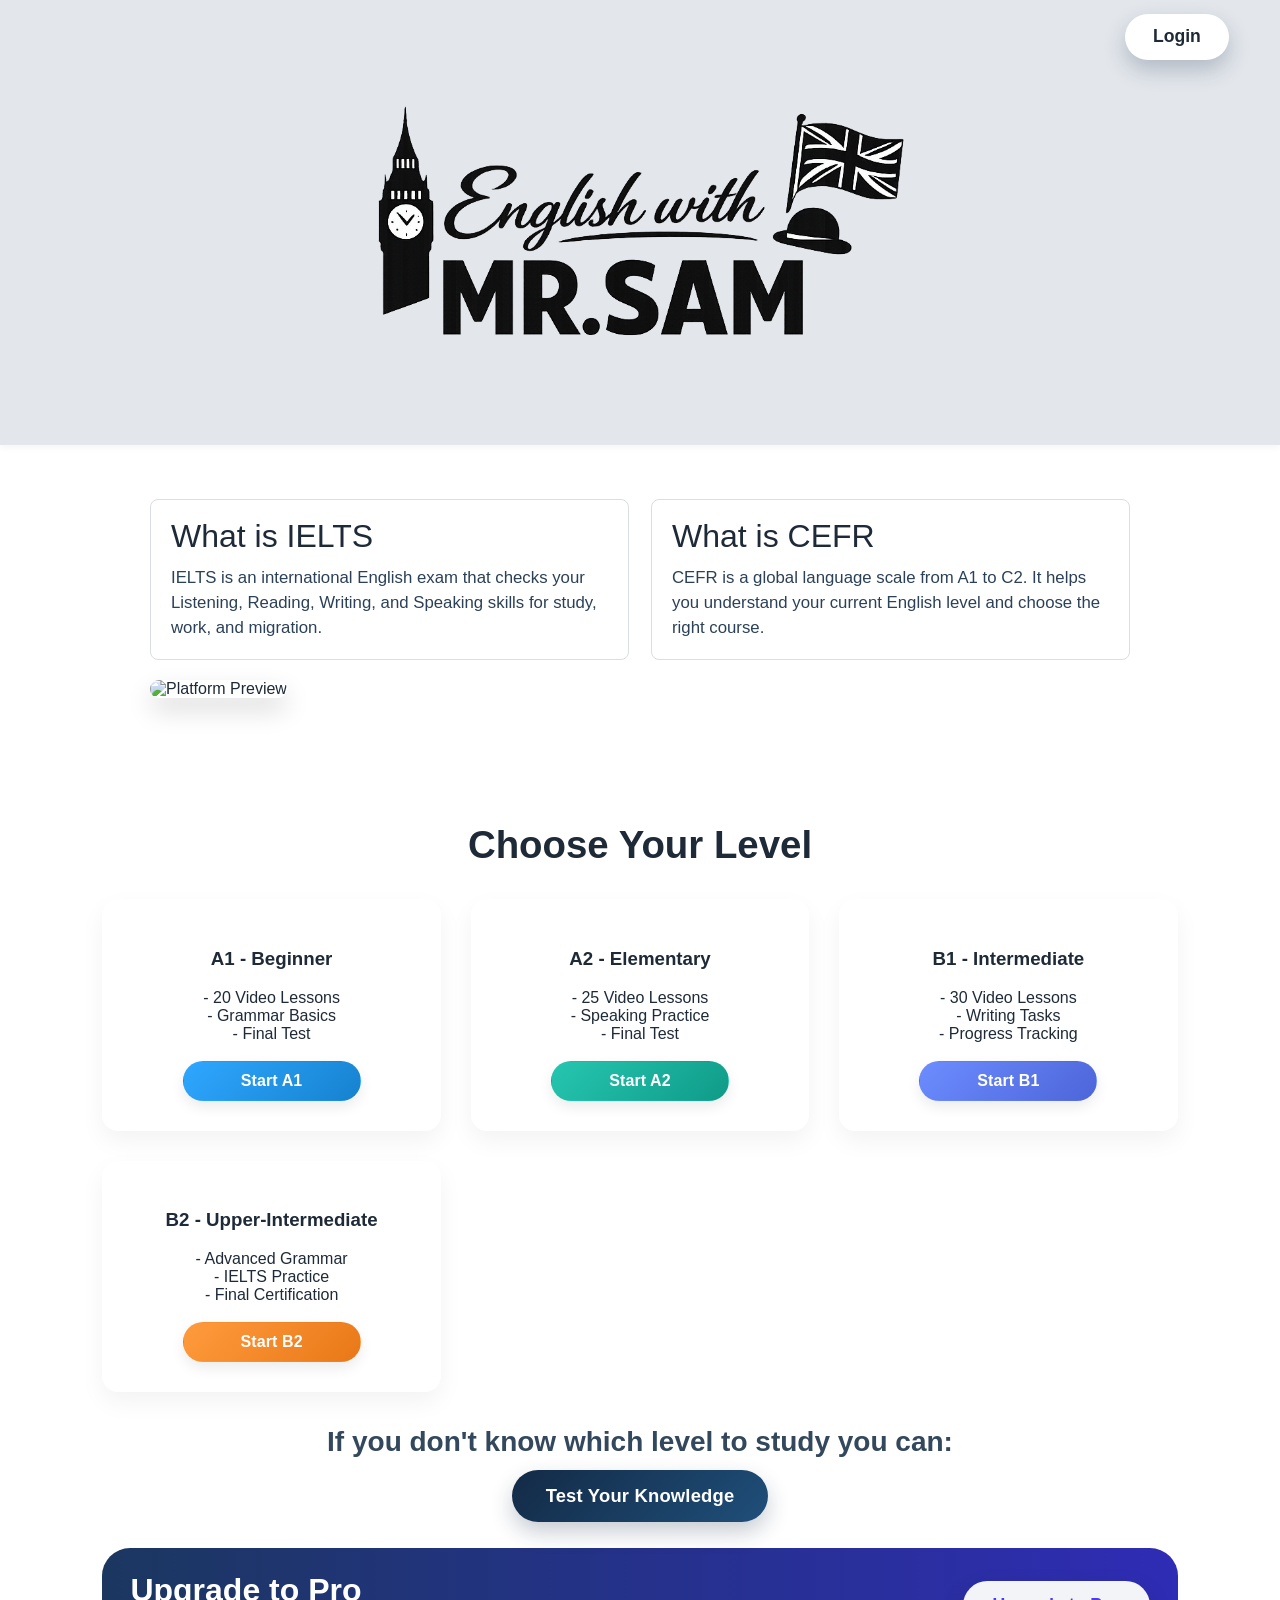
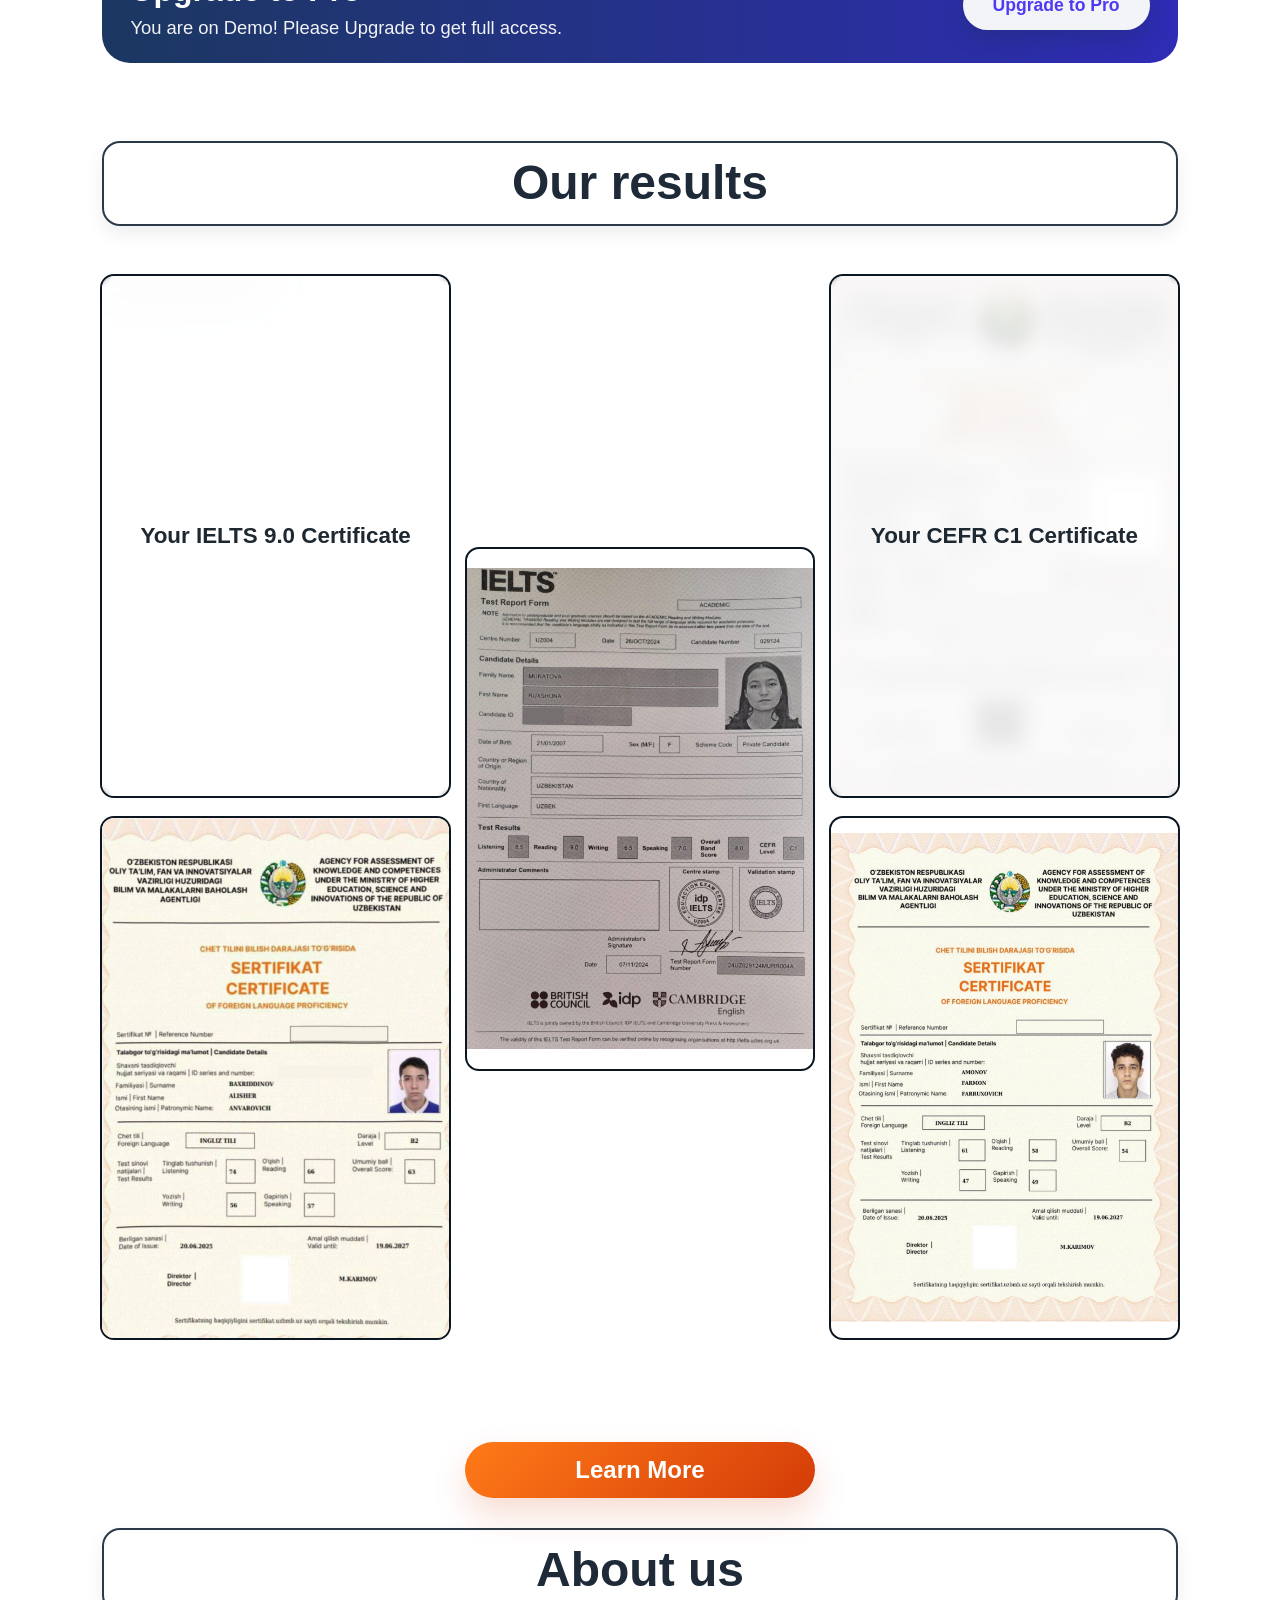
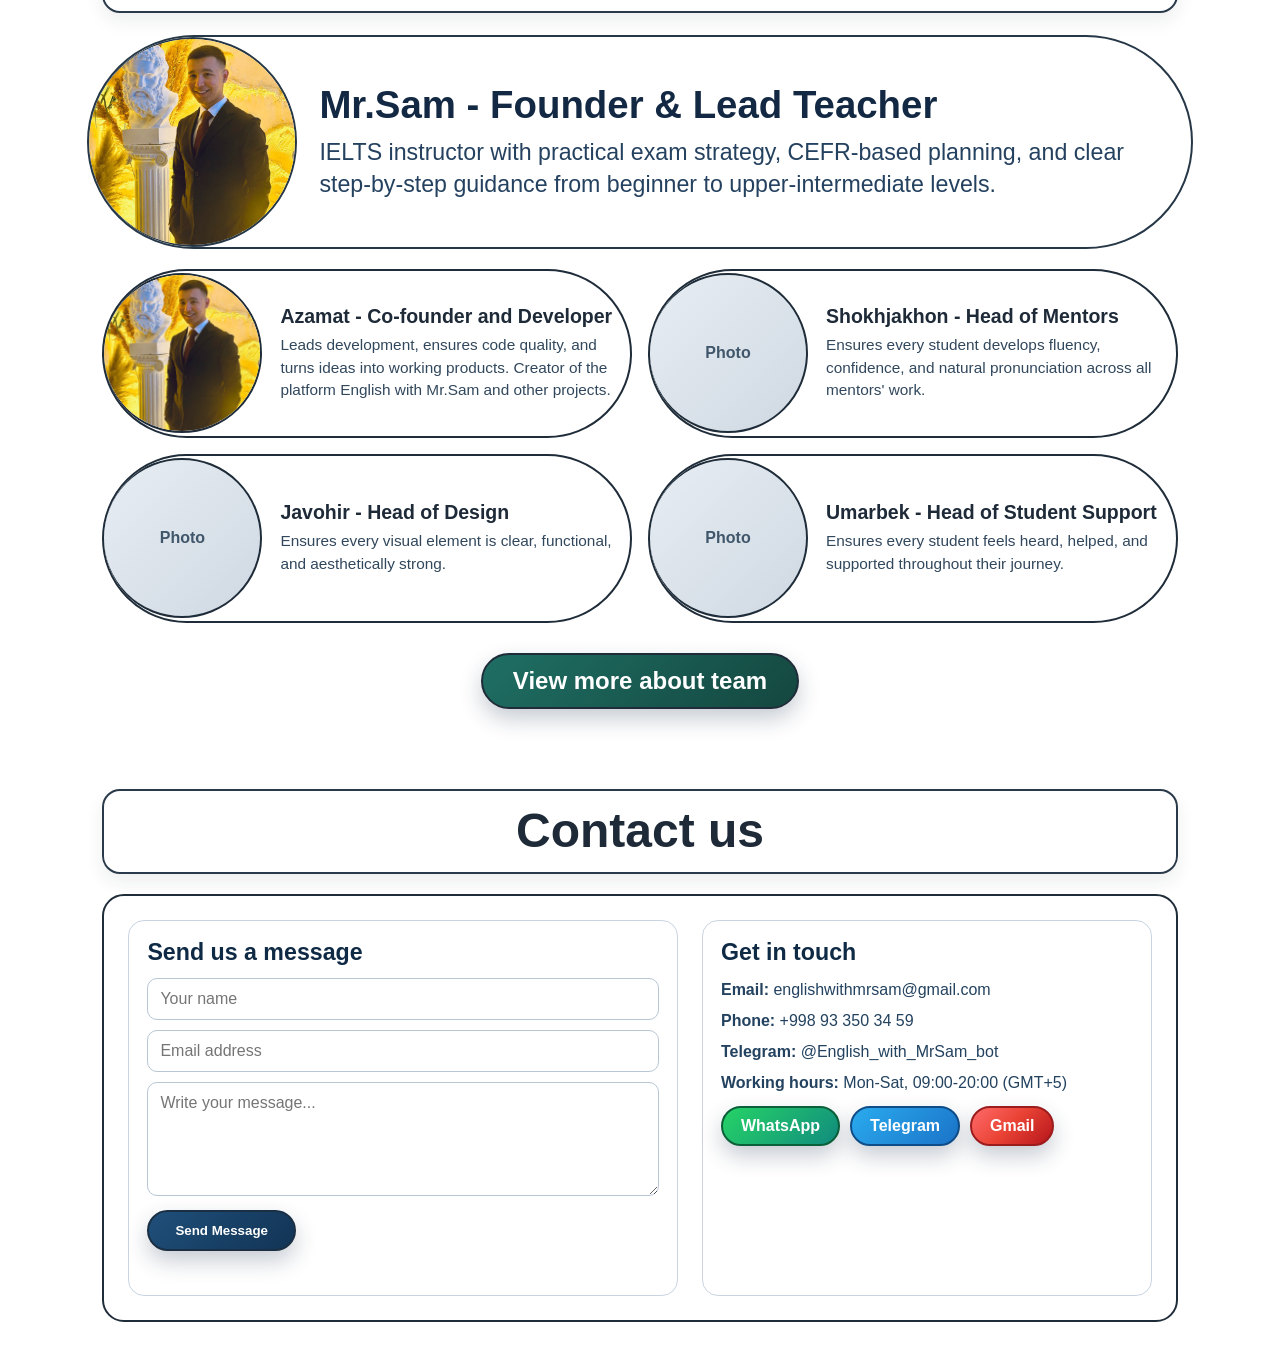
==== commit f050bf42: "Fix clean url parsing and bump cache version" ====
--- a/index.html
+++ b/index.html
@@ -4,7 +4,7 @@
   <meta charset="UTF-8">
   <meta name="viewport" content="width=device-width, initial-scale=1.0">
   <title>English with Mr.Sam</title>
-  <link rel="stylesheet" href="css/style.css?v=20260427d">
+  <link rel="stylesheet" href="css/style.css?v=20260501a">
 </head>
 <body>
 
@@ -837,6 +837,6 @@
   </div>
 </div>
 
-<script src="js/script.js?v=20260427d"></script>
+<script src="js/script.js?v=20260501b"></script>
 </body>
 </html>
